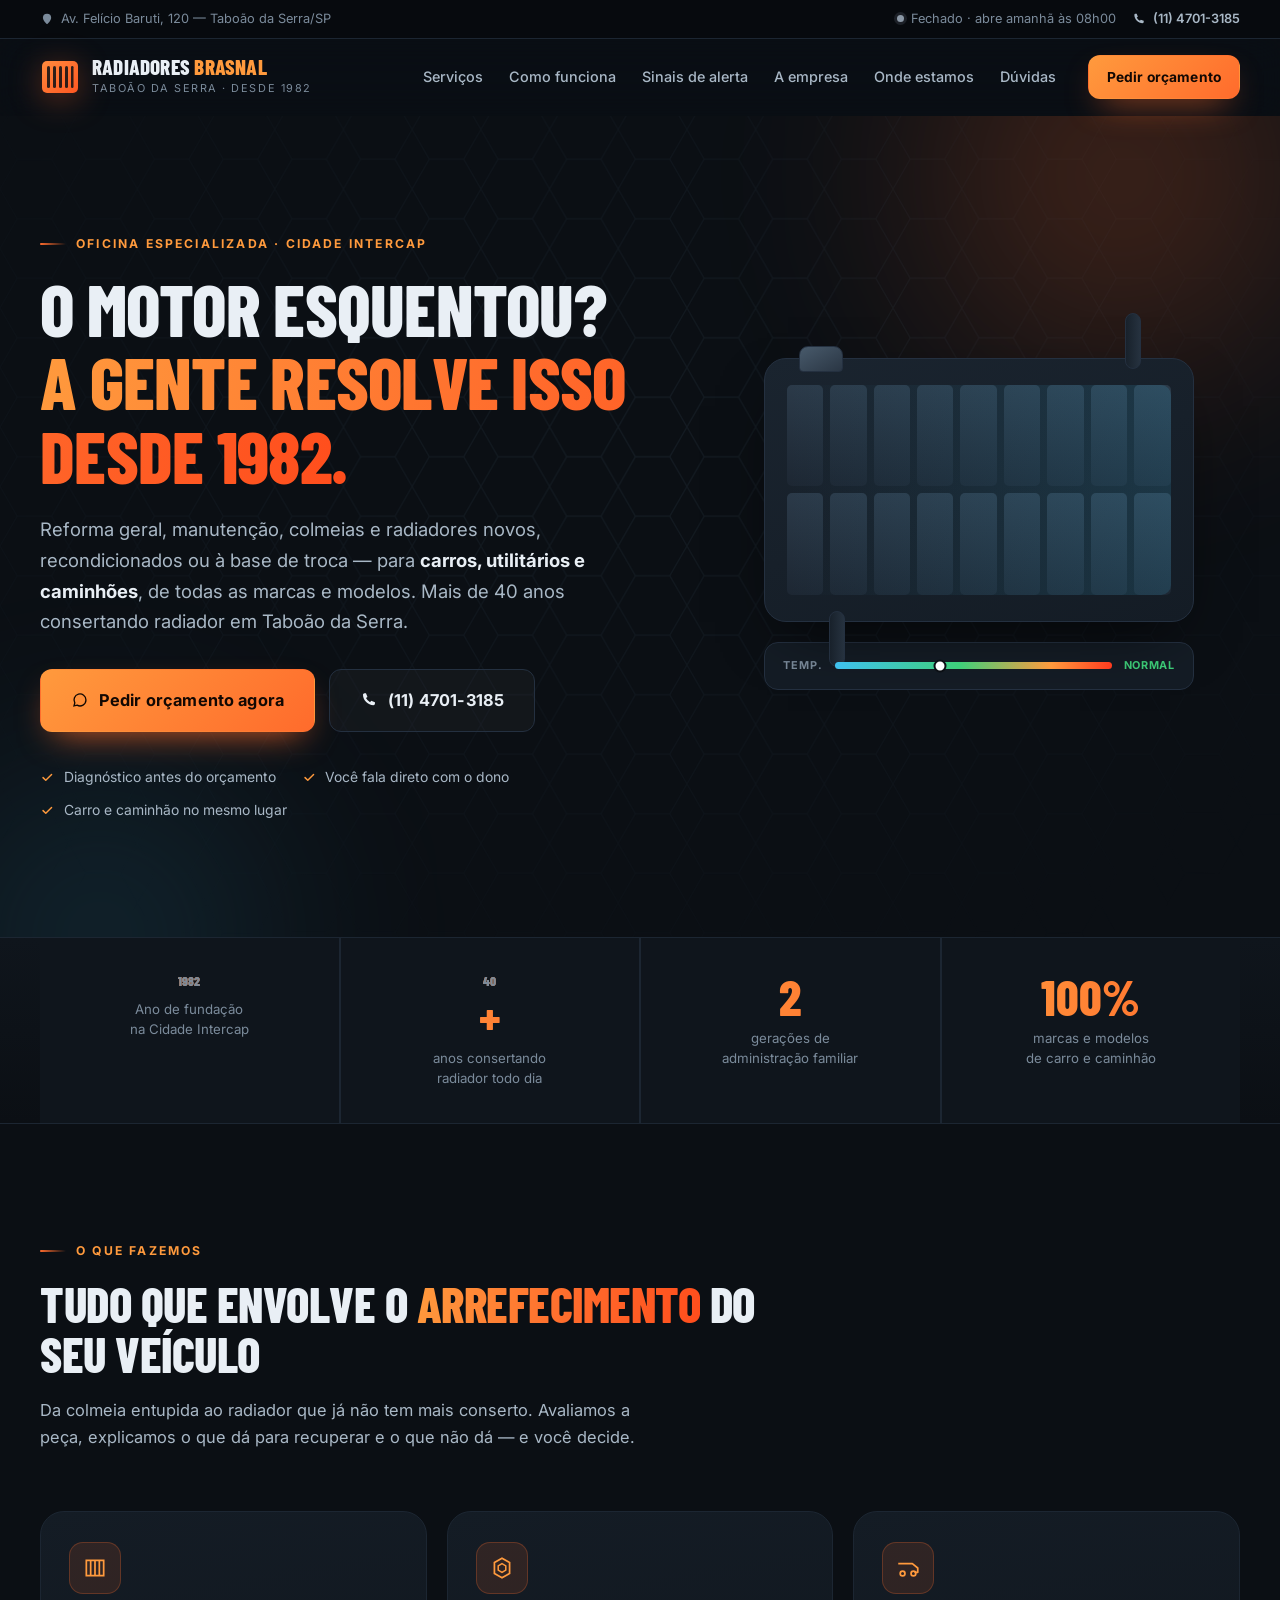
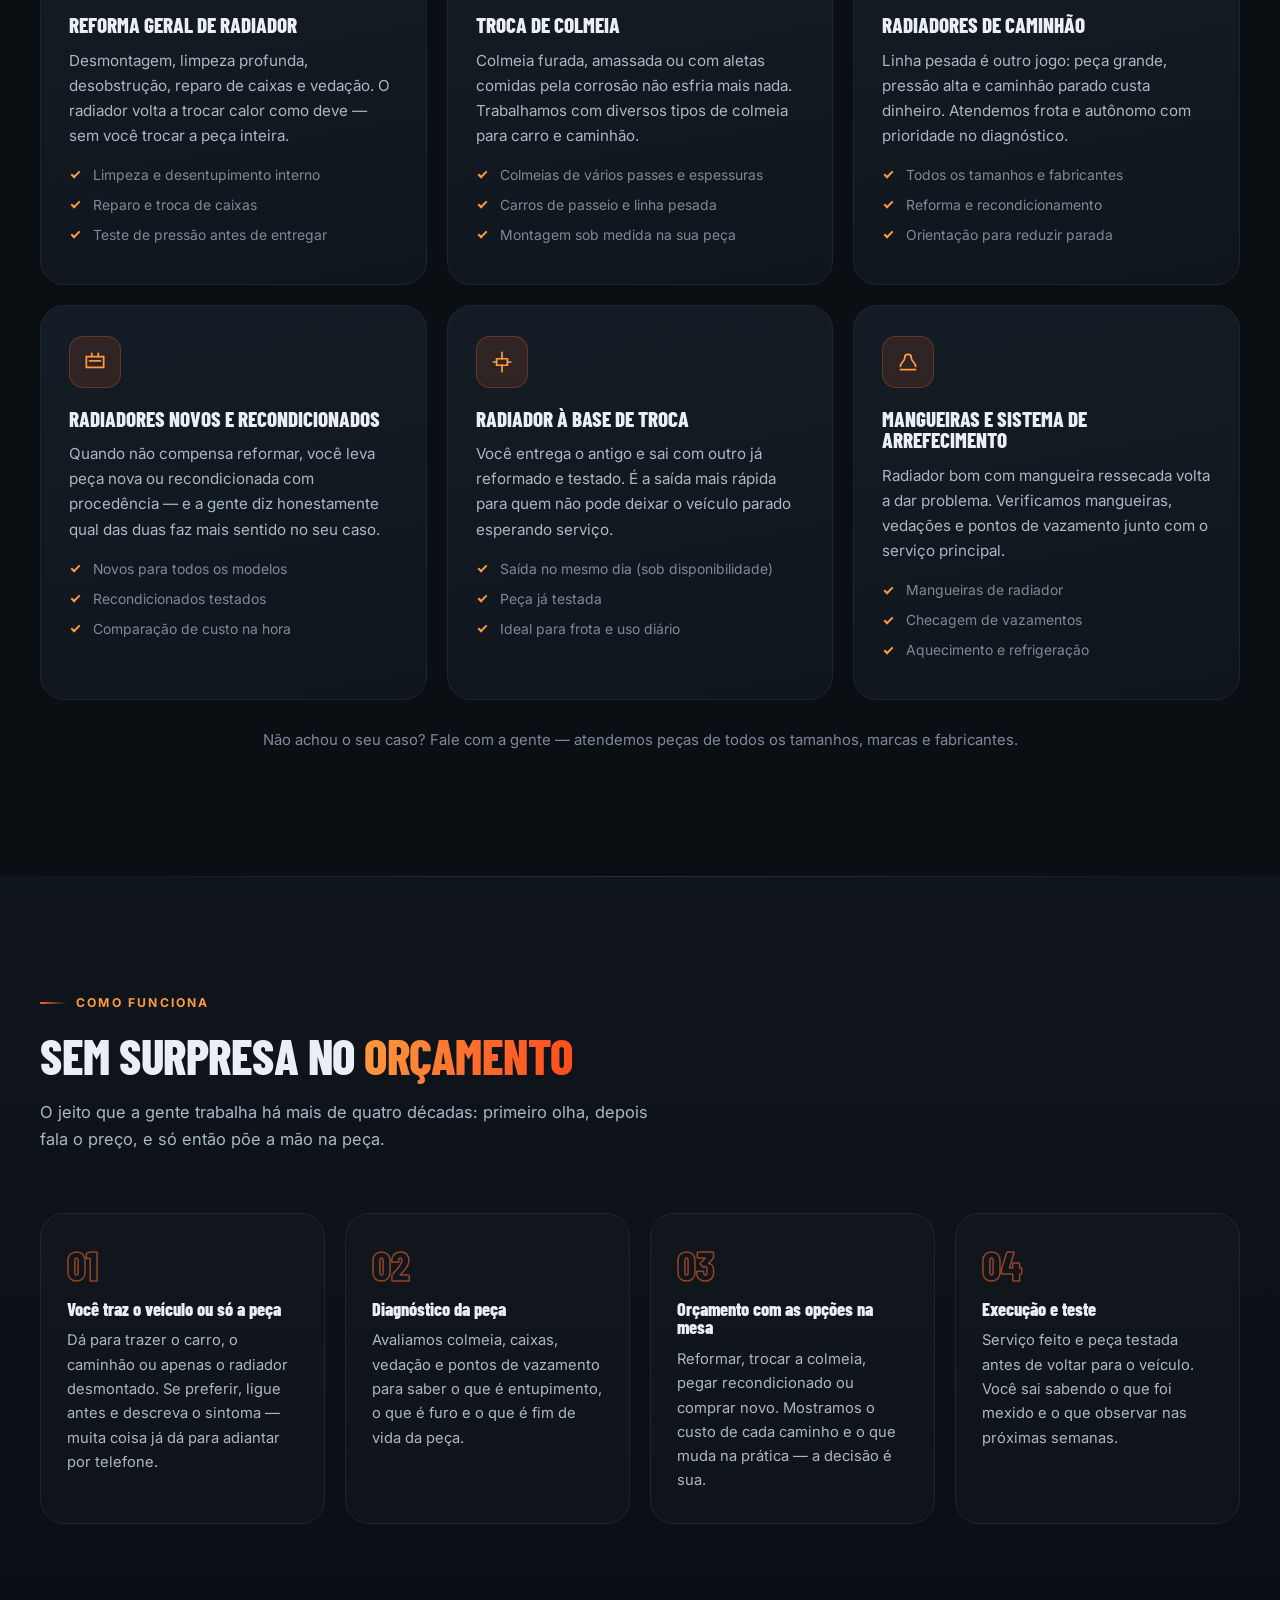
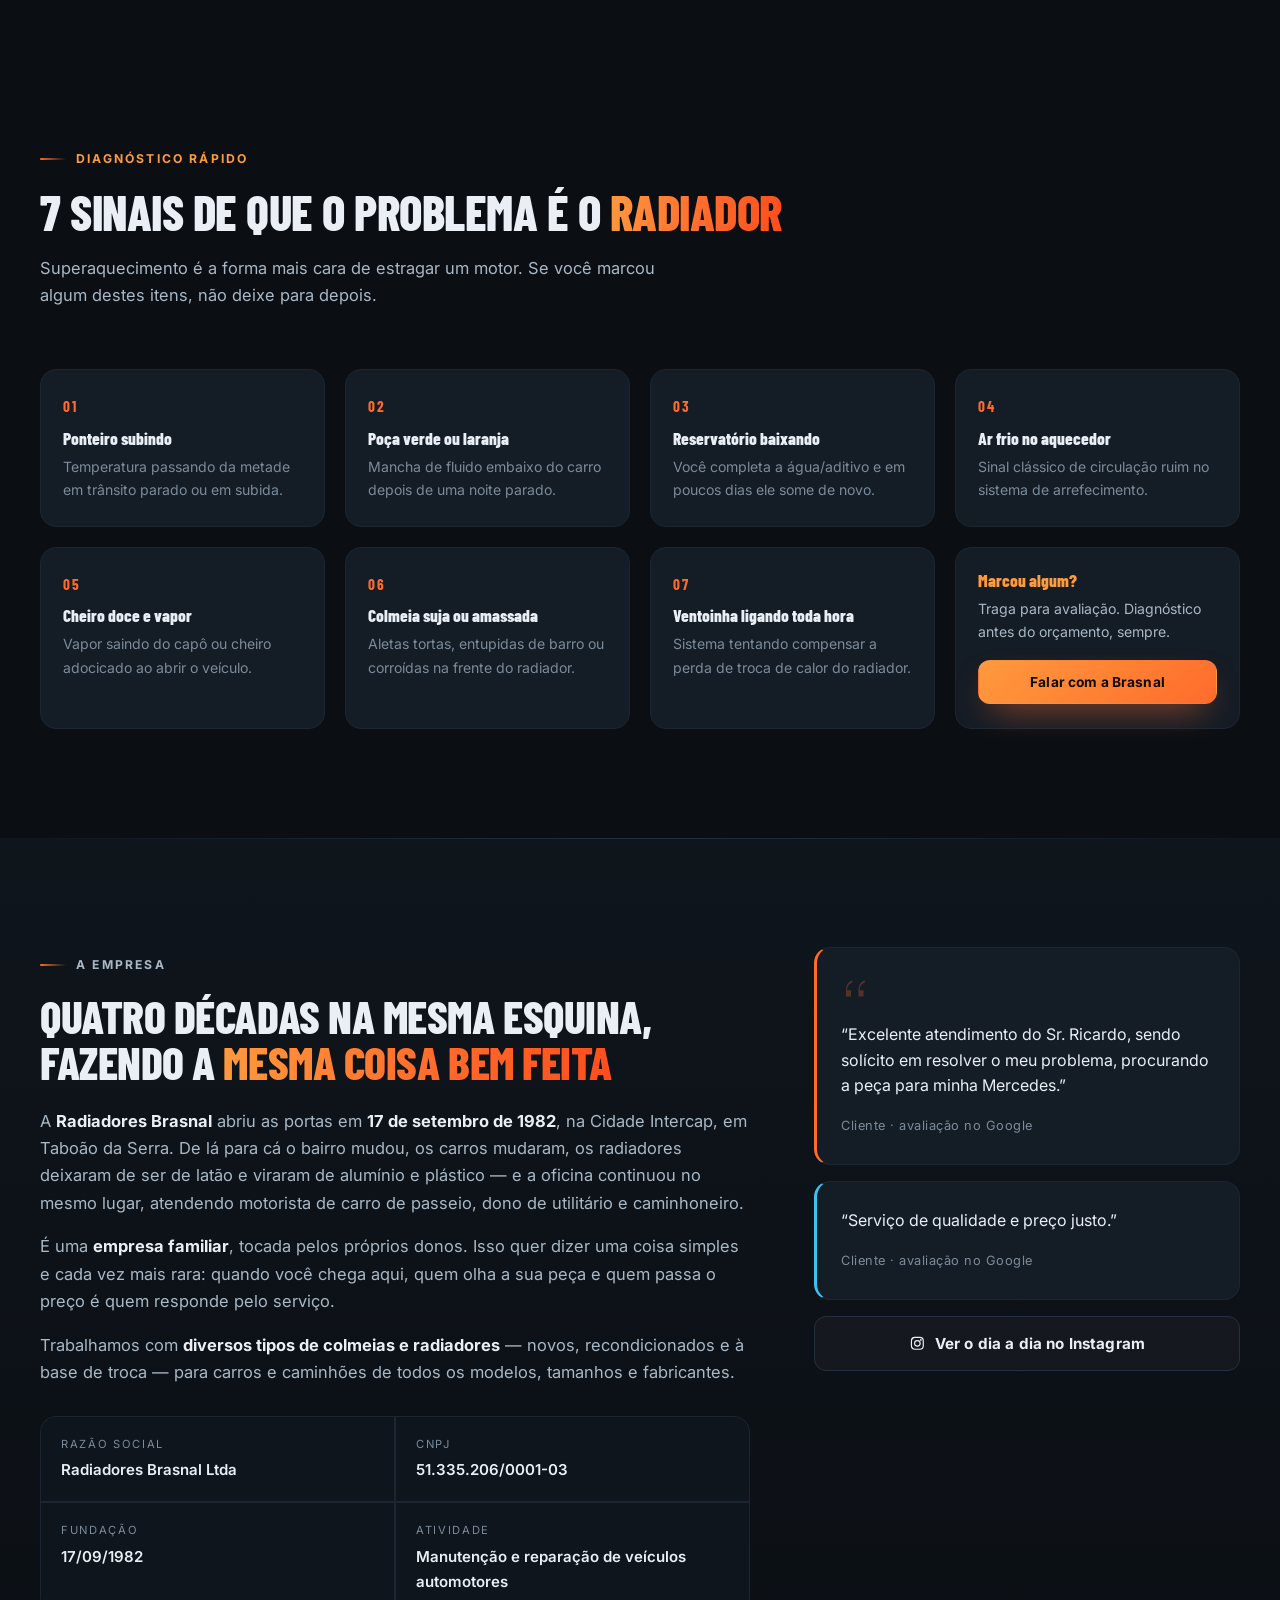
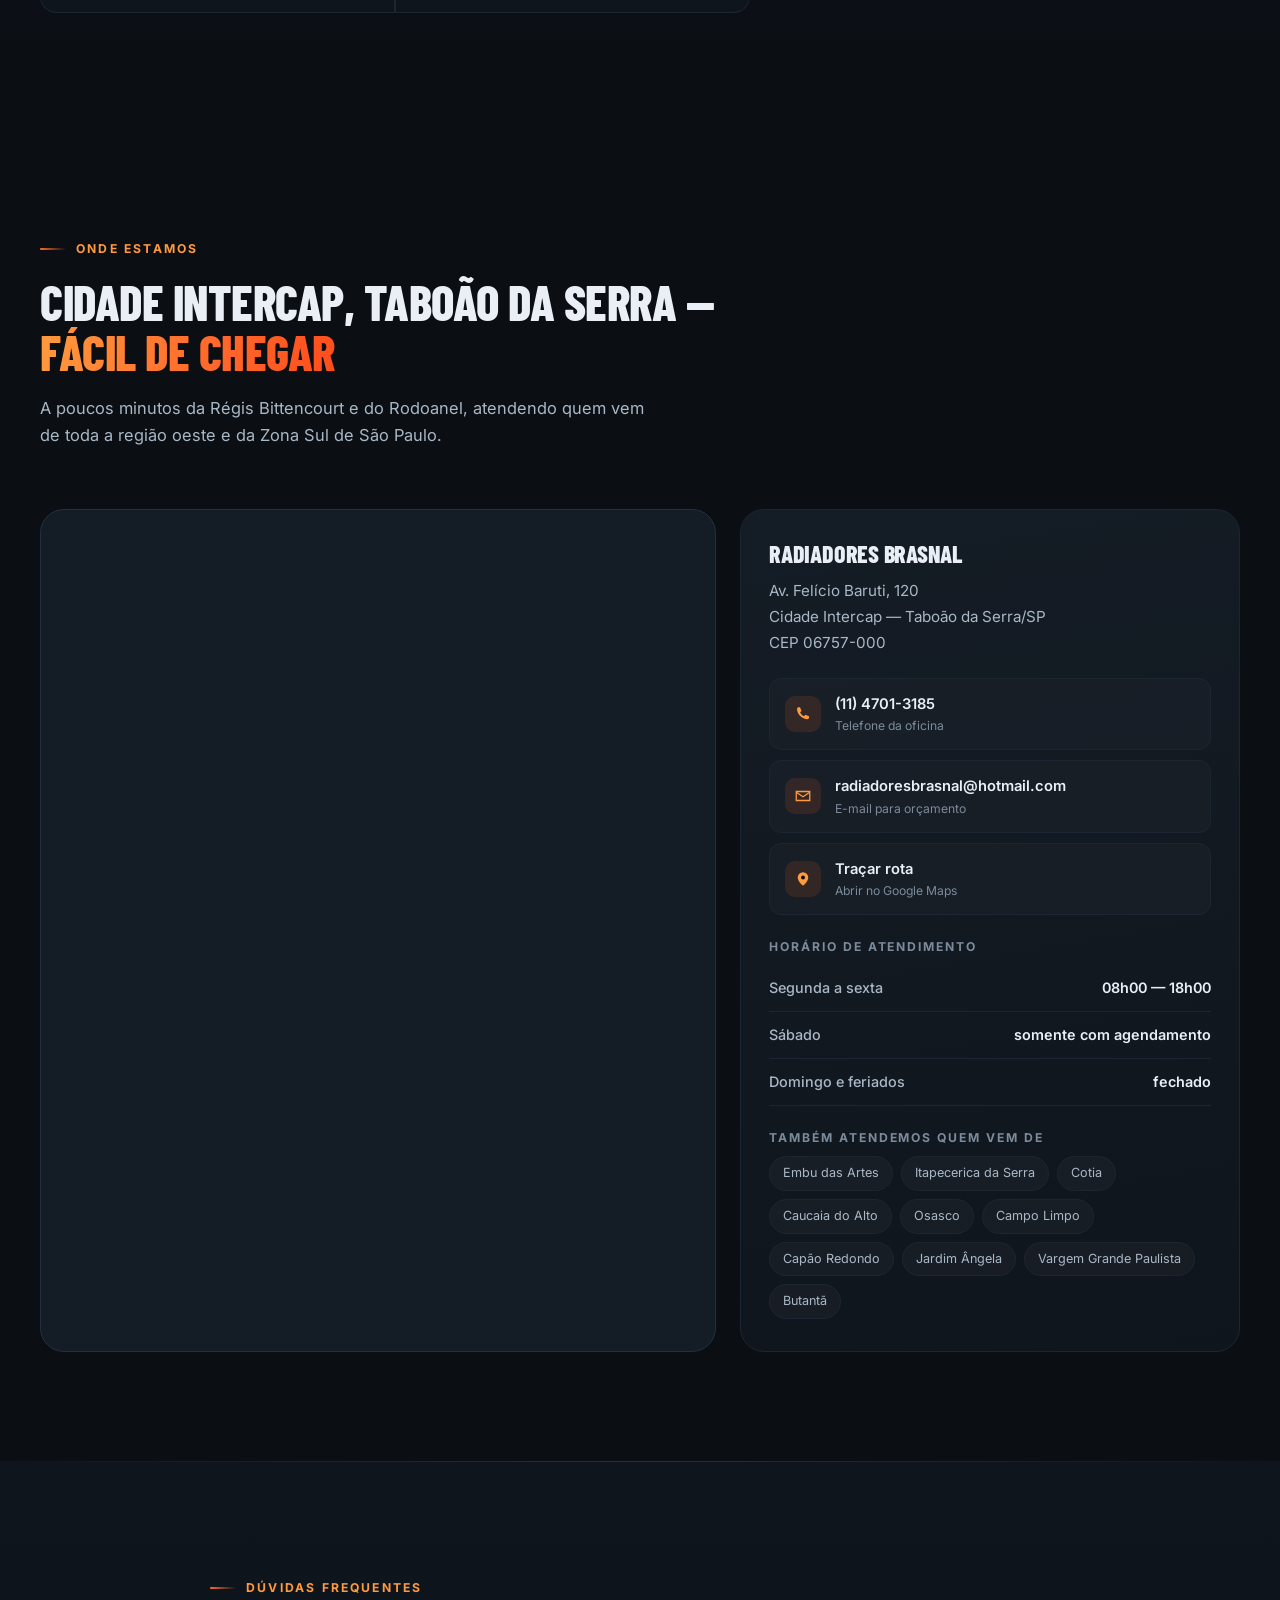
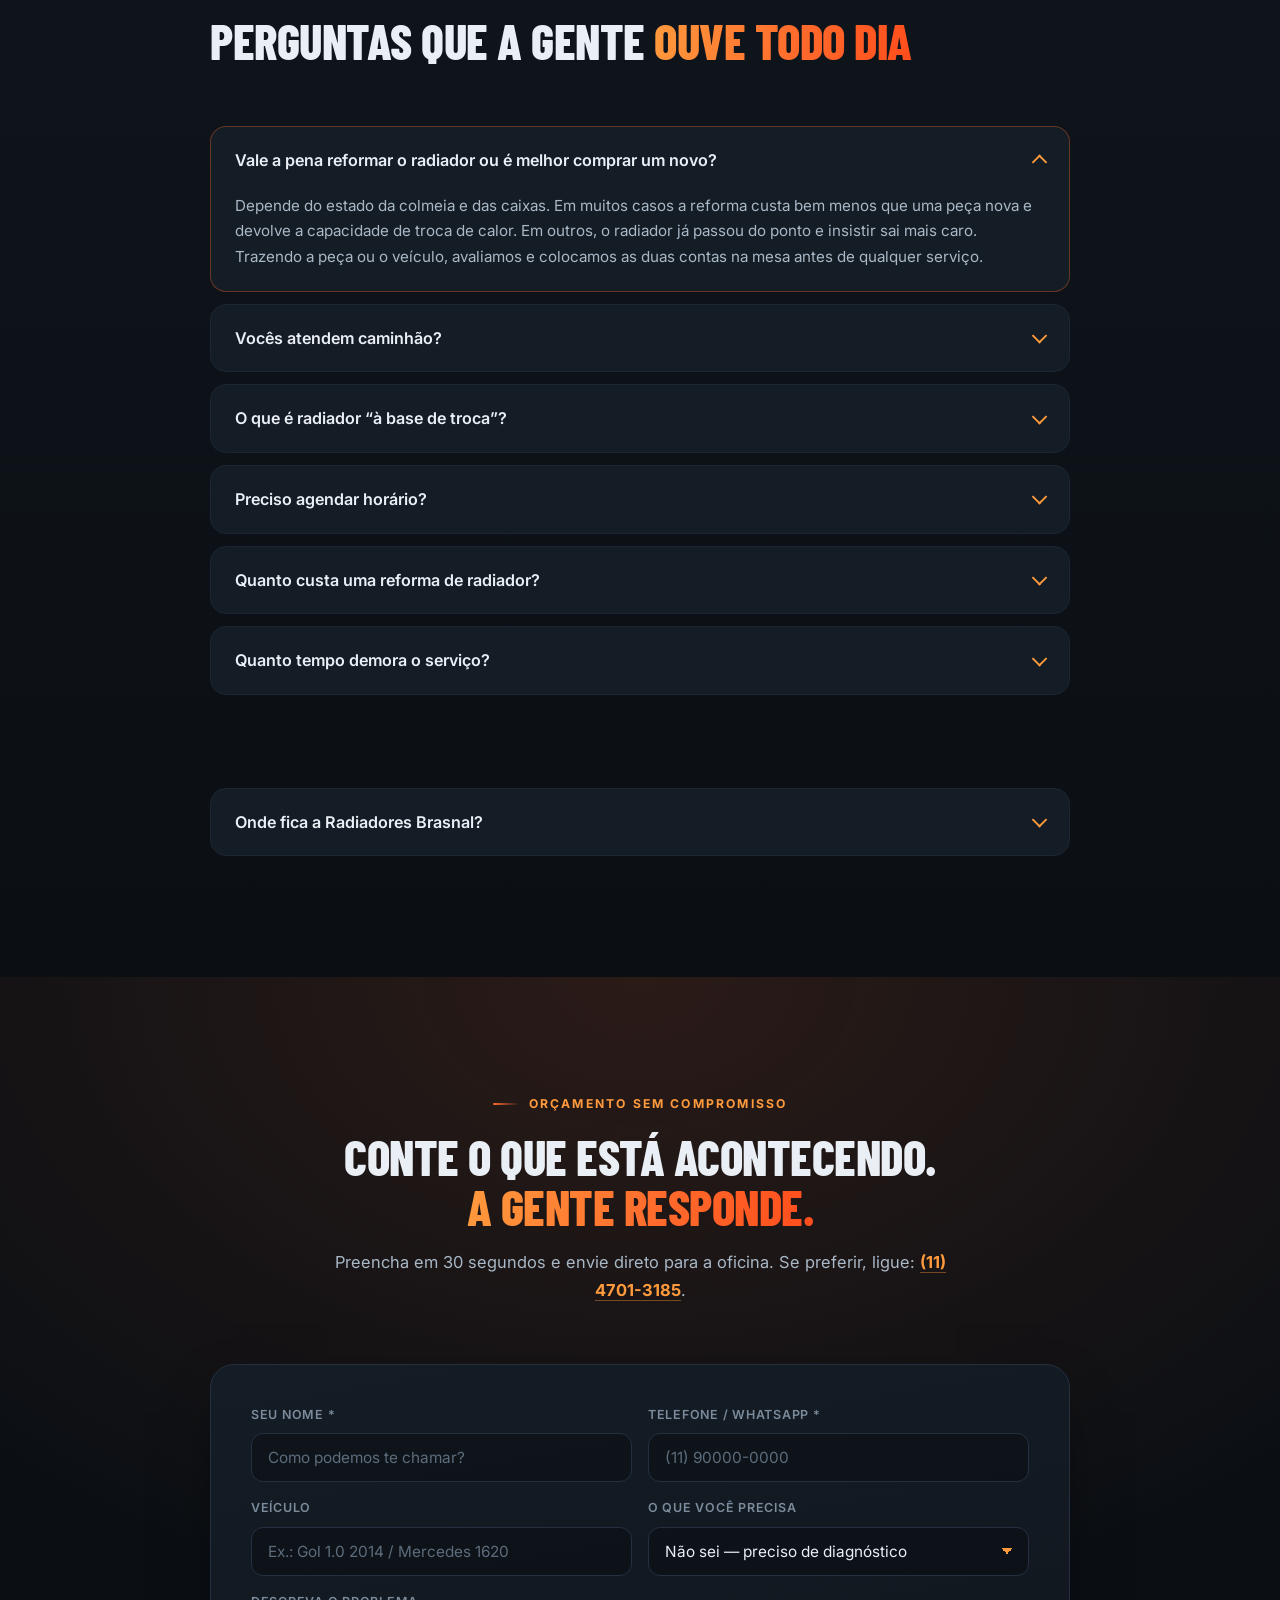
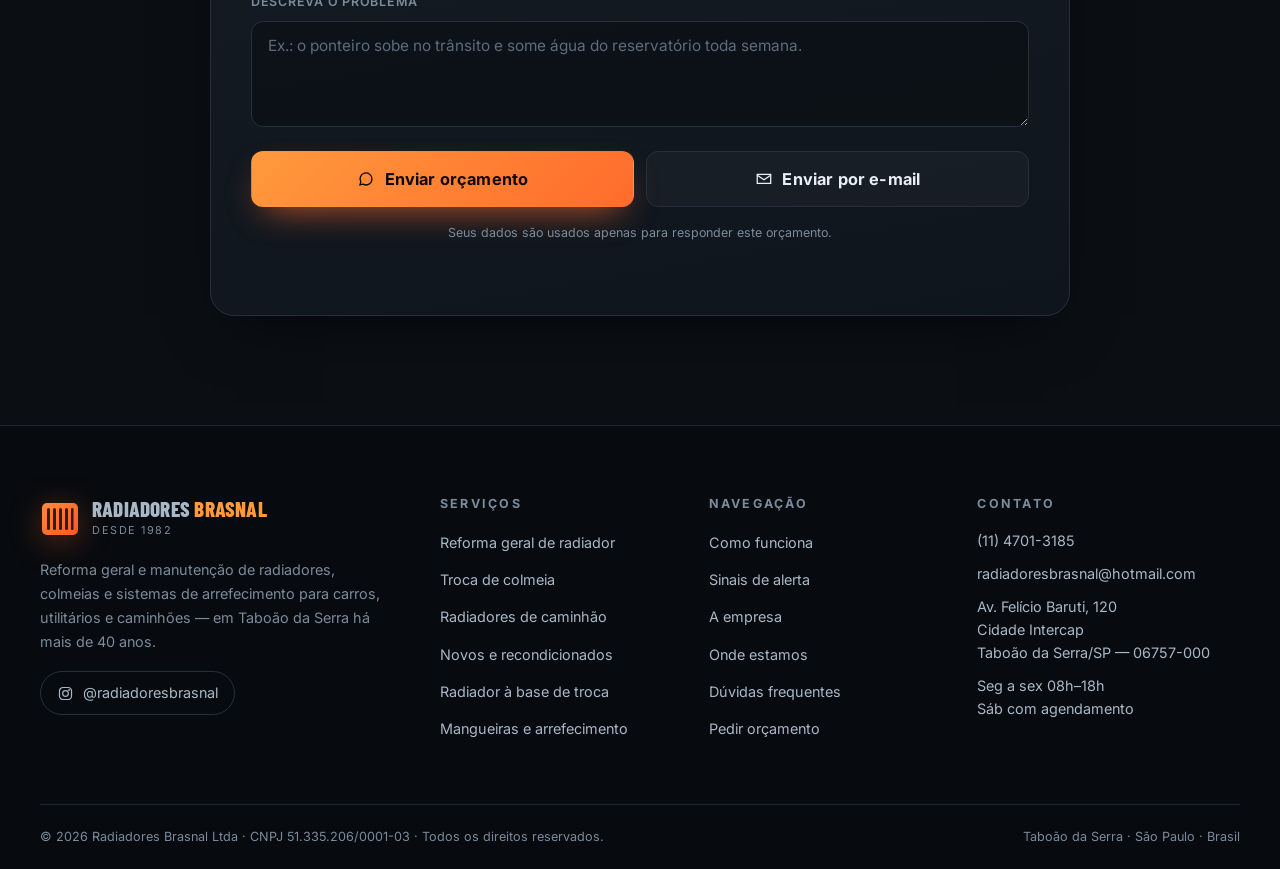
==== index.html @ bd07ae7c "Site institucional da Radiadores Brasnal Site estático de página única para a Radiadores Brasnal Ltd" ====
<!DOCTYPE html>
<html lang="pt-BR">
<head>
<meta charset="utf-8">
<meta name="viewport" content="width=device-width, initial-scale=1, viewport-fit=cover">
<meta name="theme-color" content="#0B0F14">

<title>Radiadores Brasnal | Reforma e Manutenção de Radiadores em Taboão da Serra desde 1982</title>
<meta name="description" content="Reforma geral e manutenção de radiadores em Taboão da Serra desde 1982. Colmeias, radiadores novos, recondicionados e à base de troca para carros, utilitários e caminhões — todas as marcas e modelos. Ligue (11) 4701-3185.">
<meta name="keywords" content="radiador Taboão da Serra, reforma de radiador, conserto de radiador, colmeia de radiador, radiador de caminhão, recondicionamento de radiador, oficina de radiadores, superaquecimento, sistema de arrefecimento">
<meta name="author" content="Radiadores Brasnal Ltda">
<meta name="robots" content="index, follow, max-image-preview:large">
<link rel="canonical" href="https://radiadoresbrasnal.com.br/">

<!-- Geo / local -->
<meta name="geo.region" content="BR-SP">
<meta name="geo.placename" content="Taboão da Serra">
<meta name="geo.position" content="-23.6167;-46.7833">
<meta name="ICBM" content="-23.6167, -46.7833">

<!-- Open Graph -->
<meta property="og:type" content="website">
<meta property="og:locale" content="pt_BR">
<meta property="og:site_name" content="Radiadores Brasnal">
<meta property="og:title" content="Radiadores Brasnal | Radiadores em Taboão da Serra desde 1982">
<meta property="og:description" content="Reforma geral, manutenção, colmeias e radiadores novos ou recondicionados para carros, utilitários e caminhões. Mais de 40 anos em Taboão da Serra.">
<meta property="og:url" content="https://radiadoresbrasnal.com.br/">
<meta property="og:image" content="https://radiadoresbrasnal.com.br/assets/img/og-brasnal.png">
<meta property="og:image:width" content="1200">
<meta property="og:image:height" content="630">
<meta name="twitter:card" content="summary_large_image">
<meta name="twitter:title" content="Radiadores Brasnal | Radiadores em Taboão da Serra desde 1982">
<meta name="twitter:description" content="Reforma geral e manutenção de radiadores. Carros, utilitários e caminhões. Todas as marcas.">
<meta name="twitter:image" content="https://radiadoresbrasnal.com.br/assets/img/og-brasnal.png">

<link rel="icon" href="assets/img/favicon.svg" type="image/svg+xml">
<link rel="apple-touch-icon" href="assets/img/favicon.svg">
<link rel="manifest" href="site.webmanifest">

<link rel="preconnect" href="https://fonts.googleapis.com">
<link rel="preconnect" href="https://fonts.gstatic.com" crossorigin>
<link rel="stylesheet" href="https://fonts.googleapis.com/css2?family=Barlow+Condensed:wght@600;700;800&family=Inter:wght@400;500;600;700&display=swap">
<link rel="stylesheet" href="assets/css/style.css">

<script type="application/ld+json">
{
  "@context": "https://schema.org",
  "@graph": [
    {
      "@type": ["AutoRepair", "LocalBusiness"],
      "@id": "https://radiadoresbrasnal.com.br/#business",
      "name": "Radiadores Brasnal",
      "legalName": "Radiadores Brasnal Ltda",
      "alternateName": "Brasnal Radiadores",
      "description": "Oficina especializada em reforma geral e manutenção de radiadores, colmeias e sistemas de arrefecimento para carros, utilitários e caminhões. Em Taboão da Serra desde 1982.",
      "url": "https://radiadoresbrasnal.com.br/",
      "telephone": "+551147013185",
      "email": "radiadoresbrasnal@hotmail.com",
      "foundingDate": "1982-09-17",
      "taxID": "51.335.206/0001-03",
      "priceRange": "$$",
      "currenciesAccepted": "BRL",
      "image": "https://radiadoresbrasnal.com.br/assets/img/og-brasnal.png",
      "logo": "https://radiadoresbrasnal.com.br/assets/img/favicon.svg",
      "address": {
        "@type": "PostalAddress",
        "streetAddress": "Av. Felício Baruti, 120",
        "addressLocality": "Taboão da Serra",
        "addressRegion": "SP",
        "postalCode": "06757-000",
        "addressCountry": "BR"
      },
      "geo": { "@type": "GeoCoordinates", "latitude": -23.6167, "longitude": -46.7833 },
      "sameAs": ["https://www.instagram.com/radiadoresbrasnal/"],
      "openingHoursSpecification": [
        { "@type": "OpeningHoursSpecification", "dayOfWeek": ["Monday","Tuesday","Wednesday","Thursday","Friday"], "opens": "08:00", "closes": "18:00" },
        { "@type": "OpeningHoursSpecification", "dayOfWeek": "Saturday", "opens": "08:00", "closes": "12:00", "description": "Somente com agendamento" }
      ],
      "areaServed": [
        { "@type": "City", "name": "Taboão da Serra" },
        { "@type": "City", "name": "Embu das Artes" },
        { "@type": "City", "name": "Itapecerica da Serra" },
        { "@type": "City", "name": "Cotia" },
        { "@type": "City", "name": "Osasco" },
        { "@type": "City", "name": "São Paulo" }
      ],
      "hasOfferCatalog": {
        "@type": "OfferCatalog",
        "name": "Serviços de radiador",
        "itemListElement": [
          { "@type": "Offer", "itemOffered": { "@type": "Service", "name": "Reforma geral de radiador" } },
          { "@type": "Offer", "itemOffered": { "@type": "Service", "name": "Troca de colmeia" } },
          { "@type": "Offer", "itemOffered": { "@type": "Service", "name": "Radiadores novos e recondicionados" } },
          { "@type": "Offer", "itemOffered": { "@type": "Service", "name": "Radiador à base de troca" } },
          { "@type": "Offer", "itemOffered": { "@type": "Service", "name": "Manutenção do sistema de arrefecimento" } },
          { "@type": "Offer", "itemOffered": { "@type": "Service", "name": "Radiadores para caminhões" } }
        ]
      }
    },
    {
      "@type": "WebSite",
      "@id": "https://radiadoresbrasnal.com.br/#website",
      "url": "https://radiadoresbrasnal.com.br/",
      "name": "Radiadores Brasnal",
      "inLanguage": "pt-BR",
      "publisher": { "@id": "https://radiadoresbrasnal.com.br/#business" }
    },
    {
      "@type": "FAQPage",
      "mainEntity": [
        { "@type": "Question", "name": "Vale a pena reformar o radiador ou é melhor comprar um novo?",
          "acceptedAnswer": { "@type": "Answer", "text": "Depende do estado da colmeia e das caixas. Em muitos casos a reforma custa bem menos que um radiador novo e devolve a capacidade de troca de calor. Trazendo a peça ou o veículo, avaliamos e mostramos as duas opções antes de qualquer serviço." } },
        { "@type": "Question", "name": "Vocês atendem caminhão?",
          "acceptedAnswer": { "@type": "Answer", "text": "Sim. Trabalhamos com radiadores de carros de passeio, utilitários, picapes e caminhões, de todos os tamanhos, marcas e fabricantes." } },
        { "@type": "Question", "name": "O que é radiador à base de troca?",
          "acceptedAnswer": { "@type": "Answer", "text": "Você entrega o radiador antigo e leva outro já reformado e testado no lugar. É a opção mais rápida quando o veículo não pode ficar parado." } },
        { "@type": "Question", "name": "Preciso agendar?",
          "acceptedAnswer": { "@type": "Answer", "text": "De segunda a sexta você pode chegar direto. Aos sábados o atendimento é feito somente com horário agendado — ligue antes no (11) 4701-3185." } },
        { "@type": "Question", "name": "Onde fica a Radiadores Brasnal?",
          "acceptedAnswer": { "@type": "Answer", "text": "Av. Felício Baruti, 120 — Cidade Intercap, Taboão da Serra/SP, CEP 06757-000. Fácil acesso para quem vem de Embu, Itapecerica, Cotia, Osasco e da Zona Sul de São Paulo." } }
      ]
    }
  ]
}
</script>
</head>
<body>

<a class="skip-link" href="#conteudo">Pular para o conteúdo</a>

<!-- ══════════ TOPBAR ══════════ -->
<div class="topbar">
  <div class="wrap topbar__in">
    <span class="topbar__item"><svg class="ic" viewBox="0 0 24 24" aria-hidden="true"><path d="M12 21s-7-5.5-7-11a7 7 0 1114 0c0 5.5-7 11-7 11z"/><circle cx="12" cy="10" r="2.6"/></svg> Av. Felício Baruti, 120 — Taboão da Serra/SP</span>
    <span class="topbar__sep" aria-hidden="true"></span>
    <span class="topbar__item" id="statusHorario"><span class="dot" aria-hidden="true"></span> <span data-status-text>Seg a Sex 08h–18h</span></span>
    <a class="topbar__item topbar__phone" data-cta="tel" href="tel:+551147013185"><svg class="ic" viewBox="0 0 24 24" aria-hidden="true"><path d="M4 5c0-1 1-2 2-2h2l2 5-2 1.5a12 12 0 005.5 5.5L15 13l5 2v2c0 1-1 2-2 2C10.8 19 4 12.2 4 5z"/></svg> (11) 4701-3185</a>
  </div>
</div>

<!-- ══════════ HEADER ══════════ -->
<header class="hd" id="hd">
  <div class="wrap hd__in">
    <a class="brand" href="#topo" aria-label="Radiadores Brasnal — início">
      <span class="brand__mark" aria-hidden="true">
        <svg viewBox="0 0 40 40"><defs><linearGradient id="bg1" x1="0" y1="0" x2="1" y2="1"><stop offset="0" stop-color="#FF8A3D"/><stop offset="1" stop-color="#FF5722"/></linearGradient></defs>
        <rect x="2" y="4" width="36" height="32" rx="5" fill="url(#bg1)"/>
        <g fill="#0B0F14" opacity=".85"><rect x="7" y="9" width="3" height="22" rx="1.5"/><rect x="13" y="9" width="3" height="22" rx="1.5"/><rect x="19" y="9" width="3" height="22" rx="1.5"/><rect x="25" y="9" width="3" height="22" rx="1.5"/><rect x="31" y="9" width="2.5" height="22" rx="1.2"/></g></svg>
      </span>
      <span class="brand__txt">
        <strong>Radiadores <em>Brasnal</em></strong>
        <small>Taboão da Serra · desde 1982</small>
      </span>
    </a>

    <nav class="nav" id="nav" aria-label="Navegação principal">
      <a href="#servicos">Serviços</a>
      <a href="#processo">Como funciona</a>
      <a href="#sinais">Sinais de alerta</a>
      <a href="#sobre">A empresa</a>
      <a href="#regiao">Onde estamos</a>
      <a href="#faq">Dúvidas</a>
      <a class="btn btn--sm btn--primary nav__cta" href="#orcamento">Pedir orçamento</a>
    </nav>

    <button class="burger" id="burger" aria-label="Abrir menu" aria-expanded="false" aria-controls="nav">
      <span></span><span></span><span></span>
    </button>
  </div>
</header>

<main id="conteudo">
<span id="topo"></span>

<!-- ══════════ HERO ══════════ -->
<section class="hero">
  <div class="hero__bg" aria-hidden="true">
    <svg class="hero__hex" viewBox="0 0 1200 800" preserveAspectRatio="xMidYMid slice">
      <defs>
        <pattern id="hex" width="56" height="48.5" patternUnits="userSpaceOnUse" patternTransform="scale(1.15)">
          <path d="M14 0 L42 0 L56 24.25 L42 48.5 L14 48.5 L0 24.25 Z" fill="none" stroke="currentColor" stroke-width="1.1"/>
        </pattern>
        <radialGradient id="fade" cx="50%" cy="40%" r="70%">
          <stop offset="0" stop-color="#fff" stop-opacity=".55"/>
          <stop offset="1" stop-color="#fff" stop-opacity="0"/>
        </radialGradient>
        <mask id="m"><rect width="1200" height="800" fill="url(#fade)"/></mask>
      </defs>
      <rect width="1200" height="800" fill="url(#hex)" mask="url(#m)"/>
    </svg>
    <span class="hero__glow hero__glow--a"></span>
    <span class="hero__glow hero__glow--b"></span>
  </div>

  <div class="wrap hero__in">
    <div class="hero__copy">
      <p class="eyebrow reveal"><span class="eyebrow__pin"></span> Oficina especializada · Cidade Intercap</p>

      <h1 class="reveal">O motor esquentou?<br><span class="grad">A gente resolve isso desde&nbsp;1982.</span></h1>

      <p class="lead reveal">Reforma geral, manutenção, colmeias e radiadores novos, recondicionados ou à base de troca —
        para <strong>carros, utilitários e caminhões</strong>, de todas as marcas e modelos.
        Mais de 40 anos consertando radiador em Taboão da Serra.</p>

      <div class="hero__cta reveal">
        <a class="btn btn--primary btn--lg" data-cta="whats" href="#orcamento">
          <svg class="ic" viewBox="0 0 24 24" aria-hidden="true"><path d="M20 12a8 8 0 01-11.8 7L4 20l1.1-4A8 8 0 1120 12z" fill="none" stroke="currentColor" stroke-width="1.8"/></svg>
          Pedir orçamento agora
        </a>
        <a class="btn btn--ghost btn--lg" data-cta="tel" href="tel:+551147013185">
          <svg class="ic" viewBox="0 0 24 24" aria-hidden="true"><path d="M4 5c0-1 1-2 2-2h2l2 5-2 1.5a12 12 0 005.5 5.5L15 13l5 2v2c0 1-1 2-2 2C10.8 19 4 12.2 4 5z"/></svg>
          (11) 4701-3185
        </a>
      </div>

      <ul class="hero__seals reveal">
        <li><svg class="ic" viewBox="0 0 24 24" aria-hidden="true"><path d="M5 12.5l4.5 4.5L19 7.5" fill="none" stroke="currentColor" stroke-width="2.4" stroke-linecap="round" stroke-linejoin="round"/></svg> Diagnóstico antes do orçamento</li>
        <li><svg class="ic" viewBox="0 0 24 24" aria-hidden="true"><path d="M5 12.5l4.5 4.5L19 7.5" fill="none" stroke="currentColor" stroke-width="2.4" stroke-linecap="round" stroke-linejoin="round"/></svg> Você fala direto com o dono</li>
        <li><svg class="ic" viewBox="0 0 24 24" aria-hidden="true"><path d="M5 12.5l4.5 4.5L19 7.5" fill="none" stroke="currentColor" stroke-width="2.4" stroke-linecap="round" stroke-linejoin="round"/></svg> Carro e caminhão no mesmo lugar</li>
      </ul>
    </div>

    <div class="hero__art reveal" aria-hidden="true">
      <div class="rad">
        <div class="rad__frame">
          <div class="rad__core"><span></span><span></span><span></span><span></span><span></span><span></span><span></span><span></span><span></span><span></span><span></span><span></span><span></span><span></span><span></span><span></span><span></span><span></span></div>
          <div class="rad__cap"></div>
          <div class="rad__hose rad__hose--top"></div>
          <div class="rad__hose rad__hose--bot"></div>
          <div class="rad__flow"></div>
        </div>
        <div class="rad__gauge">
          <span class="rad__gauge-label">Temp.</span>
          <div class="rad__gauge-bar"><i></i></div>
          <span class="rad__gauge-ok">normal</span>
        </div>
      </div>
    </div>
  </div>
</section>

<!-- ══════════ NÚMEROS ══════════ -->
<section class="stats">
  <div class="wrap stats__in">
    <div class="stat reveal"><b><span class="count" data-to="1982" data-plain>1982</span></b><span>Ano de fundação<br>na Cidade Intercap</span></div>
    <div class="stat reveal"><b><span class="count" data-to="40">0</span>+</b><span>anos consertando<br>radiador todo dia</span></div>
    <div class="stat reveal"><b>2</b><span>gerações de<br>administração familiar</span></div>
    <div class="stat reveal"><b>100%</b><span>marcas e modelos<br>de carro e caminhão</span></div>
  </div>
</section>

<!-- ══════════ SERVIÇOS ══════════ -->
<section class="sec" id="servicos">
  <div class="wrap">
    <header class="sechead reveal">
      <p class="eyebrow"><span class="eyebrow__pin"></span> O que fazemos</p>
      <h2>Tudo que envolve o <span class="grad">arrefecimento</span> do seu veículo</h2>
      <p class="sub">Da colmeia entupida ao radiador que já não tem mais conserto. Avaliamos a peça, explicamos o que dá para recuperar e o que não dá — e você decide.</p>
    </header>

    <div class="grid grid--3">
      <article class="card reveal">
        <span class="card__ic"><svg viewBox="0 0 24 24"><path d="M4 5h16v14H4z" fill="none" stroke="currentColor" stroke-width="1.6"/><path d="M8 5v14M12 5v14M16 5v14" stroke="currentColor" stroke-width="1.6"/></svg></span>
        <h3>Reforma geral de radiador</h3>
        <p>Desmontagem, limpeza profunda, desobstrução, reparo de caixas e vedação. O radiador volta a trocar calor como deve — sem você trocar a peça inteira.</p>
        <ul class="tick"><li>Limpeza e desentupimento interno</li><li>Reparo e troca de caixas</li><li>Teste de pressão antes de entregar</li></ul>
      </article>

      <article class="card reveal">
        <span class="card__ic"><svg viewBox="0 0 24 24"><path d="M12 3l7 4v10l-7 4-7-4V7z" fill="none" stroke="currentColor" stroke-width="1.6"/><path d="M12 8l3.5 2v4L12 16l-3.5-2v-4z" fill="none" stroke="currentColor" stroke-width="1.4"/></svg></span>
        <h3>Troca de colmeia</h3>
        <p>Colmeia furada, amassada ou com aletas comidas pela corrosão não esfria mais nada. Trabalhamos com diversos tipos de colmeia para carro e caminhão.</p>
        <ul class="tick"><li>Colmeias de vários passes e espessuras</li><li>Carros de passeio e linha pesada</li><li>Montagem sob medida na sua peça</li></ul>
      </article>

      <article class="card reveal">
        <span class="card__ic"><svg viewBox="0 0 24 24"><path d="M3 8h13l5 4v4h-3" fill="none" stroke="currentColor" stroke-width="1.6" stroke-linejoin="round"/><circle cx="7" cy="17" r="2.2" fill="none" stroke="currentColor" stroke-width="1.6"/><circle cx="17" cy="17" r="2.2" fill="none" stroke="currentColor" stroke-width="1.6"/></svg></span>
        <h3>Radiadores de caminhão</h3>
        <p>Linha pesada é outro jogo: peça grande, pressão alta e caminhão parado custa dinheiro. Atendemos frota e autônomo com prioridade no diagnóstico.</p>
        <ul class="tick"><li>Todos os tamanhos e fabricantes</li><li>Reforma e recondicionamento</li><li>Orientação para reduzir parada</li></ul>
      </article>

      <article class="card reveal">
        <span class="card__ic"><svg viewBox="0 0 24 24"><path d="M4 7h16v10H4z" fill="none" stroke="currentColor" stroke-width="1.6"/><path d="M9 4v3M15 4v3" stroke="currentColor" stroke-width="1.6" stroke-linecap="round"/><path d="M7 11h10" stroke="currentColor" stroke-width="1.6" stroke-linecap="round"/></svg></span>
        <h3>Radiadores novos e recondicionados</h3>
        <p>Quando não compensa reformar, você leva peça nova ou recondicionada com procedência — e a gente diz honestamente qual das duas faz mais sentido no seu caso.</p>
        <ul class="tick"><li>Novos para todos os modelos</li><li>Recondicionados testados</li><li>Comparação de custo na hora</li></ul>
      </article>

      <article class="card reveal">
        <span class="card__ic"><svg viewBox="0 0 24 24"><path d="M12 3v6M12 15v6" stroke="currentColor" stroke-width="1.6" stroke-linecap="round"/><path d="M7 9h10v6H7z" fill="none" stroke="currentColor" stroke-width="1.6"/><path d="M4 12h3M17 12h3" stroke="currentColor" stroke-width="1.6" stroke-linecap="round"/></svg></span>
        <h3>Radiador à base de troca</h3>
        <p>Você entrega o antigo e sai com outro já reformado e testado. É a saída mais rápida para quem não pode deixar o veículo parado esperando serviço.</p>
        <ul class="tick"><li>Saída no mesmo dia (sob disponibilidade)</li><li>Peça já testada</li><li>Ideal para frota e uso diário</li></ul>
      </article>

      <article class="card reveal">
        <span class="card__ic"><svg viewBox="0 0 24 24"><path d="M5 16c0-4 4-4 4-8a3 3 0 116 0c0 4 4 4 4 8" fill="none" stroke="currentColor" stroke-width="1.6" stroke-linecap="round"/><path d="M5 19h14" stroke="currentColor" stroke-width="1.6" stroke-linecap="round"/></svg></span>
        <h3>Mangueiras e sistema de arrefecimento</h3>
        <p>Radiador bom com mangueira ressecada volta a dar problema. Verificamos mangueiras, vedações e pontos de vazamento junto com o serviço principal.</p>
        <ul class="tick"><li>Mangueiras de radiador</li><li>Checagem de vazamentos</li><li>Aquecimento e refrigeração</li></ul>
      </article>
    </div>

    <p class="note reveal">Não achou o seu caso? Fale com a gente — atendemos peças de todos os tamanhos, marcas e fabricantes.</p>
  </div>
</section>

<!-- ══════════ PROCESSO ══════════ -->
<section class="sec sec--alt" id="processo">
  <div class="wrap">
    <header class="sechead reveal">
      <p class="eyebrow"><span class="eyebrow__pin"></span> Como funciona</p>
      <h2>Sem surpresa no <span class="grad">orçamento</span></h2>
      <p class="sub">O jeito que a gente trabalha há mais de quatro décadas: primeiro olha, depois fala o preço, e só então põe a mão na peça.</p>
    </header>

    <ol class="steps">
      <li class="step reveal"><span class="step__n">01</span>
        <h3>Você traz o veículo ou só a peça</h3>
        <p>Dá para trazer o carro, o caminhão ou apenas o radiador desmontado. Se preferir, ligue antes e descreva o sintoma — muita coisa já dá para adiantar por telefone.</p></li>
      <li class="step reveal"><span class="step__n">02</span>
        <h3>Diagnóstico da peça</h3>
        <p>Avaliamos colmeia, caixas, vedação e pontos de vazamento para saber o que é entupimento, o que é furo e o que é fim de vida da peça.</p></li>
      <li class="step reveal"><span class="step__n">03</span>
        <h3>Orçamento com as opções na mesa</h3>
        <p>Reformar, trocar a colmeia, pegar recondicionado ou comprar novo. Mostramos o custo de cada caminho e o que muda na prática — a decisão é sua.</p></li>
      <li class="step reveal"><span class="step__n">04</span>
        <h3>Execução e teste</h3>
        <p>Serviço feito e peça testada antes de voltar para o veículo. Você sai sabendo o que foi mexido e o que observar nas próximas semanas.</p></li>
    </ol>
  </div>
</section>

<!-- ══════════ SINAIS ══════════ -->
<section class="sec" id="sinais">
  <div class="wrap">
    <header class="sechead reveal">
      <p class="eyebrow"><span class="eyebrow__pin"></span> Diagnóstico rápido</p>
      <h2>7 sinais de que o problema é o <span class="grad">radiador</span></h2>
      <p class="sub">Superaquecimento é a forma mais cara de estragar um motor. Se você marcou algum destes itens, não deixe para depois.</p>
    </header>

    <div class="grid grid--4 signs">
      <div class="sign reveal"><b>01</b><h3>Ponteiro subindo</h3><p>Temperatura passando da metade em trânsito parado ou em subida.</p></div>
      <div class="sign reveal"><b>02</b><h3>Poça verde ou laranja</h3><p>Mancha de fluido embaixo do carro depois de uma noite parado.</p></div>
      <div class="sign reveal"><b>03</b><h3>Reservatório baixando</h3><p>Você completa a água/aditivo e em poucos dias ele some de novo.</p></div>
      <div class="sign reveal"><b>04</b><h3>Ar frio no aquecedor</h3><p>Sinal clássico de circulação ruim no sistema de arrefecimento.</p></div>
      <div class="sign reveal"><b>05</b><h3>Cheiro doce e vapor</h3><p>Vapor saindo do capô ou cheiro adocicado ao abrir o veículo.</p></div>
      <div class="sign reveal"><b>06</b><h3>Colmeia suja ou amassada</h3><p>Aletas tortas, entupidas de barro ou corroídas na frente do radiador.</p></div>
      <div class="sign reveal"><b>07</b><h3>Ventoinha ligando toda hora</h3><p>Sistema tentando compensar a perda de troca de calor do radiador.</p></div>
      <div class="sign sign--cta reveal">
        <h3>Marcou algum?</h3>
        <p>Traga para avaliação. Diagnóstico antes do orçamento, sempre.</p>
        <a class="btn btn--primary btn--sm" data-cta="whats" href="#orcamento">Falar com a Brasnal</a>
      </div>
    </div>
  </div>
</section>

<!-- ══════════ SOBRE ══════════ -->
<section class="sec sec--alt" id="sobre">
  <div class="wrap about">
    <div class="about__copy reveal">
      <p class="eyebrow"><span class="eyebrow__pin"></span> A empresa</p>
      <h2>Quatro décadas na mesma esquina, fazendo a <span class="grad">mesma coisa bem feita</span></h2>
      <p>A <strong>Radiadores Brasnal</strong> abriu as portas em <strong>17 de setembro de 1982</strong>, na Cidade Intercap, em Taboão da Serra. De lá para cá o bairro mudou, os carros mudaram, os radiadores deixaram de ser de latão e viraram de alumínio e plástico — e a oficina continuou no mesmo lugar, atendendo motorista de carro de passeio, dono de utilitário e caminhoneiro.</p>
      <p>É uma <strong>empresa familiar</strong>, tocada pelos próprios donos. Isso quer dizer uma coisa simples e cada vez mais rara: quando você chega aqui, quem olha a sua peça e quem passa o preço é quem responde pelo serviço.</p>
      <p>Trabalhamos com <strong>diversos tipos de colmeias e radiadores</strong> — novos, recondicionados e à base de troca — para carros e caminhões de todos os modelos, tamanhos e fabricantes.</p>

      <dl class="facts">
        <div><dt>Razão social</dt><dd>Radiadores Brasnal Ltda</dd></div>
        <div><dt>CNPJ</dt><dd>51.335.206/0001-03</dd></div>
        <div><dt>Fundação</dt><dd>17/09/1982</dd></div>
        <div><dt>Atividade</dt><dd>Manutenção e reparação de veículos automotores</dd></div>
      </dl>
    </div>

    <aside class="about__side reveal">
      <div class="quote">
        <svg class="quote__mark" viewBox="0 0 24 24" aria-hidden="true"><path d="M9 7c-3 1-4 3-4 6h3v5H4v-5c0-4 1.7-6.7 5-8zm10 0c-3 1-4 3-4 6h3v5h-4v-5c0-4 1.7-6.7 5-8z"/></svg>
        <p>“Excelente atendimento do Sr. Ricardo, sendo solícito em resolver o meu problema, procurando a peça para minha Mercedes.”</p>
        <cite>Cliente · avaliação no Google</cite>
      </div>
      <div class="quote quote--soft">
        <p>“Serviço de qualidade e preço justo.”</p>
        <cite>Cliente · avaliação no Google</cite>
      </div>
      <a class="btn btn--ghost btn--block" href="https://www.instagram.com/radiadoresbrasnal/" target="_blank" rel="noopener">
        <svg class="ic" viewBox="0 0 24 24" aria-hidden="true"><rect x="3.5" y="3.5" width="17" height="17" rx="5" fill="none" stroke="currentColor" stroke-width="1.7"/><circle cx="12" cy="12" r="4" fill="none" stroke="currentColor" stroke-width="1.7"/><circle cx="17" cy="7" r="1.3"/></svg>
        Ver o dia a dia no Instagram
      </a>
    </aside>
  </div>
</section>

<!-- ══════════ REGIÃO ══════════ -->
<section class="sec" id="regiao">
  <div class="wrap">
    <header class="sechead reveal">
      <p class="eyebrow"><span class="eyebrow__pin"></span> Onde estamos</p>
      <h2>Cidade Intercap, Taboão da Serra — <span class="grad">fácil de chegar</span></h2>
      <p class="sub">A poucos minutos da Régis Bittencourt e do Rodoanel, atendendo quem vem de toda a região oeste e da Zona Sul de São Paulo.</p>
    </header>

    <div class="region">
      <div class="region__map reveal">
        <iframe title="Mapa: Radiadores Brasnal — Av. Felício Baruti, 120, Taboão da Serra/SP" loading="lazy" referrerpolicy="no-referrer-when-downgrade"
          src="https://www.google.com/maps?q=Radiadores+Brasnal,+Avenida+Fel%C3%ADcio+Baruti,+120,+Cidade+Intercap,+Tabo%C3%A3o+da+Serra+-+SP,+06757-000&output=embed"></iframe>
      </div>

      <div class="region__info reveal">
        <h3>Radiadores Brasnal</h3>
        <address>
          Av. Felício Baruti, 120<br>
          Cidade Intercap — Taboão da Serra/SP<br>
          CEP 06757-000
        </address>

        <div class="region__rows">
          <a class="row" data-cta="tel" href="tel:+551147013185"><span class="row__ic"><svg viewBox="0 0 24 24"><path d="M4 5c0-1 1-2 2-2h2l2 5-2 1.5a12 12 0 005.5 5.5L15 13l5 2v2c0 1-1 2-2 2C10.8 19 4 12.2 4 5z"/></svg></span><span><b>(11) 4701-3185</b><small>Telefone da oficina</small></span></a>
          <a class="row" href="mailto:radiadoresbrasnal@hotmail.com"><span class="row__ic"><svg viewBox="0 0 24 24"><path d="M3 6h18v12H3z" fill="none" stroke="currentColor" stroke-width="1.7"/><path d="M3 7l9 6 9-6" fill="none" stroke="currentColor" stroke-width="1.7"/></svg></span><span><b>radiadoresbrasnal@hotmail.com</b><small>E-mail para orçamento</small></span></a>
          <a class="row" href="https://www.google.com/maps/dir/?api=1&destination=Radiadores+Brasnal+Avenida+Fel%C3%ADcio+Baruti+120+Tabo%C3%A3o+da+Serra+SP" target="_blank" rel="noopener"><span class="row__ic"><svg viewBox="0 0 24 24"><path d="M12 21s-7-5.5-7-11a7 7 0 1114 0c0 5.5-7 11-7 11z"/><circle cx="12" cy="10" r="2.6" fill="#0B0F14"/></svg></span><span><b>Traçar rota</b><small>Abrir no Google Maps</small></span></a>
        </div>

        <h4>Horário de atendimento</h4>
        <table class="hours">
          <tr><th scope="row">Segunda a sexta</th><td>08h00 — 18h00</td></tr>
          <tr><th scope="row">Sábado</th><td>somente com agendamento</td></tr>
          <tr><th scope="row">Domingo e feriados</th><td>fechado</td></tr>
        </table>

        <h4>Também atendemos quem vem de</h4>
        <ul class="chips">
          <li>Embu das Artes</li><li>Itapecerica da Serra</li><li>Cotia</li><li>Caucaia do Alto</li>
          <li>Osasco</li><li>Campo Limpo</li><li>Capão Redondo</li><li>Jardim Ângela</li><li>Vargem Grande Paulista</li><li>Butantã</li>
        </ul>
      </div>
    </div>
  </div>
</section>

<!-- ══════════ FAQ ══════════ -->
<section class="sec sec--alt" id="faq">
  <div class="wrap wrap--narrow">
    <header class="sechead reveal">
      <p class="eyebrow"><span class="eyebrow__pin"></span> Dúvidas frequentes</p>
      <h2>Perguntas que a gente <span class="grad">ouve todo dia</span></h2>
    </header>

    <div class="faq">
      <details class="reveal" open><summary>Vale a pena reformar o radiador ou é melhor comprar um novo?</summary>
        <p>Depende do estado da colmeia e das caixas. Em muitos casos a reforma custa bem menos que uma peça nova e devolve a capacidade de troca de calor. Em outros, o radiador já passou do ponto e insistir sai mais caro. Trazendo a peça ou o veículo, avaliamos e colocamos as duas contas na mesa antes de qualquer serviço.</p></details>

      <details class="reveal"><summary>Vocês atendem caminhão?</summary>
        <p>Sim. Trabalhamos com radiadores de carros de passeio, utilitários, picapes e caminhões, em todos os tamanhos, marcas e fabricantes. Linha pesada é parte do dia a dia da oficina desde a fundação.</p></details>

      <details class="reveal"><summary>O que é radiador “à base de troca”?</summary>
        <p>Você entrega o radiador antigo e leva outro já reformado e testado no lugar. É a opção mais rápida quando o veículo não pode ficar parado esperando o serviço ser feito na sua peça.</p></details>

      <details class="reveal"><summary>Preciso agendar horário?</summary>
        <p>De segunda a sexta você pode chegar direto na oficina. Aos sábados o atendimento é feito <strong>somente com horário agendado</strong> — ligue antes no (11) 4701-3185 para combinar.</p></details>

      <details class="reveal"><summary>Quanto custa uma reforma de radiador?</summary>
        <p>Não existe preço único: muda conforme o tipo de veículo, o tamanho da colmeia e o que está danificado. Por isso o orçamento vem sempre depois do diagnóstico da peça — e sem compromisso.</p></details>

      <details class="reveal"><summary>Quanto tempo demora o serviço?</summary>
        <p>Varia com o tipo de reparo e com a disponibilidade da colmeia certa para o seu veículo. Assim que a peça é avaliada, informamos o prazo real antes de você aprovar. Se o prazo for crítico, avise — em alguns casos a saída é o radiador à base de troca.</p></details>

      <details class="reveal"><summary>Posso levar só o radiador, sem o carro?</summary>
        <p>Pode. Muita gente traz a peça já desmontada, inclusive mecânicos e oficinas parceiras da região. O serviço é feito na peça e você leva de volta pronta.</p></details>

      <details class="reveal"><summary>Onde fica a Radiadores Brasnal?</summary>
        <p>Av. Felício Baruti, 120 — Cidade Intercap, Taboão da Serra/SP, CEP 06757-000. É perto da Régis Bittencourt, com acesso fácil para quem vem de Embu, Itapecerica, Cotia, Osasco e da Zona Sul de São Paulo.</p></details>
    </div>
  </div>
</section>

<!-- ══════════ ORÇAMENTO ══════════ -->
<section class="sec cta" id="orcamento">
  <div class="wrap wrap--narrow">
    <header class="sechead reveal">
      <p class="eyebrow"><span class="eyebrow__pin"></span> Orçamento sem compromisso</p>
      <h2>Conte o que está acontecendo.<br><span class="grad">A gente responde.</span></h2>
      <p class="sub">Preencha em 30 segundos e envie direto para a oficina. Se preferir, ligue: <a data-cta="tel" href="tel:+551147013185"><strong>(11) 4701-3185</strong></a>.</p>
    </header>

    <form class="form reveal" id="formOrcamento" novalidate>
      <div class="form__row">
        <label class="field"><span>Seu nome *</span><input type="text" name="nome" required autocomplete="name" placeholder="Como podemos te chamar?"></label>
        <label class="field"><span>Telefone / WhatsApp *</span><input type="tel" name="telefone" required autocomplete="tel" inputmode="tel" placeholder="(11) 90000-0000"></label>
      </div>
      <div class="form__row">
        <label class="field"><span>Veículo</span><input type="text" name="veiculo" placeholder="Ex.: Gol 1.0 2014 / Mercedes 1620"></label>
        <label class="field"><span>O que você precisa</span>
          <select name="servico">
            <option>Não sei — preciso de diagnóstico</option>
            <option>Reforma geral de radiador</option>
            <option>Troca de colmeia</option>
            <option>Radiador novo</option>
            <option>Radiador recondicionado</option>
            <option>Radiador à base de troca</option>
            <option>Radiador de caminhão</option>
            <option>Mangueiras / sistema de arrefecimento</option>
          </select></label>
      </div>
      <label class="field"><span>Descreva o problema</span><textarea name="mensagem" rows="4" placeholder="Ex.: o ponteiro sobe no trânsito e some água do reservatório toda semana."></textarea></label>

      <div class="form__actions">
        <button class="btn btn--primary btn--lg" type="submit" data-send="whats">
          <svg class="ic" viewBox="0 0 24 24" aria-hidden="true"><path d="M20 12a8 8 0 01-11.8 7L4 20l1.1-4A8 8 0 1120 12z" fill="none" stroke="currentColor" stroke-width="1.8"/></svg>
          <span data-send-label>Enviar pelo WhatsApp</span>
        </button>
        <button class="btn btn--ghost btn--lg" type="button" id="enviarEmail">
          <svg class="ic" viewBox="0 0 24 24" aria-hidden="true"><path d="M3 6h18v12H3z" fill="none" stroke="currentColor" stroke-width="1.7"/><path d="M3 7l9 6 9-6" fill="none" stroke="currentColor" stroke-width="1.7"/></svg>
          Enviar por e-mail
        </button>
      </div>
      <p class="form__hint">Seus dados são usados apenas para responder este orçamento.</p>
      <p class="form__msg" id="formMsg" role="status" aria-live="polite"></p>
    </form>
  </div>
</section>
</main>

<!-- ══════════ FOOTER ══════════ -->
<footer class="ft">
  <div class="wrap ft__in">
    <div class="ft__col ft__col--brand">
      <a class="brand brand--ft" href="#topo">
        <span class="brand__mark" aria-hidden="true">
          <svg viewBox="0 0 40 40"><defs><linearGradient id="bg2" x1="0" y1="0" x2="1" y2="1"><stop offset="0" stop-color="#FF8A3D"/><stop offset="1" stop-color="#FF5722"/></linearGradient></defs>
          <rect x="2" y="4" width="36" height="32" rx="5" fill="url(#bg2)"/>
          <g fill="#0B0F14" opacity=".85"><rect x="7" y="9" width="3" height="22" rx="1.5"/><rect x="13" y="9" width="3" height="22" rx="1.5"/><rect x="19" y="9" width="3" height="22" rx="1.5"/><rect x="25" y="9" width="3" height="22" rx="1.5"/><rect x="31" y="9" width="2.5" height="22" rx="1.2"/></g></svg>
        </span>
        <span class="brand__txt"><strong>Radiadores <em>Brasnal</em></strong><small>Desde 1982</small></span>
      </a>
      <p>Reforma geral e manutenção de radiadores, colmeias e sistemas de arrefecimento para carros, utilitários e caminhões — em Taboão da Serra há mais de 40 anos.</p>
      <a class="ft__ig" href="https://www.instagram.com/radiadoresbrasnal/" target="_blank" rel="noopener">
        <svg viewBox="0 0 24 24" aria-hidden="true"><rect x="3.5" y="3.5" width="17" height="17" rx="5" fill="none" stroke="currentColor" stroke-width="1.7"/><circle cx="12" cy="12" r="4" fill="none" stroke="currentColor" stroke-width="1.7"/><circle cx="17" cy="7" r="1.3"/></svg>
        @radiadoresbrasnal
      </a>
    </div>

    <div class="ft__col">
      <h3>Serviços</h3>
      <ul><li><a href="#servicos">Reforma geral de radiador</a></li><li><a href="#servicos">Troca de colmeia</a></li><li><a href="#servicos">Radiadores de caminhão</a></li><li><a href="#servicos">Novos e recondicionados</a></li><li><a href="#servicos">Radiador à base de troca</a></li><li><a href="#servicos">Mangueiras e arrefecimento</a></li></ul>
    </div>

    <div class="ft__col">
      <h3>Navegação</h3>
      <ul><li><a href="#processo">Como funciona</a></li><li><a href="#sinais">Sinais de alerta</a></li><li><a href="#sobre">A empresa</a></li><li><a href="#regiao">Onde estamos</a></li><li><a href="#faq">Dúvidas frequentes</a></li><li><a href="#orcamento">Pedir orçamento</a></li></ul>
    </div>

    <div class="ft__col">
      <h3>Contato</h3>
      <ul class="ft__contact">
        <li><a data-cta="tel" href="tel:+551147013185">(11) 4701-3185</a></li>
        <li><a href="mailto:radiadoresbrasnal@hotmail.com">radiadoresbrasnal@hotmail.com</a></li>
        <li>Av. Felício Baruti, 120<br>Cidade Intercap<br>Taboão da Serra/SP — 06757-000</li>
        <li>Seg a sex 08h–18h<br>Sáb com agendamento</li>
      </ul>
    </div>
  </div>

  <div class="wrap ft__bar">
    <p>© <span id="ano">2026</span> Radiadores Brasnal Ltda · CNPJ 51.335.206/0001-03 · Todos os direitos reservados.</p>
    <p class="ft__bar-r">Taboão da Serra · São Paulo · Brasil</p>
  </div>
</footer>

<!-- Botão flutuante -->
<a class="float" id="floatCta" data-cta="whats" href="#orcamento" aria-label="Falar com a Radiadores Brasnal">
  <svg viewBox="0 0 24 24" aria-hidden="true"><path d="M20 12a8 8 0 01-11.8 7L4 20l1.1-4A8 8 0 1120 12z" fill="none" stroke="currentColor" stroke-width="1.9"/></svg>
  <span>Fale conosco</span>
</a>

<script src="assets/js/config.js"></script>
<script src="assets/js/main.js"></script>
</body>
</html>
---- assets/css/style.css ----
/* ═══════════════════════════════════════════════════════════
   RADIADORES BRASNAL — folha de estilo principal
   Paleta: grafite profundo + cobre/laranja (calor) + gelo (arrefecimento)
   ═══════════════════════════════════════════════════════════ */

:root{
  --bg:#0B0F14;
  --bg-2:#0F151C;
  --surface:#141C25;
  --surface-2:#1A242F;
  --line:#243040;
  --line-soft:#1C2632;

  --txt:#E9EFF5;
  --txt-2:#A9B8C6;
  --txt-3:#7B8B9B;

  --hot:#FF6B2C;
  --hot-2:#FF9A3D;
  --hot-soft:rgba(255,107,44,.12);
  --ice:#3FC1F0;
  --ice-soft:rgba(63,193,240,.12);

  --radius:16px;
  --radius-lg:24px;
  --wrap:1200px;
  --shadow:0 24px 60px -24px rgba(0,0,0,.75);
  --ease:cubic-bezier(.2,.7,.2,1);

  --f-display:"Barlow Condensed",Impact,"Haettenschweiler","Arial Narrow Bold",system-ui,sans-serif;
  --f-text:"Inter",system-ui,-apple-system,"Segoe UI",Roboto,Helvetica,Arial,sans-serif;
}

*,*::before,*::after{box-sizing:border-box}
html{scroll-behavior:smooth;scroll-padding-top:96px;-webkit-text-size-adjust:100%}
body{
  margin:0;background:var(--bg);color:var(--txt);
  font-family:var(--f-text);font-size:16.5px;line-height:1.65;
  -webkit-font-smoothing:antialiased;overflow-x:hidden;
}
img,svg,iframe{max-width:100%}
a{color:inherit;text-decoration:none}
h1,h2,h3,h4{font-family:var(--f-display);font-weight:800;line-height:1.02;letter-spacing:-.01em;margin:0;text-transform:uppercase}
p{margin:0 0 1em}
ul,ol{margin:0;padding:0;list-style:none}

.wrap{width:min(100% - 40px,var(--wrap));margin-inline:auto}
.wrap--narrow{width:min(100% - 40px,860px)}
.grad{background:linear-gradient(100deg,var(--hot-2),var(--hot) 55%,#FF4D1C);-webkit-background-clip:text;background-clip:text;color:transparent}
.ic{width:1.1em;height:1.1em;flex:none;fill:currentColor;vertical-align:-.15em}

.skip-link{position:absolute;left:-9999px;top:0;z-index:999;background:var(--hot);color:#0B0F14;padding:12px 20px;border-radius:0 0 10px 0;font-weight:700}
.skip-link:focus{left:0}
:focus-visible{outline:2px solid var(--hot-2);outline-offset:3px;border-radius:6px}

/* ── Reveal ─────────────────────────────────────────────── */
.reveal{opacity:0;transform:translateY(22px);transition:opacity .7s var(--ease),transform .7s var(--ease)}
.reveal.is-in{opacity:1;transform:none}
@media (prefers-reduced-motion:reduce){
  .reveal{opacity:1;transform:none;transition:none}
  html{scroll-behavior:auto}
  *{animation-duration:.001ms !important;animation-iteration-count:1 !important}
}

/* ── Botões ─────────────────────────────────────────────── */
.btn{
  display:inline-flex;align-items:center;justify-content:center;gap:.6em;
  font-family:var(--f-text);font-weight:700;font-size:.95rem;letter-spacing:.01em;
  padding:14px 24px;border-radius:12px;border:1px solid transparent;cursor:pointer;
  transition:transform .25s var(--ease),box-shadow .25s var(--ease),background .25s,border-color .25s,color .25s;
  white-space:nowrap;text-align:center;
}
.btn--lg{padding:17px 30px;font-size:1.02rem}
.btn--sm{padding:10px 18px;font-size:.86rem}
.btn--block{width:100%}
.btn--primary{background:linear-gradient(135deg,var(--hot-2),var(--hot));color:#120803;box-shadow:0 14px 34px -14px rgba(255,107,44,.85)}
.btn--primary:hover{transform:translateY(-2px);box-shadow:0 20px 44px -14px rgba(255,107,44,.95)}
.btn--ghost{background:rgba(255,255,255,.03);border-color:var(--line);color:var(--txt)}
.btn--ghost:hover{border-color:var(--hot);color:var(--hot-2);transform:translateY(-2px)}

/* ── Topbar ─────────────────────────────────────────────── */
.topbar{background:#070A0E;border-bottom:1px solid var(--line-soft);font-size:.8rem;color:var(--txt-3)}
.topbar__in{display:flex;align-items:center;gap:16px;height:38px;overflow:hidden}
.topbar__item{display:inline-flex;align-items:center;gap:7px;white-space:nowrap}
.topbar__sep{flex:1}
.topbar__phone{color:var(--txt-2);font-weight:600}
.topbar__phone:hover{color:var(--hot-2)}
.dot{width:7px;height:7px;border-radius:50%;background:#3ED07A;box-shadow:0 0 0 3px rgba(62,208,122,.18)}
.dot.is-closed{background:#8B98A6;box-shadow:0 0 0 3px rgba(139,152,166,.16)}
@media (max-width:820px){.topbar__item:first-child{display:none}}

/* ── Header ─────────────────────────────────────────────── */
.hd{position:sticky;top:0;z-index:100;background:rgba(11,15,20,.72);backdrop-filter:blur(18px) saturate(150%);-webkit-backdrop-filter:blur(18px) saturate(150%);border-bottom:1px solid transparent;transition:border-color .3s,background .3s}
.hd.is-stuck{border-bottom-color:var(--line-soft);background:rgba(11,15,20,.92)}
.hd__in{display:flex;align-items:center;gap:20px;height:76px}

.brand{display:flex;align-items:center;gap:12px;flex:none}
.brand__mark{width:40px;height:40px;flex:none;display:block;filter:drop-shadow(0 6px 16px rgba(255,107,44,.35))}
.brand__txt strong{display:block;font-family:var(--f-display);font-size:1.32rem;font-weight:800;letter-spacing:.01em;text-transform:uppercase;line-height:1}
.brand__txt strong em{font-style:normal;color:var(--hot-2)}
.brand__txt small{display:block;font-size:.68rem;color:var(--txt-3);letter-spacing:.14em;text-transform:uppercase;margin-top:3px}

.nav{margin-left:auto;display:flex;align-items:center;gap:26px}
.nav>a:not(.btn){font-size:.9rem;font-weight:500;color:var(--txt-2);position:relative;padding:6px 0}
.nav>a:not(.btn)::after{content:"";position:absolute;left:0;bottom:0;width:0;height:2px;background:linear-gradient(90deg,var(--hot-2),var(--hot));transition:width .3s var(--ease)}
.nav>a:not(.btn):hover{color:var(--txt)}
.nav>a:not(.btn):hover::after{width:100%}
.nav__cta{margin-left:6px}

.burger{display:none;margin-left:auto;width:44px;height:44px;background:none;border:1px solid var(--line);border-radius:11px;cursor:pointer;flex-direction:column;align-items:center;justify-content:center;gap:5px}
.burger span{display:block;width:19px;height:2px;background:var(--txt);border-radius:2px;transition:transform .3s var(--ease),opacity .2s}
.burger[aria-expanded="true"] span:nth-child(1){transform:translateY(7px) rotate(45deg)}
.burger[aria-expanded="true"] span:nth-child(2){opacity:0}
.burger[aria-expanded="true"] span:nth-child(3){transform:translateY(-7px) rotate(-45deg)}

@media (max-width:1040px){
  .burger{display:flex}
  .nav{position:fixed;top:var(--nav-top,114px);left:0;right:0;bottom:auto;margin:0;flex-direction:column;align-items:stretch;gap:0;
    background:var(--bg-2);border-top:1px solid var(--line-soft);border-bottom:1px solid var(--line-soft);
    padding:10px 20px 22px;transform:translateY(-14px);opacity:0;pointer-events:none;
    transition:transform .3s var(--ease),opacity .3s var(--ease);
    max-height:calc(100dvh - var(--nav-top,114px));overflow:auto;overscroll-behavior:contain}
  .nav.is-open{transform:none;opacity:1;pointer-events:auto}
  .nav>a:not(.btn){padding:15px 2px;border-bottom:1px solid var(--line-soft);font-size:1rem}
  .nav>a:not(.btn)::after{display:none}
  .nav__cta{margin:18px 0 0}
}

/* ── Hero ───────────────────────────────────────────────── */
.hero{position:relative;overflow:hidden;padding:clamp(60px,9vw,110px) 0 clamp(70px,9vw,120px);isolation:isolate}
.hero__bg{position:absolute;inset:0;z-index:-1}
.hero__hex{position:absolute;inset:0;width:100%;height:100%;color:rgba(120,160,200,.16)}
.hero__glow{position:absolute;border-radius:50%;filter:blur(90px);opacity:.5}
.hero__glow--a{width:640px;height:640px;top:-260px;right:-160px;background:radial-gradient(circle,rgba(255,107,44,.55),transparent 65%)}
.hero__glow--b{width:560px;height:560px;bottom:-280px;left:-180px;background:radial-gradient(circle,rgba(63,193,240,.32),transparent 65%)}

.hero__in{display:grid;grid-template-columns:1.08fr .92fr;gap:clamp(30px,5vw,70px);align-items:center}
.eyebrow{display:inline-flex;align-items:center;gap:10px;font-size:.76rem;font-weight:700;letter-spacing:.18em;text-transform:uppercase;color:var(--hot-2);margin:0 0 18px}
.eyebrow__pin{width:26px;height:2px;background:linear-gradient(90deg,var(--hot),transparent);border-radius:2px}

.hero h1{font-size:clamp(2.5rem,6.1vw,4.5rem);margin-bottom:22px}
.lead{font-size:clamp(1.02rem,1.5vw,1.16rem);color:var(--txt-2);max-width:56ch;margin-bottom:32px}
.lead strong{color:var(--txt)}
.hero__cta{display:flex;flex-wrap:wrap;gap:14px;margin-bottom:34px}
.hero__seals{display:flex;flex-wrap:wrap;gap:10px 26px;font-size:.87rem;color:var(--txt-2)}
.hero__seals li{display:flex;align-items:center;gap:9px}
.hero__seals .ic{color:var(--hot-2);width:1.05em;height:1.05em}

/* Radiador ilustrado */
.hero__art{display:flex;justify-content:center}
.rad{width:min(100%,430px)}
.rad__frame{position:relative;background:linear-gradient(160deg,var(--surface-2),var(--surface));border:1px solid var(--line);border-radius:22px;padding:26px 22px;box-shadow:var(--shadow)}
.rad__core{display:grid;grid-template-columns:repeat(9,1fr);gap:7px;height:210px}
.rad__core span{background:linear-gradient(180deg,#2B3A49,#1D2733);border-radius:5px;position:relative;overflow:hidden}
.rad__core span::after{content:"";position:absolute;inset:0;background:linear-gradient(180deg,transparent,rgba(255,107,44,.55),transparent);transform:translateY(-100%);animation:heat 3.2s var(--ease) infinite}
.rad__core span:nth-child(2n)::after{animation-delay:.25s}
.rad__core span:nth-child(3n)::after{animation-delay:.5s}
.rad__core span:nth-child(5n)::after{animation-delay:.8s}
@keyframes heat{0%,55%{transform:translateY(-110%)}90%,100%{transform:translateY(110%)}}
.rad__cap{position:absolute;top:-13px;left:34px;width:44px;height:26px;background:linear-gradient(150deg,#485A6B,#2A3644);border:1px solid var(--line);border-radius:9px 9px 4px 4px}
.rad__hose{position:absolute;width:16px;height:56px;background:linear-gradient(90deg,#18212B,#26323F);border:1px solid var(--line);border-radius:8px}
.rad__hose--top{top:-46px;right:52px}
.rad__hose--bot{bottom:-46px;left:64px}
.rad__flow{position:absolute;inset:26px 22px;border-radius:10px;background:linear-gradient(90deg,transparent,rgba(63,193,240,.16),transparent);background-size:220% 100%;animation:flow 4.5s linear infinite;pointer-events:none}
@keyframes flow{to{background-position:-220% 0}}
.rad__gauge{display:flex;align-items:center;gap:12px;margin-top:20px;padding:14px 18px;background:var(--surface);border:1px solid var(--line);border-radius:14px;font-size:.8rem;color:var(--txt-3)}
.rad__gauge-label{font-weight:700;letter-spacing:.1em;text-transform:uppercase;font-size:.68rem}
.rad__gauge-bar{flex:1;height:7px;border-radius:99px;background:linear-gradient(90deg,var(--ice),#3ED07A 45%,var(--hot-2) 78%,#FF3B1F);position:relative}
.rad__gauge-bar i{position:absolute;top:50%;width:13px;height:13px;border-radius:50%;background:#fff;border:2px solid var(--bg);transform:translate(-50%,-50%);left:38%;animation:needle 5s var(--ease) infinite}
@keyframes needle{0%,100%{left:36%}50%{left:46%}}
.rad__gauge-ok{color:#3ED07A;font-weight:700;letter-spacing:.06em;text-transform:uppercase;font-size:.68rem}

@media (max-width:900px){
  .hero__in{grid-template-columns:1fr}
  .hero__art{order:-1;margin-bottom:12px}
  .rad{width:min(100%,340px)}
  .rad__core{height:150px}
}

/* ── Stats ──────────────────────────────────────────────── */
.stats{border-block:1px solid var(--line-soft);background:linear-gradient(180deg,var(--bg-2),var(--bg))}
.stats__in{display:grid;grid-template-columns:repeat(4,1fr);gap:2px;background:var(--line-soft)}
.stat{background:var(--bg-2);padding:34px 26px;text-align:center}
.stat b{display:block;font-family:var(--f-display);font-size:clamp(2.1rem,4.4vw,3.1rem);font-weight:800;line-height:1;
  background:linear-gradient(100deg,var(--hot-2),var(--hot));-webkit-background-clip:text;background-clip:text;color:transparent;margin-bottom:8px}
.stat span{font-size:.83rem;color:var(--txt-3);line-height:1.5;display:block}
@media (max-width:760px){.stats__in{grid-template-columns:repeat(2,1fr)}}

/* ── Seções ─────────────────────────────────────────────── */
.sec{padding:clamp(64px,8.5vw,120px) 0;position:relative}
.sec--alt{background:linear-gradient(180deg,var(--bg-2),var(--bg))}
.sec--alt::before{content:"";position:absolute;inset:0 0 auto;height:1px;background:linear-gradient(90deg,transparent,var(--line),transparent)}

.sechead{max-width:760px;margin:0 0 clamp(38px,5vw,60px)}
.sechead h2{font-size:clamp(1.95rem,4.3vw,3.05rem);margin-bottom:18px}
.sechead .sub{color:var(--txt-2);font-size:1.03rem;margin:0;max-width:62ch}

.grid{display:grid;gap:20px}
.grid>*,.steps>*,.about>*,.stats__in>*,.ft__in>*,.form__row>*{min-width:0}
.grid--3{grid-template-columns:repeat(3,1fr)}
.grid--4{grid-template-columns:repeat(4,1fr)}
@media (max-width:1000px){.grid--3{grid-template-columns:repeat(2,1fr)}.grid--4{grid-template-columns:repeat(2,1fr)}}
@media (max-width:620px){.grid--3,.grid--4{grid-template-columns:1fr}}

/* ── Cards de serviço ───────────────────────────────────── */
.card{background:linear-gradient(170deg,var(--surface),var(--bg-2));border:1px solid var(--line-soft);border-radius:var(--radius-lg);padding:30px 28px;position:relative;overflow:hidden;transition:transform .35s var(--ease),border-color .35s,box-shadow .35s}
.card::before{content:"";position:absolute;inset:0 0 auto;height:2px;background:linear-gradient(90deg,var(--hot),var(--hot-2),transparent);transform:scaleX(0);transform-origin:left;transition:transform .45s var(--ease)}
.card:hover{transform:translateY(-6px);border-color:var(--line);box-shadow:var(--shadow)}
.card:hover::before{transform:scaleX(1)}
.card__ic{display:grid;place-items:center;width:52px;height:52px;border-radius:14px;background:var(--hot-soft);border:1px solid rgba(255,107,44,.25);color:var(--hot-2);margin-bottom:20px}
.card__ic svg{width:26px;height:26px;fill:none;stroke:currentColor}
.card h3{font-size:1.32rem;margin-bottom:12px;letter-spacing:0}
.card p{color:var(--txt-2);font-size:.95rem;margin-bottom:16px}
.tick li{position:relative;padding-left:24px;font-size:.87rem;color:var(--txt-3);margin-bottom:7px}
.tick li::before{content:"";position:absolute;left:2px;top:.55em;width:9px;height:5px;border-left:2px solid var(--hot-2);border-bottom:2px solid var(--hot-2);transform:rotate(-45deg)}
.note{margin-top:28px;text-align:center;color:var(--txt-3);font-size:.93rem}

/* ── Steps ──────────────────────────────────────────────── */
.steps{display:grid;grid-template-columns:repeat(4,1fr);gap:20px;counter-reset:s}
.step{position:relative;padding:30px 26px;background:rgba(255,255,255,.015);border:1px solid var(--line-soft);border-radius:var(--radius-lg)}
.step__n{display:block;font-family:var(--f-display);font-size:2.6rem;font-weight:800;line-height:1;color:transparent;-webkit-text-stroke:1.5px rgba(255,107,44,.55);margin-bottom:14px}
.step h3{font-size:1.14rem;letter-spacing:0;margin-bottom:10px;text-transform:none}
.step p{color:var(--txt-2);font-size:.92rem;margin:0}
@media (max-width:1000px){.steps{grid-template-columns:repeat(2,1fr)}}
@media (max-width:620px){.steps{grid-template-columns:1fr}}

/* ── Sinais ─────────────────────────────────────────────── */
.signs .sign{background:var(--surface);border:1px solid var(--line-soft);border-radius:var(--radius);padding:24px 22px;transition:border-color .3s,transform .3s var(--ease)}
.signs .sign:hover{border-color:rgba(255,107,44,.4);transform:translateY(-4px)}
.sign b{display:block;font-family:var(--f-display);font-size:.95rem;color:var(--hot);letter-spacing:.12em;margin-bottom:10px}
.sign h3{font-size:1.08rem;letter-spacing:0;text-transform:none;margin-bottom:8px}
.sign p{font-size:.88rem;color:var(--txt-3);margin:0}
.sign--cta{background:linear-gradient(150deg,rgba(255,107,44,.16),rgba(255,107,44,.04));border-color:rgba(255,107,44,.32);display:flex;flex-direction:column;justify-content:center}
.sign--cta h3{color:var(--hot-2)}
.sign--cta p{color:var(--txt-2);margin-bottom:16px}

/* ── Sobre ──────────────────────────────────────────────── */
.about{display:grid;grid-template-columns:1.25fr .75fr;gap:clamp(30px,5vw,64px);align-items:start}
.about h2{font-size:clamp(1.9rem,4vw,2.85rem);margin-bottom:22px}
.about p{color:var(--txt-2)}
.about strong{color:var(--txt)}
.facts{display:grid;grid-template-columns:repeat(2,1fr);gap:2px;background:var(--line-soft);border:1px solid var(--line-soft);border-radius:var(--radius);overflow:hidden;margin:30px 0 0}
.facts>div{background:var(--bg-2);padding:18px 20px}
.facts dt{font-size:.7rem;letter-spacing:.15em;text-transform:uppercase;color:var(--txt-3);margin-bottom:5px}
.facts dd{margin:0;font-size:.94rem;font-weight:600;color:var(--txt)}
@media (max-width:900px){.about{grid-template-columns:1fr}.facts{grid-template-columns:1fr}}

.quote{background:var(--surface);border:1px solid var(--line-soft);border-left:3px solid var(--hot);border-radius:var(--radius);padding:26px 24px;margin-bottom:16px;position:relative}
.quote__mark{width:30px;height:30px;fill:rgba(255,107,44,.28);margin-bottom:10px}
.quote p{font-size:1rem;color:var(--txt);margin-bottom:12px;line-height:1.6}
.quote cite{font-style:normal;font-size:.8rem;color:var(--txt-3);letter-spacing:.04em}
.quote--soft{border-left-color:var(--ice)}

/* ── Região ─────────────────────────────────────────────── */
.region{display:grid;grid-template-columns:1.15fr .85fr;gap:24px;align-items:stretch}
.region>*{min-width:0}
.region__map{border:1px solid var(--line);border-radius:var(--radius-lg);overflow:hidden;min-height:440px;background:var(--surface)}
.region__map iframe{width:100%;height:100%;min-height:440px;border:0;display:block;filter:grayscale(.35) contrast(1.05) brightness(.92)}
.region__info{background:linear-gradient(170deg,var(--surface),var(--bg-2));border:1px solid var(--line-soft);border-radius:var(--radius-lg);padding:32px 28px}
.region__info h3{font-size:1.5rem;margin-bottom:12px}
.region__info address{font-style:normal;color:var(--txt-2);font-size:.95rem;line-height:1.7;margin-bottom:22px}
.region__info h4{font-size:.76rem;letter-spacing:.16em;color:var(--txt-3);margin:26px 0 12px;font-family:var(--f-text);font-weight:700}
.region__rows{display:grid;gap:10px}
.row{display:flex;align-items:center;gap:14px;padding:13px 15px;background:rgba(255,255,255,.02);border:1px solid var(--line-soft);border-radius:12px;transition:border-color .3s,transform .3s var(--ease)}
.row:hover{border-color:var(--hot);transform:translateX(3px)}
.row__ic{display:grid;place-items:center;width:36px;height:36px;flex:none;border-radius:10px;background:var(--hot-soft);color:var(--hot-2)}
.row__ic svg{width:18px;height:18px;fill:currentColor}
.row b{display:block;font-size:.92rem;font-weight:600}
.row small{display:block;font-size:.76rem;color:var(--txt-3)}

.hours{width:100%;border-collapse:collapse;font-size:.9rem}
.hours th,.hours td{padding:11px 0;border-bottom:1px solid var(--line-soft);text-align:left;font-weight:500}
.hours th{color:var(--txt-2);font-weight:500}
.hours td{color:var(--txt);text-align:right;font-weight:600}
.chips{display:flex;flex-wrap:wrap;gap:8px}
.chips li{font-size:.79rem;padding:6px 13px;border-radius:99px;background:rgba(255,255,255,.03);border:1px solid var(--line-soft);color:var(--txt-2)}
@media (max-width:900px){.region{grid-template-columns:1fr}.region__map,.region__map iframe{min-height:320px}}

/* ── FAQ ────────────────────────────────────────────────── */
.faq details{background:var(--surface);border:1px solid var(--line-soft);border-radius:var(--radius);margin-bottom:12px;overflow:hidden;transition:border-color .3s}
.faq details[open]{border-color:rgba(255,107,44,.35)}
.faq summary{cursor:pointer;list-style:none;padding:20px 56px 20px 24px;font-weight:600;font-size:1.01rem;position:relative;transition:color .25s}
.faq summary::-webkit-details-marker{display:none}
.faq summary:hover{color:var(--hot-2)}
.faq summary::after{content:"";position:absolute;right:24px;top:50%;width:11px;height:11px;border-right:2px solid var(--hot-2);border-bottom:2px solid var(--hot-2);transform:translateY(-70%) rotate(45deg);transition:transform .3s var(--ease)}
.faq details[open] summary::after{transform:translateY(-30%) rotate(-135deg)}
.faq details p{padding:0 24px 22px;margin:0;color:var(--txt-2);font-size:.95rem}
.faq details strong{color:var(--txt)}

/* ── CTA / Formulário ───────────────────────────────────── */
.cta{background:radial-gradient(120% 100% at 50% 0%,rgba(255,107,44,.13),transparent 62%),var(--bg)}
.cta .sechead{max-width:none;text-align:center;margin-inline:auto}
.cta .sechead .eyebrow{justify-content:center}
.cta .sechead .sub{margin-inline:auto}
.cta .sechead a{color:var(--hot-2);border-bottom:1px solid rgba(255,154,61,.4)}

.form{background:linear-gradient(170deg,var(--surface),var(--bg-2));border:1px solid var(--line);border-radius:var(--radius-lg);padding:clamp(24px,4vw,40px);box-shadow:var(--shadow)}
.form__row{display:grid;grid-template-columns:1fr 1fr;gap:16px}
@media (max-width:640px){.form__row{grid-template-columns:1fr}}
.field{display:block;margin-bottom:16px}
.field>span{display:block;font-size:.78rem;font-weight:600;letter-spacing:.06em;text-transform:uppercase;color:var(--txt-3);margin-bottom:8px}
.field input,.field select,.field textarea{
  width:100%;padding:14px 16px;background:rgba(0,0,0,.28);border:1px solid var(--line);border-radius:12px;
  color:var(--txt);font-family:inherit;font-size:.96rem;transition:border-color .25s,background .25s;resize:vertical;
}
.field input::placeholder,.field textarea::placeholder{color:#5C6C7C}
.field input:focus,.field select:focus,.field textarea:focus{outline:none;border-color:var(--hot);background:rgba(0,0,0,.4)}
.field input.is-err,.field textarea.is-err{border-color:#FF4D4D}
.field select{appearance:none;background-image:linear-gradient(45deg,transparent 50%,var(--hot-2) 50%),linear-gradient(135deg,var(--hot-2) 50%,transparent 50%);background-position:calc(100% - 21px) 50%,calc(100% - 15px) 50%;background-size:6px 6px;background-repeat:no-repeat}
.field select option{background:var(--surface);color:var(--txt)}
.form__actions{display:flex;flex-wrap:wrap;gap:12px;margin-top:8px}
.form__actions .btn{flex:1;min-width:220px}
.form__hint{font-size:.78rem;color:var(--txt-3);margin:16px 0 0;text-align:center}
.form__msg{margin:12px 0 0;font-size:.9rem;text-align:center;min-height:1.4em;color:var(--hot-2)}
.form__msg.is-err{color:#FF6B6B}

/* ── Footer ─────────────────────────────────────────────── */
.ft{background:#070A0E;border-top:1px solid var(--line-soft);padding:clamp(46px,6vw,72px) 0 0}
.ft__in{display:grid;grid-template-columns:1.6fr 1fr 1fr 1.2fr;gap:clamp(24px,4vw,50px)}
@media (max-width:1000px){.ft__in{grid-template-columns:1fr 1fr}}
@media (max-width:600px){.ft__in{grid-template-columns:1fr}}
.ft__col h3{font-size:.78rem;letter-spacing:.18em;color:var(--txt-3);margin-bottom:18px;font-family:var(--f-text);font-weight:700}
.ft__col li{margin-bottom:10px}
.ft__col a{font-size:.9rem;color:var(--txt-2);transition:color .25s}
.ft__col a:hover{color:var(--hot-2)}
.ft__col--brand p{font-size:.9rem;color:var(--txt-3);max-width:42ch;margin:18px 0 18px}
.brand--ft{margin-bottom:0}
.ft__contact li{font-size:.9rem;color:var(--txt-2);line-height:1.6}
.ft__ig{display:inline-flex;align-items:center;gap:9px;font-size:.88rem;color:var(--txt-2);padding:9px 16px;border:1px solid var(--line);border-radius:99px;transition:border-color .25s,color .25s}
.ft__ig svg{width:17px;height:17px;fill:currentColor}
.ft__ig:hover{border-color:var(--hot);color:var(--hot-2)}
.ft__bar{display:flex;flex-wrap:wrap;justify-content:space-between;gap:10px;margin-top:clamp(34px,4vw,52px);padding:22px 0;border-top:1px solid var(--line-soft);font-size:.79rem;color:var(--txt-3)}
.ft__bar p{margin:0}

/* ── Botão flutuante ────────────────────────────────────── */
.float{
  position:fixed;right:20px;bottom:20px;z-index:90;
  display:inline-flex;align-items:center;gap:10px;
  padding:15px 22px;border-radius:99px;font-weight:700;font-size:.93rem;
  background:linear-gradient(135deg,var(--hot-2),var(--hot));color:#120803;
  box-shadow:0 16px 40px -12px rgba(255,107,44,.9);
  transform:translateY(120px);opacity:0;transition:transform .45s var(--ease),opacity .35s,box-shadow .3s;
}
.float.is-vis{transform:none;opacity:1}
.float:hover{box-shadow:0 22px 50px -12px rgba(255,107,44,1)}
.float svg{width:21px;height:21px;fill:none;stroke:currentColor}
@media (max-width:520px){.float{right:14px;bottom:14px;padding:14px 18px;font-size:.88rem}}
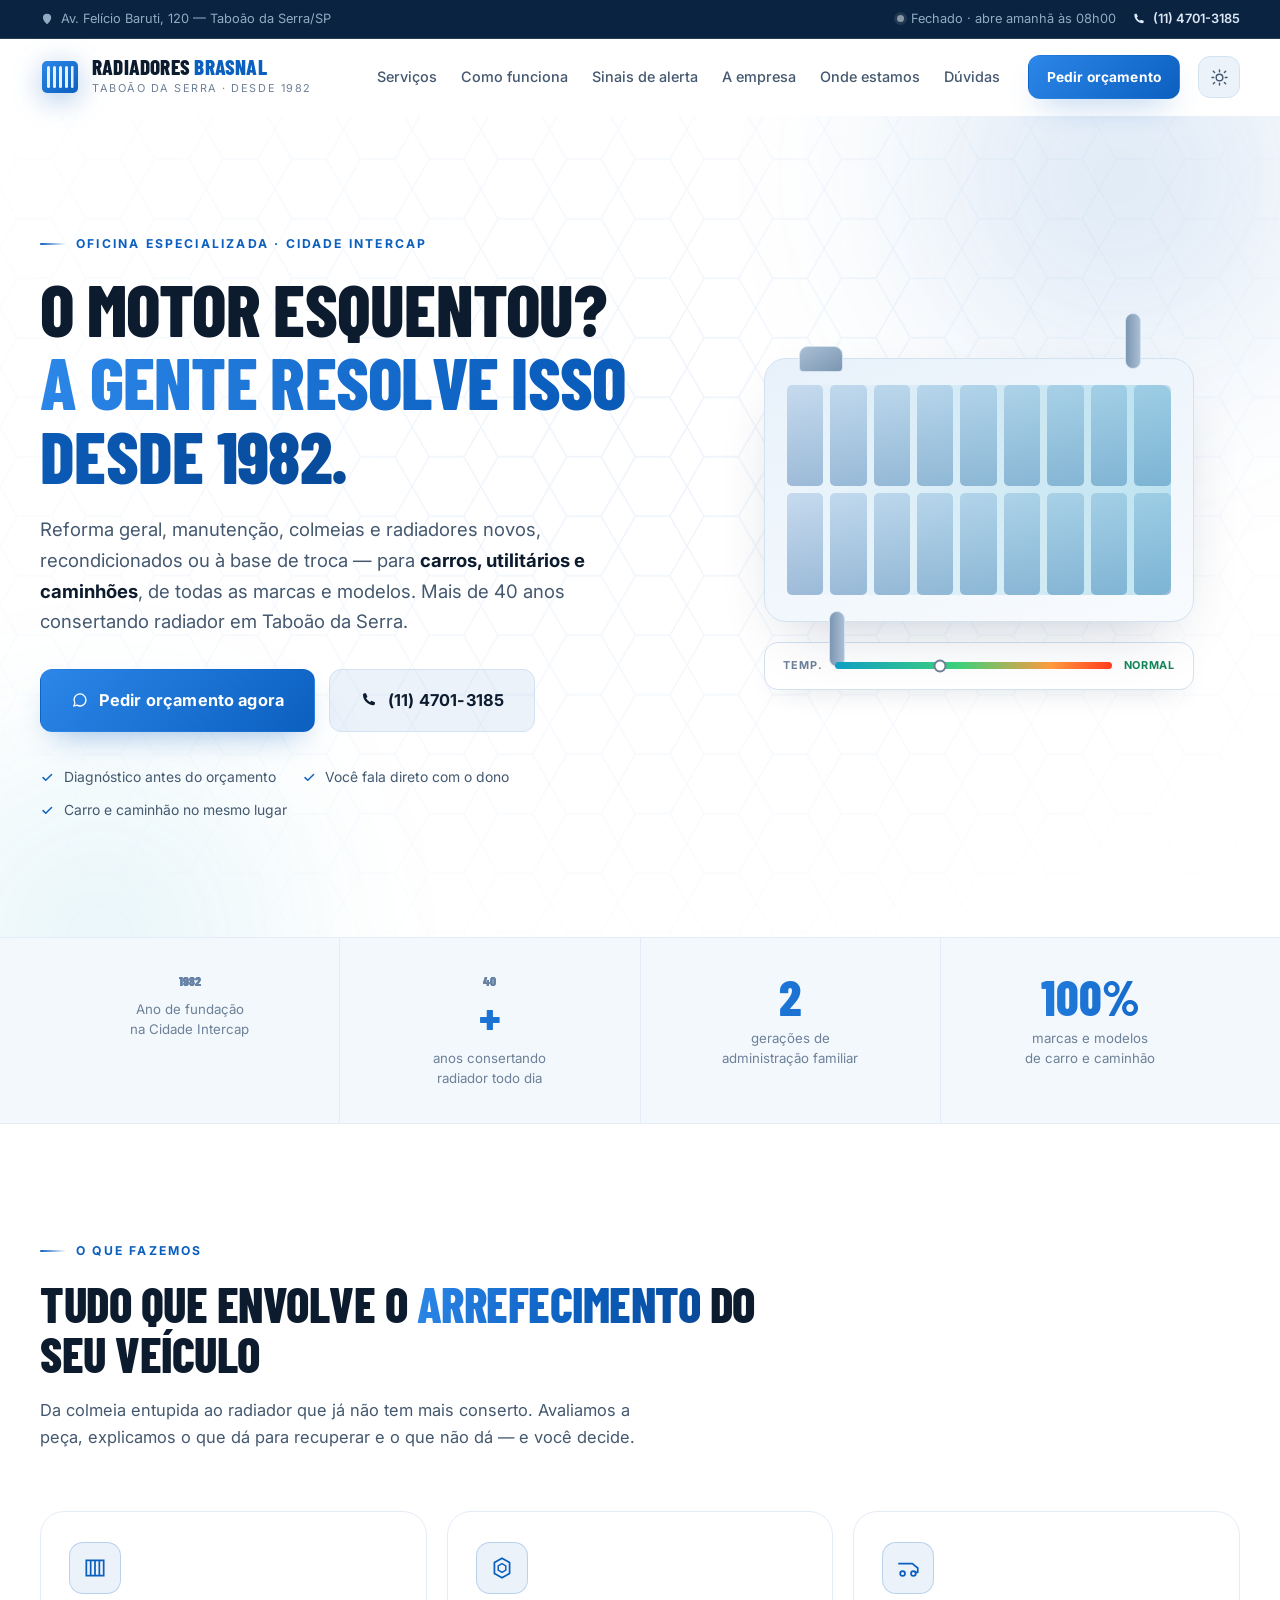
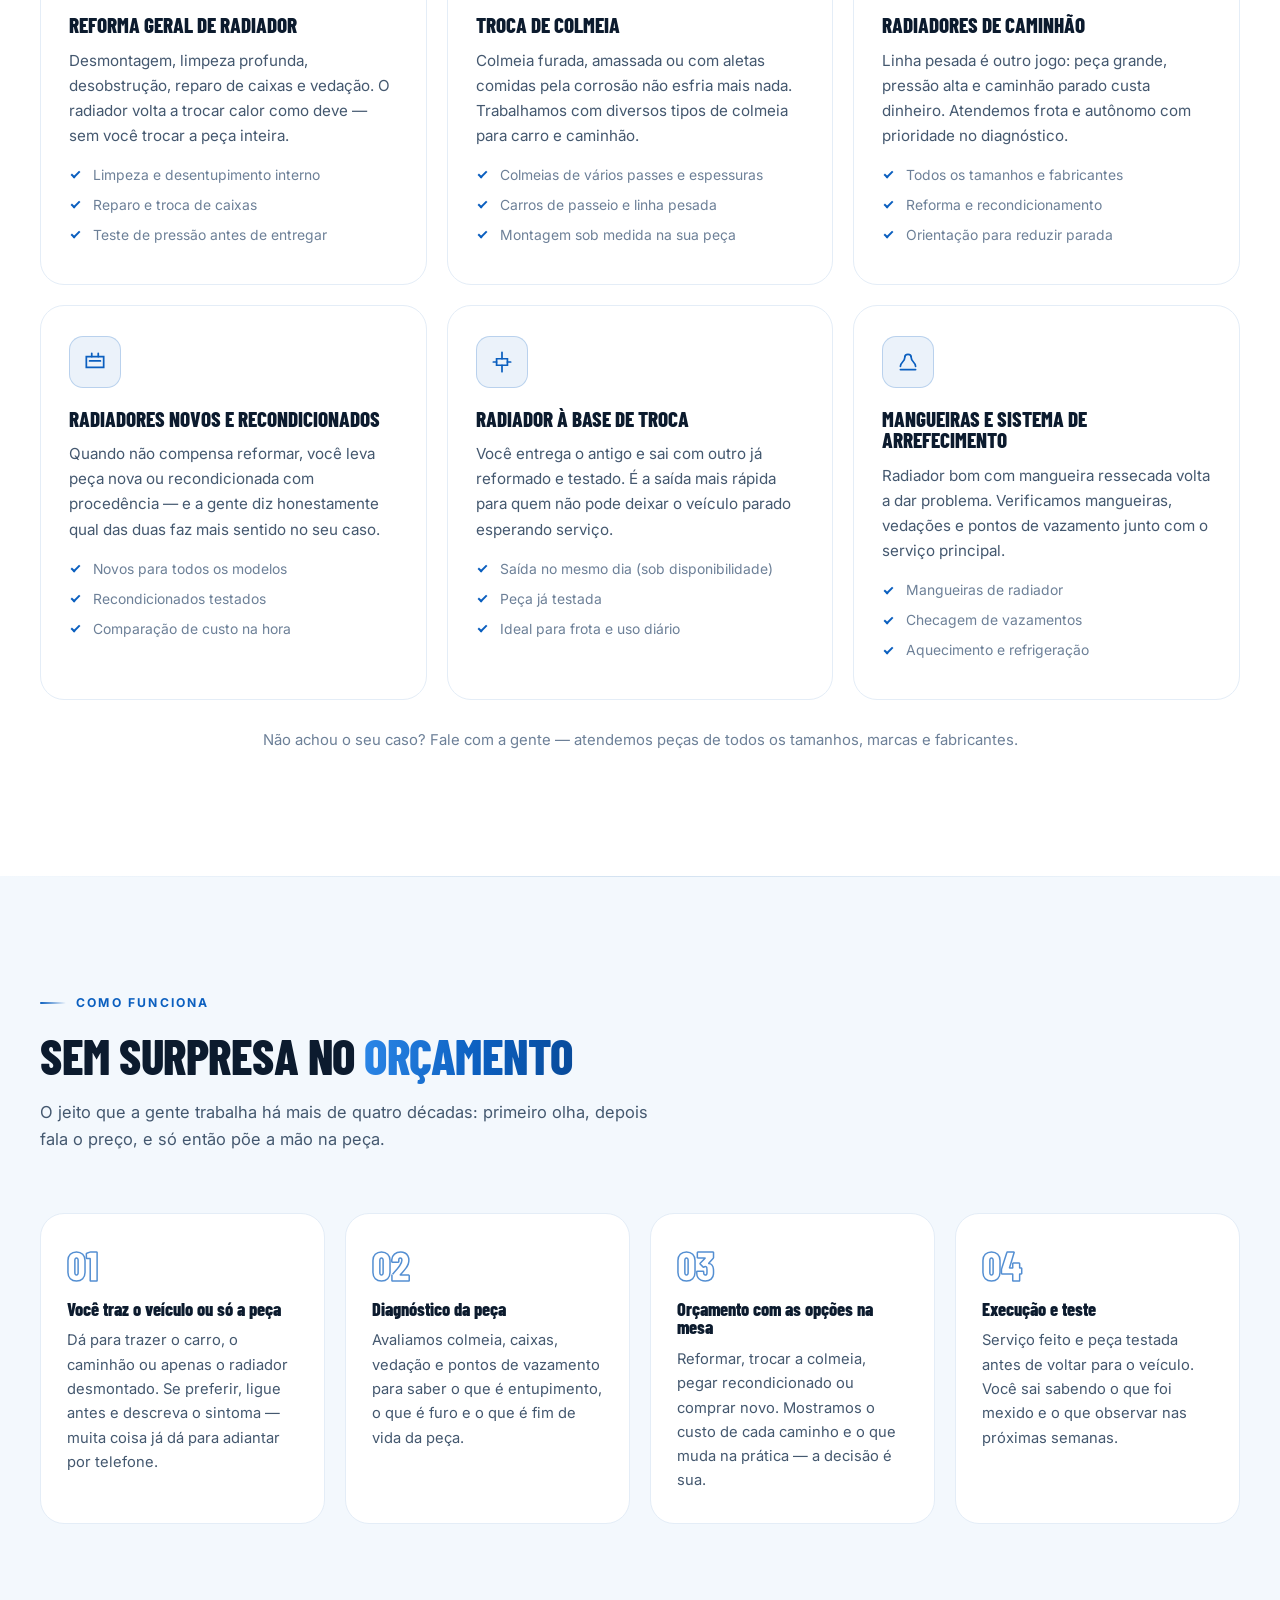
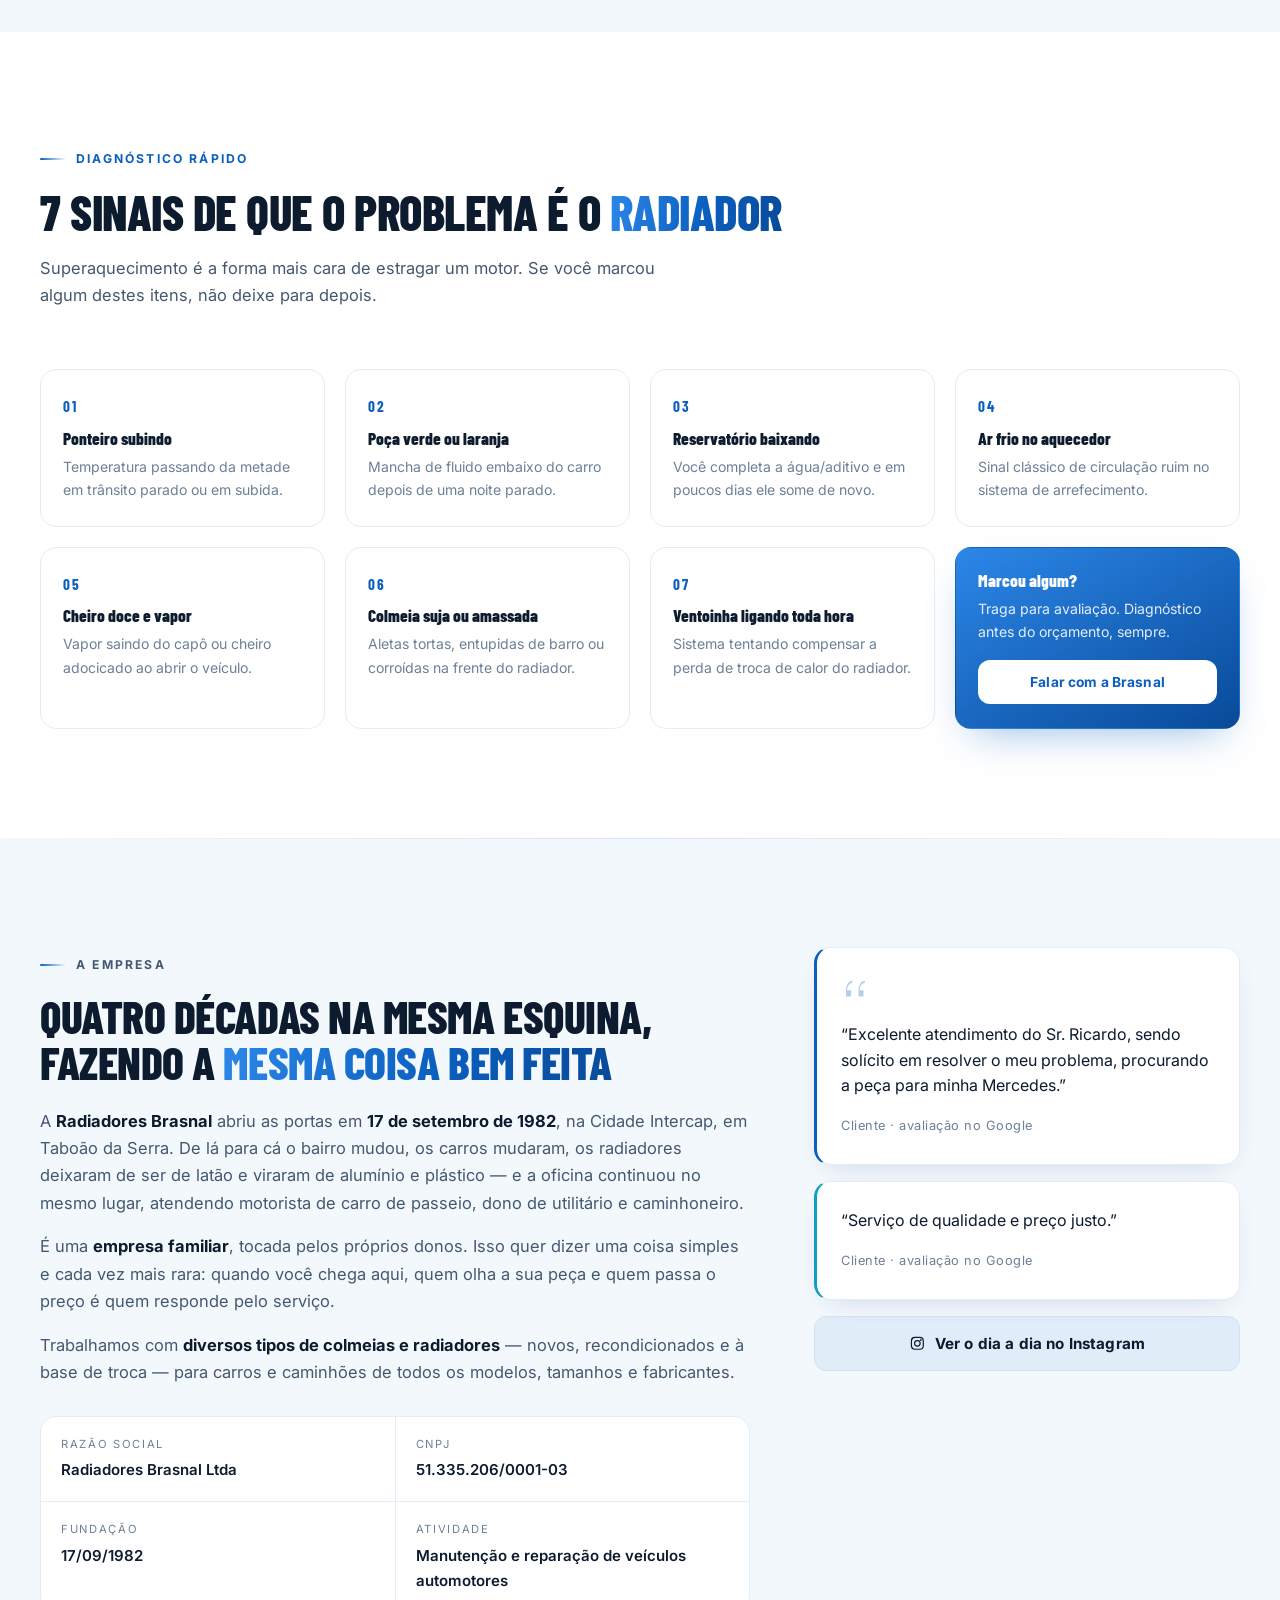
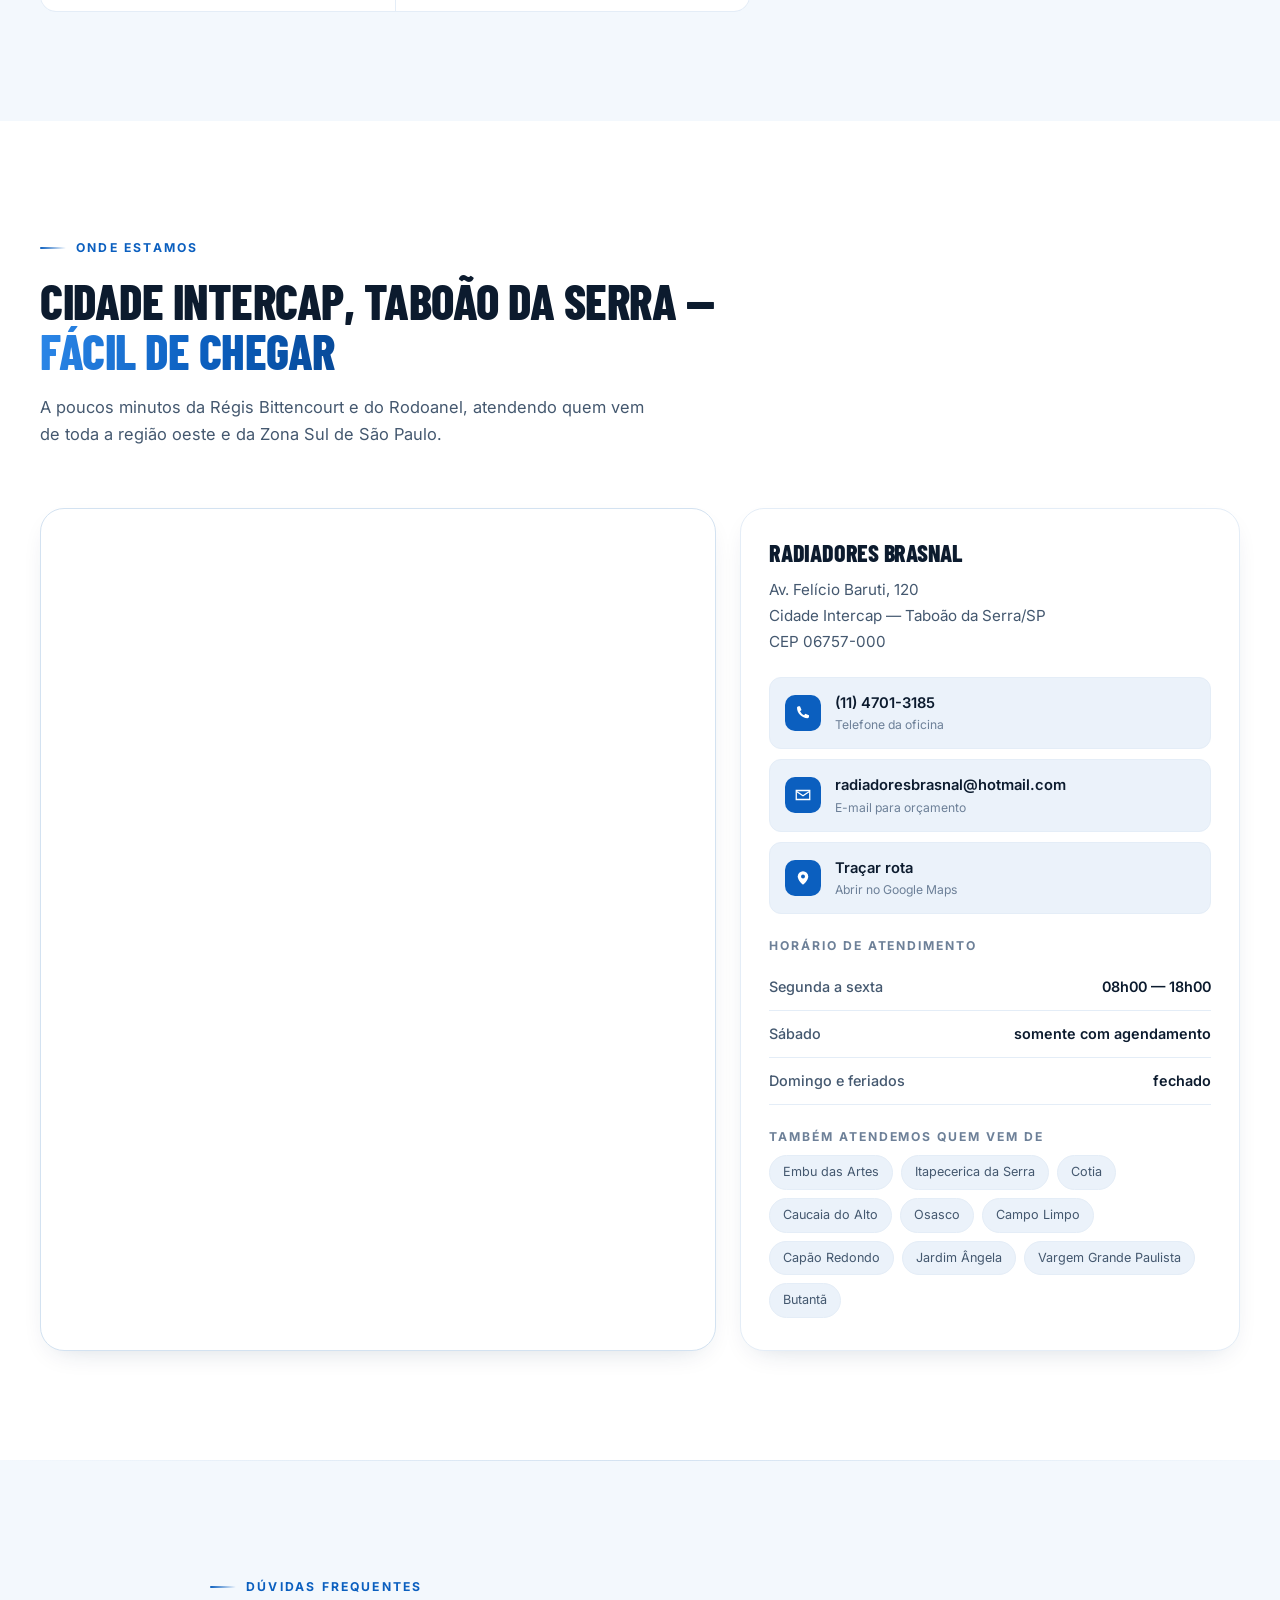
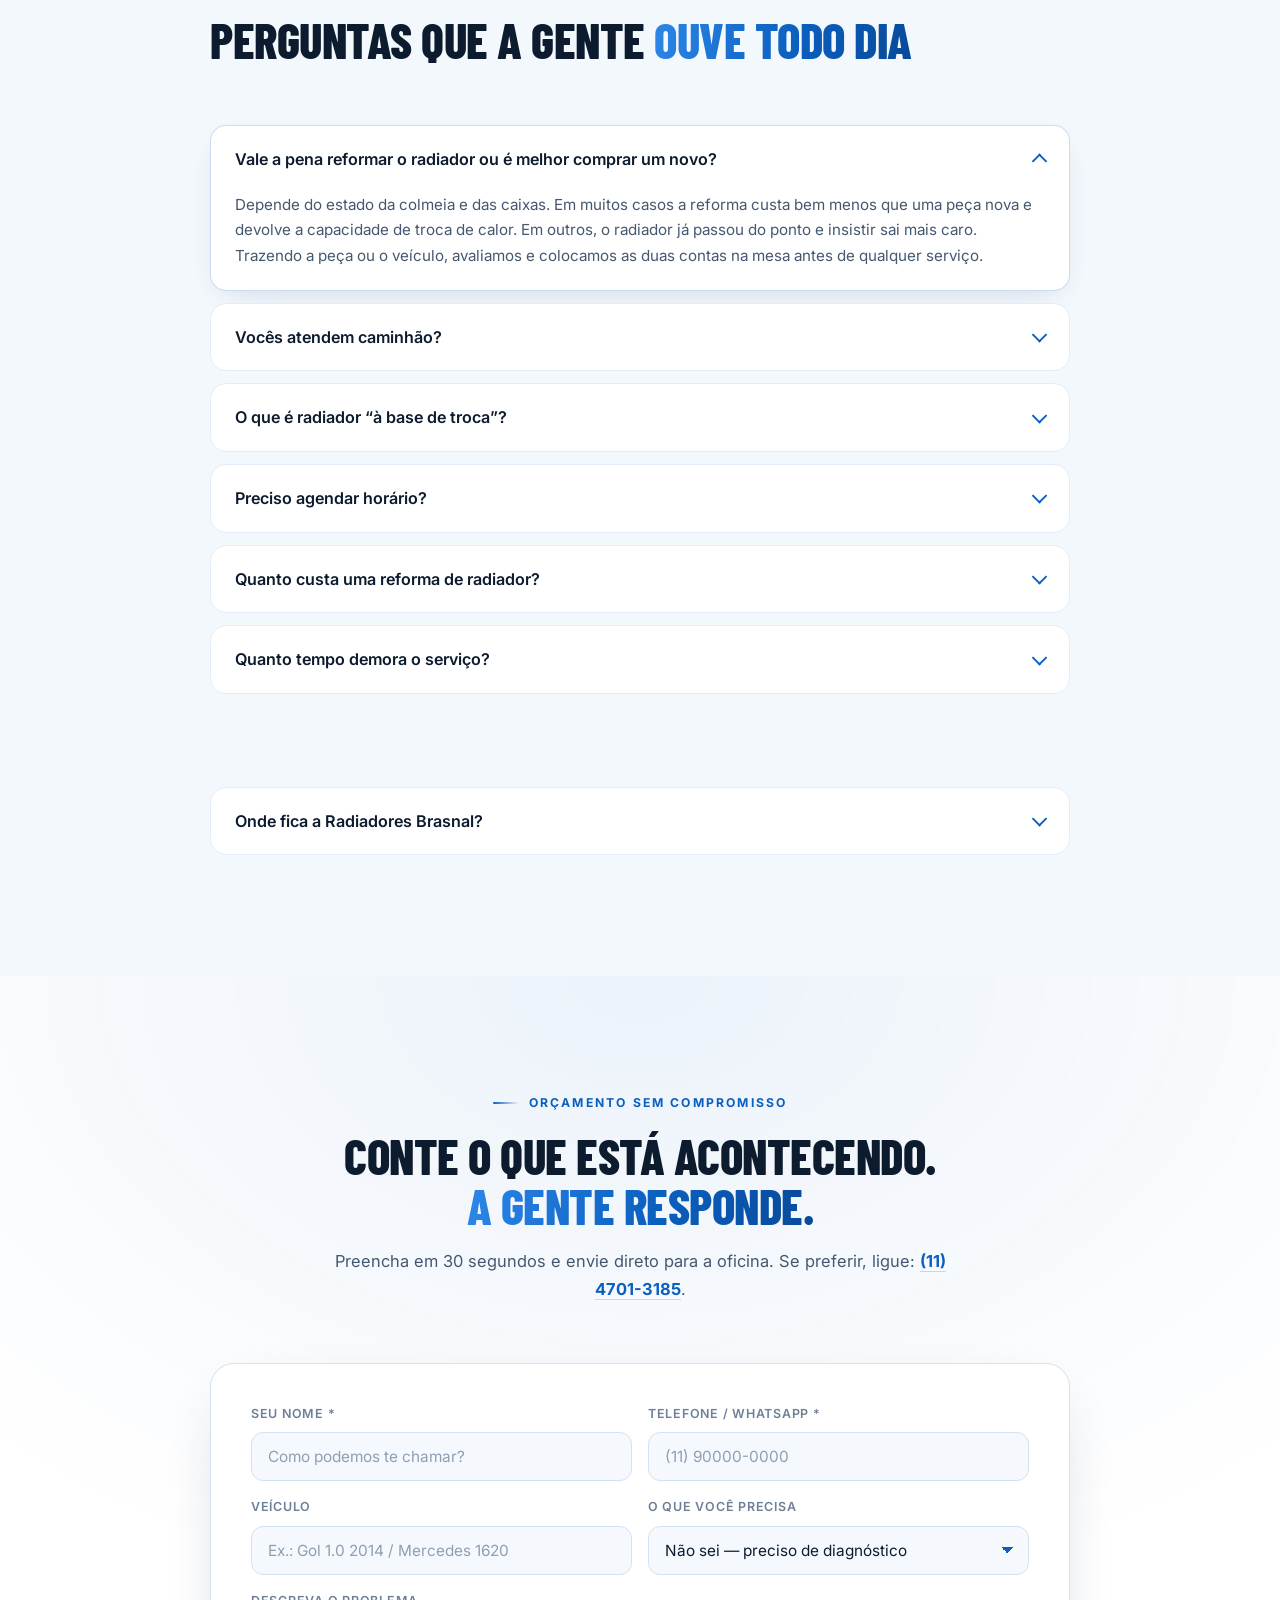
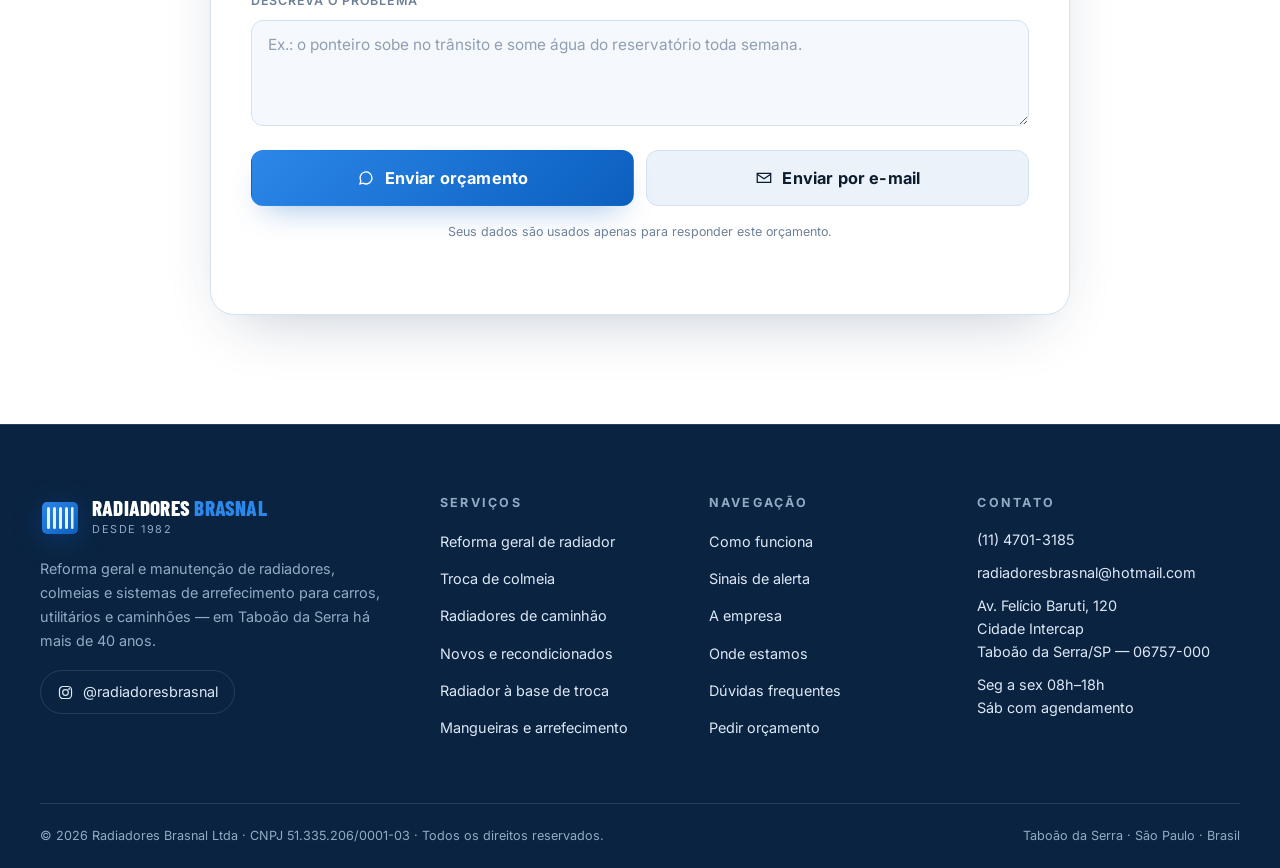
==== commit fb3c589f: "Adota azul e branco como identidade, com modo escuro opcional As cores da Brasnal são azul e branco," ====
--- a/index.html
+++ b/index.html
@@ -3,14 +3,14 @@
 <head>
 <meta charset="utf-8">
 <meta name="viewport" content="width=device-width, initial-scale=1, viewport-fit=cover">
-<meta name="theme-color" content="#0B0F14">
+<meta name="theme-color" content="#0A2340">
 
 <title>Radiadores Brasnal | Reforma e Manutenção de Radiadores em Taboão da Serra desde 1982</title>
 <meta name="description" content="Reforma geral e manutenção de radiadores em Taboão da Serra desde 1982. Colmeias, radiadores novos, recondicionados e à base de troca para carros, utilitários e caminhões — todas as marcas e modelos. Ligue (11) 4701-3185.">
 <meta name="keywords" content="radiador Taboão da Serra, reforma de radiador, conserto de radiador, colmeia de radiador, radiador de caminhão, recondicionamento de radiador, oficina de radiadores, superaquecimento, sistema de arrefecimento">
 <meta name="author" content="Radiadores Brasnal Ltda">
 <meta name="robots" content="index, follow, max-image-preview:large">
-<link rel="canonical" href="https://radiadoresbrasnal.com.br/">
+<link rel="canonical" href="https://sussamgtads.github.io/radiadores-brasnal/">
 
 <!-- Geo / local -->
 <meta name="geo.region" content="BR-SP">
@@ -24,14 +24,14 @@
 <meta property="og:site_name" content="Radiadores Brasnal">
 <meta property="og:title" content="Radiadores Brasnal | Radiadores em Taboão da Serra desde 1982">
 <meta property="og:description" content="Reforma geral, manutenção, colmeias e radiadores novos ou recondicionados para carros, utilitários e caminhões. Mais de 40 anos em Taboão da Serra.">
-<meta property="og:url" content="https://radiadoresbrasnal.com.br/">
-<meta property="og:image" content="https://radiadoresbrasnal.com.br/assets/img/og-brasnal.png">
+<meta property="og:url" content="https://sussamgtads.github.io/radiadores-brasnal/">
+<meta property="og:image" content="https://sussamgtads.github.io/radiadores-brasnal/assets/img/og-brasnal.png">
 <meta property="og:image:width" content="1200">
 <meta property="og:image:height" content="630">
 <meta name="twitter:card" content="summary_large_image">
 <meta name="twitter:title" content="Radiadores Brasnal | Radiadores em Taboão da Serra desde 1982">
 <meta name="twitter:description" content="Reforma geral e manutenção de radiadores. Carros, utilitários e caminhões. Todas as marcas.">
-<meta name="twitter:image" content="https://radiadoresbrasnal.com.br/assets/img/og-brasnal.png">
+<meta name="twitter:image" content="https://sussamgtads.github.io/radiadores-brasnal/assets/img/og-brasnal.png">
 
 <link rel="icon" href="assets/img/favicon.svg" type="image/svg+xml">
 <link rel="apple-touch-icon" href="assets/img/favicon.svg">
@@ -41,6 +41,17 @@
 <link rel="preconnect" href="https://fonts.gstatic.com" crossorigin>
 <link rel="stylesheet" href="https://fonts.googleapis.com/css2?family=Barlow+Condensed:wght@600;700;800&family=Inter:wght@400;500;600;700&display=swap">
 <link rel="stylesheet" href="assets/css/style.css">
+<script>
+/* Roda antes do primeiro paint: marca que há JS (as animações de entrada
+   dependem disso) e restaura o tema escolhido pelo visitante, evitando o
+   piscar de tela clara antes do tema escuro ser aplicado.
+   O padrão é sempre o tema claro — azul e branco, as cores da marca. */
+(function(){
+  var d=document.documentElement;
+  d.classList.add('js');
+  try{ if(localStorage.getItem('brasnal-tema')==='dark') d.setAttribute('data-theme','dark'); }catch(e){}
+})();
+</script>
 
 <script type="application/ld+json">
 {
@@ -48,20 +59,20 @@
   "@graph": [
     {
       "@type": ["AutoRepair", "LocalBusiness"],
-      "@id": "https://radiadoresbrasnal.com.br/#business",
+      "@id": "https://sussamgtads.github.io/radiadores-brasnal/#business",
       "name": "Radiadores Brasnal",
       "legalName": "Radiadores Brasnal Ltda",
       "alternateName": "Brasnal Radiadores",
       "description": "Oficina especializada em reforma geral e manutenção de radiadores, colmeias e sistemas de arrefecimento para carros, utilitários e caminhões. Em Taboão da Serra desde 1982.",
-      "url": "https://radiadoresbrasnal.com.br/",
+      "url": "https://sussamgtads.github.io/radiadores-brasnal/",
       "telephone": "+551147013185",
       "email": "radiadoresbrasnal@hotmail.com",
       "foundingDate": "1982-09-17",
       "taxID": "51.335.206/0001-03",
       "priceRange": "$$",
       "currenciesAccepted": "BRL",
-      "image": "https://radiadoresbrasnal.com.br/assets/img/og-brasnal.png",
-      "logo": "https://radiadoresbrasnal.com.br/assets/img/favicon.svg",
+      "image": "https://sussamgtads.github.io/radiadores-brasnal/assets/img/og-brasnal.png",
+      "logo": "https://sussamgtads.github.io/radiadores-brasnal/assets/img/favicon.svg",
       "address": {
         "@type": "PostalAddress",
         "streetAddress": "Av. Felício Baruti, 120",
@@ -99,11 +110,11 @@
     },
     {
       "@type": "WebSite",
-      "@id": "https://radiadoresbrasnal.com.br/#website",
-      "url": "https://radiadoresbrasnal.com.br/",
+      "@id": "https://sussamgtads.github.io/radiadores-brasnal/#website",
+      "url": "https://sussamgtads.github.io/radiadores-brasnal/",
       "name": "Radiadores Brasnal",
       "inLanguage": "pt-BR",
-      "publisher": { "@id": "https://radiadoresbrasnal.com.br/#business" }
+      "publisher": { "@id": "https://sussamgtads.github.io/radiadores-brasnal/#business" }
     },
     {
       "@type": "FAQPage",
@@ -143,9 +154,9 @@
   <div class="wrap hd__in">
     <a class="brand" href="#topo" aria-label="Radiadores Brasnal — início">
       <span class="brand__mark" aria-hidden="true">
-        <svg viewBox="0 0 40 40"><defs><linearGradient id="bg1" x1="0" y1="0" x2="1" y2="1"><stop offset="0" stop-color="#FF8A3D"/><stop offset="1" stop-color="#FF5722"/></linearGradient></defs>
+        <svg viewBox="0 0 40 40"><defs><linearGradient id="bg1" x1="0" y1="0" x2="1" y2="1"><stop class="s1" offset="0"/><stop class="s2" offset="1"/></linearGradient></defs>
         <rect x="2" y="4" width="36" height="32" rx="5" fill="url(#bg1)"/>
-        <g fill="#0B0F14" opacity=".85"><rect x="7" y="9" width="3" height="22" rx="1.5"/><rect x="13" y="9" width="3" height="22" rx="1.5"/><rect x="19" y="9" width="3" height="22" rx="1.5"/><rect x="25" y="9" width="3" height="22" rx="1.5"/><rect x="31" y="9" width="2.5" height="22" rx="1.2"/></g></svg>
+        <g class="fins"><rect x="7" y="9" width="3" height="22" rx="1.5"/><rect x="13" y="9" width="3" height="22" rx="1.5"/><rect x="19" y="9" width="3" height="22" rx="1.5"/><rect x="25" y="9" width="3" height="22" rx="1.5"/><rect x="31" y="9" width="2.5" height="22" rx="1.2"/></g></svg>
       </span>
       <span class="brand__txt">
         <strong>Radiadores <em>Brasnal</em></strong>
@@ -162,6 +173,11 @@
       <a href="#faq">Dúvidas</a>
       <a class="btn btn--sm btn--primary nav__cta" href="#orcamento">Pedir orçamento</a>
     </nav>
+
+    <button class="theme" id="btnTema" type="button" aria-label="Ativar modo escuro" aria-pressed="false" title="Alternar entre modo claro e escuro">
+      <svg class="i-sun" viewBox="0 0 24 24" aria-hidden="true"><circle cx="12" cy="12" r="4.2"/><path d="M12 2.5v2.2M12 19.3v2.2M4.2 4.2l1.6 1.6M18.2 18.2l1.6 1.6M2.5 12h2.2M19.3 12h2.2M4.2 19.8l1.6-1.6M18.2 5.8l1.6-1.6"/></svg>
+      <svg class="i-moon" viewBox="0 0 24 24" aria-hidden="true"><path d="M20 14.2A8.2 8.2 0 019.8 4a8.4 8.4 0 102 10.2 8.2 8.2 0 008.2 0z"/></svg>
+    </button>
 
     <button class="burger" id="burger" aria-label="Abrir menu" aria-expanded="false" aria-controls="nav">
       <span></span><span></span><span></span>
@@ -420,7 +436,7 @@
         <div class="region__rows">
           <a class="row" data-cta="tel" href="tel:+551147013185"><span class="row__ic"><svg viewBox="0 0 24 24"><path d="M4 5c0-1 1-2 2-2h2l2 5-2 1.5a12 12 0 005.5 5.5L15 13l5 2v2c0 1-1 2-2 2C10.8 19 4 12.2 4 5z"/></svg></span><span><b>(11) 4701-3185</b><small>Telefone da oficina</small></span></a>
           <a class="row" href="mailto:radiadoresbrasnal@hotmail.com"><span class="row__ic"><svg viewBox="0 0 24 24"><path d="M3 6h18v12H3z" fill="none" stroke="currentColor" stroke-width="1.7"/><path d="M3 7l9 6 9-6" fill="none" stroke="currentColor" stroke-width="1.7"/></svg></span><span><b>radiadoresbrasnal@hotmail.com</b><small>E-mail para orçamento</small></span></a>
-          <a class="row" href="https://www.google.com/maps/dir/?api=1&destination=Radiadores+Brasnal+Avenida+Fel%C3%ADcio+Baruti+120+Tabo%C3%A3o+da+Serra+SP" target="_blank" rel="noopener"><span class="row__ic"><svg viewBox="0 0 24 24"><path d="M12 21s-7-5.5-7-11a7 7 0 1114 0c0 5.5-7 11-7 11z"/><circle cx="12" cy="10" r="2.6" fill="#0B0F14"/></svg></span><span><b>Traçar rota</b><small>Abrir no Google Maps</small></span></a>
+          <a class="row" href="https://www.google.com/maps/dir/?api=1&destination=Radiadores+Brasnal+Avenida+Fel%C3%ADcio+Baruti+120+Tabo%C3%A3o+da+Serra+SP" target="_blank" rel="noopener"><span class="row__ic"><svg viewBox="0 0 24 24"><path d="M12 21s-7-5.5-7-11a7 7 0 1114 0c0 5.5-7 11-7 11z"/><circle class="knock" cx="12" cy="10" r="2.6"/></svg></span><span><b>Traçar rota</b><small>Abrir no Google Maps</small></span></a>
         </div>
 
         <h4>Horário de atendimento</h4>
@@ -529,9 +545,9 @@
     <div class="ft__col ft__col--brand">
       <a class="brand brand--ft" href="#topo">
         <span class="brand__mark" aria-hidden="true">
-          <svg viewBox="0 0 40 40"><defs><linearGradient id="bg2" x1="0" y1="0" x2="1" y2="1"><stop offset="0" stop-color="#FF8A3D"/><stop offset="1" stop-color="#FF5722"/></linearGradient></defs>
+          <svg viewBox="0 0 40 40"><defs><linearGradient id="bg2" x1="0" y1="0" x2="1" y2="1"><stop class="s1" offset="0"/><stop class="s2" offset="1"/></linearGradient></defs>
           <rect x="2" y="4" width="36" height="32" rx="5" fill="url(#bg2)"/>
-          <g fill="#0B0F14" opacity=".85"><rect x="7" y="9" width="3" height="22" rx="1.5"/><rect x="13" y="9" width="3" height="22" rx="1.5"/><rect x="19" y="9" width="3" height="22" rx="1.5"/><rect x="25" y="9" width="3" height="22" rx="1.5"/><rect x="31" y="9" width="2.5" height="22" rx="1.2"/></g></svg>
+          <g class="fins"><rect x="7" y="9" width="3" height="22" rx="1.5"/><rect x="13" y="9" width="3" height="22" rx="1.5"/><rect x="19" y="9" width="3" height="22" rx="1.5"/><rect x="25" y="9" width="3" height="22" rx="1.5"/><rect x="31" y="9" width="2.5" height="22" rx="1.2"/></g></svg>
         </span>
         <span class="brand__txt"><strong>Radiadores <em>Brasnal</em></strong><small>Desde 1982</small></span>
       </a>
--- a/assets/css/style.css
+++ b/assets/css/style.css
@@ -1,9 +1,68 @@
 /* ═══════════════════════════════════════════════════════════
    RADIADORES BRASNAL — folha de estilo principal
-   Paleta: grafite profundo + cobre/laranja (calor) + gelo (arrefecimento)
+
+   DOIS TEMAS, UM SÓ CONJUNTO DE VARIÁVEIS:
+   · Claro (padrão) — azul e branco, as cores da marca
+   · Escuro (opcional) — grafite e laranja, ativado pelo botão no topo
+
+   Todo o resto do arquivo usa só as variáveis abaixo. Para mudar a
+   identidade visual inteira do site, mexa apenas neste bloco.
    ═══════════════════════════════════════════════════════════ */
 
 :root{
+  color-scheme:light;
+
+  /* superfícies */
+  --bg:#FFFFFF;
+  --bg-2:#F3F8FD;
+  --surface:#FFFFFF;
+  --surface-2:#EDF4FB;
+  --line:#D3E2F1;
+  --line-soft:#E4EDF7;
+
+  /* texto */
+  --txt:#0C1B2E;
+  --txt-2:#44586F;
+  --txt-3:#6D8098;
+
+  /* marca */
+  --brand:#0B5FBF;
+  --brand-2:#2C87E8;
+  --brand-3:#084A99;
+  --brand-ink:#FFFFFF;               /* texto sobre a cor da marca */
+  --brand-soft:rgba(11,95,191,.08);
+  --brand-line:rgba(11,95,191,.22);
+  --brand-glow:rgba(11,95,191,.34);
+  --brand-shadow:rgba(11,95,191,.45);
+  --accent2:#0E9FC4;                 /* acento secundário */
+  --accent2-glow:rgba(14,159,196,.26);
+
+  /* faixas escuras (topo e rodapé) — moldura da página clara */
+  --band-bg:#0A2340;
+  --band-txt:#DCE8F5;
+  --band-txt-2:#93AAC4;
+  --band-line:rgba(255,255,255,.12);
+
+  /* detalhes */
+  --hex:rgba(11,95,191,.16);
+  --hd-bg:rgba(255,255,255,.78);
+  --hd-bg-stuck:rgba(255,255,255,.94);
+  --field-bg:rgba(11,95,191,.04);
+  --field-bg-focus:rgba(11,95,191,.07);
+  --rad-fin-a:#C6DAEE;
+  --rad-fin-b:#9EBBD8;
+  --rad-body-a:#E8F1FA;
+  --rad-body-b:#F8FBFE;
+  --rad-metal-a:#A9BFD4;
+  --rad-metal-b:#7C96B2;
+  --ok:#12875A;
+  --shadow:0 24px 60px -28px rgba(12,40,80,.30);
+  --shadow-soft:0 10px 30px -16px rgba(12,40,80,.24);
+}
+
+:root[data-theme="dark"]{
+  color-scheme:dark;
+
   --bg:#0B0F14;
   --bg-2:#0F151C;
   --surface:#141C25;
@@ -15,18 +74,43 @@
   --txt-2:#A9B8C6;
   --txt-3:#7B8B9B;
 
-  --hot:#FF6B2C;
-  --hot-2:#FF9A3D;
-  --hot-soft:rgba(255,107,44,.12);
-  --ice:#3FC1F0;
-  --ice-soft:rgba(63,193,240,.12);
-
+  --brand:#FF6B2C;
+  --brand-2:#FF9A3D;
+  --brand-3:#FF4D1C;
+  --brand-ink:#120803;
+  --brand-soft:rgba(255,107,44,.12);
+  --brand-line:rgba(255,107,44,.28);
+  --brand-glow:rgba(255,107,44,.55);
+  --brand-shadow:rgba(255,107,44,.85);
+  --accent2:#3FC1F0;
+  --accent2-glow:rgba(63,193,240,.32);
+
+  --band-bg:#070A0E;
+  --band-txt:#A9B8C6;
+  --band-txt-2:#7B8B9B;
+  --band-line:#1C2632;
+
+  --hex:rgba(120,160,200,.16);
+  --hd-bg:rgba(11,15,20,.72);
+  --hd-bg-stuck:rgba(11,15,20,.92);
+  --field-bg:rgba(0,0,0,.28);
+  --field-bg-focus:rgba(0,0,0,.4);
+  --rad-fin-a:#2B3A49;
+  --rad-fin-b:#1D2733;
+  --rad-body-a:#1A242F;
+  --rad-body-b:#141C25;
+  --rad-metal-a:#485A6B;
+  --rad-metal-b:#2A3644;
+  --ok:#3ED07A;
+  --shadow:0 24px 60px -24px rgba(0,0,0,.75);
+  --shadow-soft:0 12px 30px -18px rgba(0,0,0,.7);
+}
+
+:root{
   --radius:16px;
   --radius-lg:24px;
   --wrap:1200px;
-  --shadow:0 24px 60px -24px rgba(0,0,0,.75);
   --ease:cubic-bezier(.2,.7,.2,1);
-
   --f-display:"Barlow Condensed",Impact,"Haettenschweiler","Arial Narrow Bold",system-ui,sans-serif;
   --f-text:"Inter",system-ui,-apple-system,"Segoe UI",Roboto,Helvetica,Arial,sans-serif;
 }
@@ -37,6 +121,7 @@
   margin:0;background:var(--bg);color:var(--txt);
   font-family:var(--f-text);font-size:16.5px;line-height:1.65;
   -webkit-font-smoothing:antialiased;overflow-x:hidden;
+  transition:background-color .3s var(--ease),color .3s var(--ease);
 }
 img,svg,iframe{max-width:100%}
 a{color:inherit;text-decoration:none}
@@ -46,18 +131,21 @@
 
 .wrap{width:min(100% - 40px,var(--wrap));margin-inline:auto}
 .wrap--narrow{width:min(100% - 40px,860px)}
-.grad{background:linear-gradient(100deg,var(--hot-2),var(--hot) 55%,#FF4D1C);-webkit-background-clip:text;background-clip:text;color:transparent}
+.grad{background:linear-gradient(100deg,var(--brand-2),var(--brand) 55%,var(--brand-3));-webkit-background-clip:text;background-clip:text;color:transparent}
 .ic{width:1.1em;height:1.1em;flex:none;fill:currentColor;vertical-align:-.15em}
 
-.skip-link{position:absolute;left:-9999px;top:0;z-index:999;background:var(--hot);color:#0B0F14;padding:12px 20px;border-radius:0 0 10px 0;font-weight:700}
+.skip-link{position:absolute;left:-9999px;top:0;z-index:999;background:var(--brand);color:var(--brand-ink);padding:12px 20px;border-radius:0 0 10px 0;font-weight:700}
 .skip-link:focus{left:0}
-:focus-visible{outline:2px solid var(--hot-2);outline-offset:3px;border-radius:6px}
-
-/* ── Reveal ─────────────────────────────────────────────── */
-.reveal{opacity:0;transform:translateY(22px);transition:opacity .7s var(--ease),transform .7s var(--ease)}
-.reveal.is-in{opacity:1;transform:none}
+:focus-visible{outline:2px solid var(--brand);outline-offset:3px;border-radius:6px}
+
+/* ── Reveal ─────────────────────────────────────────────────
+   Só esconde quando há JavaScript para revelar de volta: a classe
+   .js é adicionada por um script inline no <head>. Sem JS — ou se o
+   script falhar — o conteúdo nasce visível em vez de sumir.        */
+.js .reveal{opacity:0;transform:translateY(22px);transition:opacity .7s var(--ease),transform .7s var(--ease)}
+.js .reveal.is-in{opacity:1;transform:none}
 @media (prefers-reduced-motion:reduce){
-  .reveal{opacity:1;transform:none;transition:none}
+  .js .reveal{opacity:1;transform:none;transition:none}
   html{scroll-behavior:auto}
   *{animation-duration:.001ms !important;animation-iteration-count:1 !important}
 }
@@ -73,50 +161,67 @@
 .btn--lg{padding:17px 30px;font-size:1.02rem}
 .btn--sm{padding:10px 18px;font-size:.86rem}
 .btn--block{width:100%}
-.btn--primary{background:linear-gradient(135deg,var(--hot-2),var(--hot));color:#120803;box-shadow:0 14px 34px -14px rgba(255,107,44,.85)}
-.btn--primary:hover{transform:translateY(-2px);box-shadow:0 20px 44px -14px rgba(255,107,44,.95)}
-.btn--ghost{background:rgba(255,255,255,.03);border-color:var(--line);color:var(--txt)}
-.btn--ghost:hover{border-color:var(--hot);color:var(--hot-2);transform:translateY(-2px)}
+.btn--primary{background:linear-gradient(135deg,var(--brand-2),var(--brand));color:var(--brand-ink);box-shadow:0 14px 32px -14px var(--brand-shadow)}
+.btn--primary:hover{transform:translateY(-2px);box-shadow:0 20px 42px -14px var(--brand-shadow)}
+.btn--ghost{background:var(--brand-soft);border-color:var(--line);color:var(--txt)}
+.btn--ghost:hover{border-color:var(--brand);color:var(--brand);transform:translateY(-2px)}
 
 /* ── Topbar ─────────────────────────────────────────────── */
-.topbar{background:#070A0E;border-bottom:1px solid var(--line-soft);font-size:.8rem;color:var(--txt-3)}
+.topbar{background:var(--band-bg);border-bottom:1px solid var(--band-line);font-size:.8rem;color:var(--band-txt-2)}
 .topbar__in{display:flex;align-items:center;gap:16px;height:38px;overflow:hidden}
 .topbar__item{display:inline-flex;align-items:center;gap:7px;white-space:nowrap}
 .topbar__sep{flex:1}
-.topbar__phone{color:var(--txt-2);font-weight:600}
-.topbar__phone:hover{color:var(--hot-2)}
-.dot{width:7px;height:7px;border-radius:50%;background:#3ED07A;box-shadow:0 0 0 3px rgba(62,208,122,.18)}
-.dot.is-closed{background:#8B98A6;box-shadow:0 0 0 3px rgba(139,152,166,.16)}
-@media (max-width:820px){.topbar__item:first-child{display:none}}
+.topbar__phone{color:var(--band-txt);font-weight:600}
+.topbar__phone:hover{color:#fff}
+.dot{width:7px;height:7px;border-radius:50%;background:#3ED07A;box-shadow:0 0 0 3px rgba(62,208,122,.2)}
+.dot.is-closed{background:#8B98A6;box-shadow:0 0 0 3px rgba(139,152,166,.18)}
+@media (max-width:880px){.topbar__item:first-child{display:none}}
 
 /* ── Header ─────────────────────────────────────────────── */
-.hd{position:sticky;top:0;z-index:100;background:rgba(11,15,20,.72);backdrop-filter:blur(18px) saturate(150%);-webkit-backdrop-filter:blur(18px) saturate(150%);border-bottom:1px solid transparent;transition:border-color .3s,background .3s}
-.hd.is-stuck{border-bottom-color:var(--line-soft);background:rgba(11,15,20,.92)}
-.hd__in{display:flex;align-items:center;gap:20px;height:76px}
-
-.brand{display:flex;align-items:center;gap:12px;flex:none}
-.brand__mark{width:40px;height:40px;flex:none;display:block;filter:drop-shadow(0 6px 16px rgba(255,107,44,.35))}
+.hd{position:sticky;top:0;z-index:100;background:var(--hd-bg);backdrop-filter:blur(18px) saturate(150%);-webkit-backdrop-filter:blur(18px) saturate(150%);border-bottom:1px solid transparent;transition:border-color .3s,background .3s}
+.hd.is-stuck{border-bottom-color:var(--line-soft);background:var(--hd-bg-stuck);box-shadow:var(--shadow-soft)}
+.hd__in{display:flex;align-items:center;gap:18px;height:76px}
+
+.brand{display:flex;align-items:center;gap:12px;min-width:0}
+.brand__txt{min-width:0;overflow:hidden}
+.brand__mark{width:40px;height:40px;flex:none;display:block;filter:drop-shadow(0 6px 14px var(--brand-glow))}
+.brand__mark .s1{stop-color:var(--brand-2)}
+.brand__mark .s2{stop-color:var(--brand)}
+.brand__mark .fins{fill:var(--brand-ink);opacity:.9}
 .brand__txt strong{display:block;font-family:var(--f-display);font-size:1.32rem;font-weight:800;letter-spacing:.01em;text-transform:uppercase;line-height:1}
-.brand__txt strong em{font-style:normal;color:var(--hot-2)}
+.brand__txt strong em{font-style:normal;color:var(--brand)}
 .brand__txt small{display:block;font-size:.68rem;color:var(--txt-3);letter-spacing:.14em;text-transform:uppercase;margin-top:3px}
 
-.nav{margin-left:auto;display:flex;align-items:center;gap:26px}
+.nav{margin-left:auto;display:flex;align-items:center;gap:24px}
 .nav>a:not(.btn){font-size:.9rem;font-weight:500;color:var(--txt-2);position:relative;padding:6px 0}
-.nav>a:not(.btn)::after{content:"";position:absolute;left:0;bottom:0;width:0;height:2px;background:linear-gradient(90deg,var(--hot-2),var(--hot));transition:width .3s var(--ease)}
+.nav>a:not(.btn)::after{content:"";position:absolute;left:0;bottom:0;width:0;height:2px;background:linear-gradient(90deg,var(--brand-2),var(--brand));transition:width .3s var(--ease)}
 .nav>a:not(.btn):hover{color:var(--txt)}
 .nav>a:not(.btn):hover::after{width:100%}
-.nav__cta{margin-left:6px}
-
-.burger{display:none;margin-left:auto;width:44px;height:44px;background:none;border:1px solid var(--line);border-radius:11px;cursor:pointer;flex-direction:column;align-items:center;justify-content:center;gap:5px}
+.nav__cta{margin-left:4px}
+
+/* alternador de tema */
+.theme{display:grid;place-items:center;width:42px;height:42px;flex:none;margin-left:auto;
+  background:var(--brand-soft);border:1px solid var(--line);border-radius:12px;color:var(--txt-2);
+  cursor:pointer;transition:border-color .25s,color .25s,transform .25s var(--ease)}
+.theme:hover{border-color:var(--brand);color:var(--brand);transform:translateY(-1px)}
+.theme svg{width:19px;height:19px;fill:none;stroke:currentColor;stroke-width:1.8;stroke-linecap:round}
+.theme .i-moon{display:none}
+:root[data-theme="dark"] .theme .i-sun{display:none}
+:root[data-theme="dark"] .theme .i-moon{display:block}
+.nav+.theme{margin-left:0}
+
+.burger{display:none;width:44px;height:44px;background:var(--brand-soft);border:1px solid var(--line);border-radius:12px;cursor:pointer;flex-direction:column;align-items:center;justify-content:center;gap:5px}
 .burger span{display:block;width:19px;height:2px;background:var(--txt);border-radius:2px;transition:transform .3s var(--ease),opacity .2s}
 .burger[aria-expanded="true"] span:nth-child(1){transform:translateY(7px) rotate(45deg)}
 .burger[aria-expanded="true"] span:nth-child(2){opacity:0}
 .burger[aria-expanded="true"] span:nth-child(3){transform:translateY(-7px) rotate(-45deg)}
 
-@media (max-width:1040px){
+@media (max-width:1100px){
   .burger{display:flex}
+  .theme{margin-left:auto}
   .nav{position:fixed;top:var(--nav-top,114px);left:0;right:0;bottom:auto;margin:0;flex-direction:column;align-items:stretch;gap:0;
-    background:var(--bg-2);border-top:1px solid var(--line-soft);border-bottom:1px solid var(--line-soft);
+    background:var(--bg);border-top:1px solid var(--line-soft);border-bottom:1px solid var(--line);
+    box-shadow:var(--shadow-soft);
     padding:10px 20px 22px;transform:translateY(-14px);opacity:0;pointer-events:none;
     transition:transform .3s var(--ease),opacity .3s var(--ease);
     max-height:calc(100dvh - var(--nav-top,114px));overflow:auto;overscroll-behavior:contain}
@@ -126,17 +231,29 @@
   .nav__cta{margin:18px 0 0}
 }
 
+/* Em telas estreitas o cabeçalho carrega logo + tema + menu:
+   tudo encolhe um pouco para caber sem empurrar a página. */
+@media (max-width:520px){
+  .hd__in{gap:10px;height:68px}
+  .brand{gap:9px}
+  .brand__mark{width:34px;height:34px}
+  .brand__txt strong{font-size:1.08rem}
+  .brand__txt small{font-size:.58rem;letter-spacing:.1em;white-space:nowrap;text-overflow:ellipsis;overflow:hidden}
+  .theme,.burger{width:38px;height:38px}
+  .theme svg{width:17px;height:17px}
+}
+
 /* ── Hero ───────────────────────────────────────────────── */
 .hero{position:relative;overflow:hidden;padding:clamp(60px,9vw,110px) 0 clamp(70px,9vw,120px);isolation:isolate}
 .hero__bg{position:absolute;inset:0;z-index:-1}
-.hero__hex{position:absolute;inset:0;width:100%;height:100%;color:rgba(120,160,200,.16)}
-.hero__glow{position:absolute;border-radius:50%;filter:blur(90px);opacity:.5}
-.hero__glow--a{width:640px;height:640px;top:-260px;right:-160px;background:radial-gradient(circle,rgba(255,107,44,.55),transparent 65%)}
-.hero__glow--b{width:560px;height:560px;bottom:-280px;left:-180px;background:radial-gradient(circle,rgba(63,193,240,.32),transparent 65%)}
+.hero__hex{position:absolute;inset:0;width:100%;height:100%;color:var(--hex)}
+.hero__glow{position:absolute;border-radius:50%;filter:blur(90px);opacity:.55}
+.hero__glow--a{width:640px;height:640px;top:-260px;right:-160px;background:radial-gradient(circle,var(--brand-glow),transparent 65%)}
+.hero__glow--b{width:560px;height:560px;bottom:-280px;left:-180px;background:radial-gradient(circle,var(--accent2-glow),transparent 65%)}
 
 .hero__in{display:grid;grid-template-columns:1.08fr .92fr;gap:clamp(30px,5vw,70px);align-items:center}
-.eyebrow{display:inline-flex;align-items:center;gap:10px;font-size:.76rem;font-weight:700;letter-spacing:.18em;text-transform:uppercase;color:var(--hot-2);margin:0 0 18px}
-.eyebrow__pin{width:26px;height:2px;background:linear-gradient(90deg,var(--hot),transparent);border-radius:2px}
+.eyebrow{display:inline-flex;align-items:center;gap:10px;font-size:.76rem;font-weight:700;letter-spacing:.18em;text-transform:uppercase;color:var(--brand);margin:0 0 18px}
+.eyebrow__pin{width:26px;height:2px;background:linear-gradient(90deg,var(--brand),transparent);border-radius:2px}
 
 .hero h1{font-size:clamp(2.5rem,6.1vw,4.5rem);margin-bottom:22px}
 .lead{font-size:clamp(1.02rem,1.5vw,1.16rem);color:var(--txt-2);max-width:56ch;margin-bottom:32px}
@@ -144,31 +261,31 @@
 .hero__cta{display:flex;flex-wrap:wrap;gap:14px;margin-bottom:34px}
 .hero__seals{display:flex;flex-wrap:wrap;gap:10px 26px;font-size:.87rem;color:var(--txt-2)}
 .hero__seals li{display:flex;align-items:center;gap:9px}
-.hero__seals .ic{color:var(--hot-2);width:1.05em;height:1.05em}
+.hero__seals .ic{color:var(--brand);width:1.05em;height:1.05em}
 
 /* Radiador ilustrado */
 .hero__art{display:flex;justify-content:center}
 .rad{width:min(100%,430px)}
-.rad__frame{position:relative;background:linear-gradient(160deg,var(--surface-2),var(--surface));border:1px solid var(--line);border-radius:22px;padding:26px 22px;box-shadow:var(--shadow)}
+.rad__frame{position:relative;background:linear-gradient(160deg,var(--rad-body-a),var(--rad-body-b));border:1px solid var(--line);border-radius:22px;padding:26px 22px;box-shadow:var(--shadow)}
 .rad__core{display:grid;grid-template-columns:repeat(9,1fr);gap:7px;height:210px}
-.rad__core span{background:linear-gradient(180deg,#2B3A49,#1D2733);border-radius:5px;position:relative;overflow:hidden}
-.rad__core span::after{content:"";position:absolute;inset:0;background:linear-gradient(180deg,transparent,rgba(255,107,44,.55),transparent);transform:translateY(-100%);animation:heat 3.2s var(--ease) infinite}
+.rad__core span{background:linear-gradient(180deg,var(--rad-fin-a),var(--rad-fin-b));border-radius:5px;position:relative;overflow:hidden}
+.rad__core span::after{content:"";position:absolute;inset:0;background:linear-gradient(180deg,transparent,var(--brand-glow),transparent);transform:translateY(-100%);animation:heat 3.2s var(--ease) infinite}
 .rad__core span:nth-child(2n)::after{animation-delay:.25s}
 .rad__core span:nth-child(3n)::after{animation-delay:.5s}
 .rad__core span:nth-child(5n)::after{animation-delay:.8s}
 @keyframes heat{0%,55%{transform:translateY(-110%)}90%,100%{transform:translateY(110%)}}
-.rad__cap{position:absolute;top:-13px;left:34px;width:44px;height:26px;background:linear-gradient(150deg,#485A6B,#2A3644);border:1px solid var(--line);border-radius:9px 9px 4px 4px}
-.rad__hose{position:absolute;width:16px;height:56px;background:linear-gradient(90deg,#18212B,#26323F);border:1px solid var(--line);border-radius:8px}
+.rad__cap{position:absolute;top:-13px;left:34px;width:44px;height:26px;background:linear-gradient(150deg,var(--rad-metal-a),var(--rad-metal-b));border:1px solid var(--line);border-radius:9px 9px 4px 4px}
+.rad__hose{position:absolute;width:16px;height:56px;background:linear-gradient(90deg,var(--rad-metal-b),var(--rad-metal-a));border:1px solid var(--line);border-radius:8px}
 .rad__hose--top{top:-46px;right:52px}
 .rad__hose--bot{bottom:-46px;left:64px}
-.rad__flow{position:absolute;inset:26px 22px;border-radius:10px;background:linear-gradient(90deg,transparent,rgba(63,193,240,.16),transparent);background-size:220% 100%;animation:flow 4.5s linear infinite;pointer-events:none}
+.rad__flow{position:absolute;inset:26px 22px;border-radius:10px;background:linear-gradient(90deg,transparent,var(--accent2-glow),transparent);background-size:220% 100%;animation:flow 4.5s linear infinite;pointer-events:none}
 @keyframes flow{to{background-position:-220% 0}}
-.rad__gauge{display:flex;align-items:center;gap:12px;margin-top:20px;padding:14px 18px;background:var(--surface);border:1px solid var(--line);border-radius:14px;font-size:.8rem;color:var(--txt-3)}
+.rad__gauge{display:flex;align-items:center;gap:12px;margin-top:20px;padding:14px 18px;background:var(--surface);border:1px solid var(--line);border-radius:14px;font-size:.8rem;color:var(--txt-3);box-shadow:var(--shadow-soft)}
 .rad__gauge-label{font-weight:700;letter-spacing:.1em;text-transform:uppercase;font-size:.68rem}
-.rad__gauge-bar{flex:1;height:7px;border-radius:99px;background:linear-gradient(90deg,var(--ice),#3ED07A 45%,var(--hot-2) 78%,#FF3B1F);position:relative}
-.rad__gauge-bar i{position:absolute;top:50%;width:13px;height:13px;border-radius:50%;background:#fff;border:2px solid var(--bg);transform:translate(-50%,-50%);left:38%;animation:needle 5s var(--ease) infinite}
+.rad__gauge-bar{flex:1;height:7px;border-radius:99px;background:linear-gradient(90deg,var(--accent2),#3ED07A 45%,#FF9A3D 78%,#FF3B1F);position:relative}
+.rad__gauge-bar i{position:absolute;top:50%;width:13px;height:13px;border-radius:50%;background:var(--surface);border:2px solid var(--txt-3);transform:translate(-50%,-50%);left:38%;animation:needle 5s var(--ease) infinite}
 @keyframes needle{0%,100%{left:36%}50%{left:46%}}
-.rad__gauge-ok{color:#3ED07A;font-weight:700;letter-spacing:.06em;text-transform:uppercase;font-size:.68rem}
+.rad__gauge-ok{color:var(--ok);font-weight:700;letter-spacing:.06em;text-transform:uppercase;font-size:.68rem}
 
 @media (max-width:900px){
   .hero__in{grid-template-columns:1fr}
@@ -178,17 +295,18 @@
 }
 
 /* ── Stats ──────────────────────────────────────────────── */
-.stats{border-block:1px solid var(--line-soft);background:linear-gradient(180deg,var(--bg-2),var(--bg))}
-.stats__in{display:grid;grid-template-columns:repeat(4,1fr);gap:2px;background:var(--line-soft)}
+.stats{border-block:1px solid var(--line-soft);background:var(--bg-2)}
+.stats__in{display:grid;grid-template-columns:repeat(4,1fr);gap:1px;background:var(--line-soft)}
+.stats__in>*{min-width:0}
 .stat{background:var(--bg-2);padding:34px 26px;text-align:center}
 .stat b{display:block;font-family:var(--f-display);font-size:clamp(2.1rem,4.4vw,3.1rem);font-weight:800;line-height:1;
-  background:linear-gradient(100deg,var(--hot-2),var(--hot));-webkit-background-clip:text;background-clip:text;color:transparent;margin-bottom:8px}
+  background:linear-gradient(100deg,var(--brand-2),var(--brand));-webkit-background-clip:text;background-clip:text;color:transparent;margin-bottom:8px}
 .stat span{font-size:.83rem;color:var(--txt-3);line-height:1.5;display:block}
 @media (max-width:760px){.stats__in{grid-template-columns:repeat(2,1fr)}}
 
 /* ── Seções ─────────────────────────────────────────────── */
 .sec{padding:clamp(64px,8.5vw,120px) 0;position:relative}
-.sec--alt{background:linear-gradient(180deg,var(--bg-2),var(--bg))}
+.sec--alt{background:var(--bg-2)}
 .sec--alt::before{content:"";position:absolute;inset:0 0 auto;height:1px;background:linear-gradient(90deg,transparent,var(--line),transparent)}
 
 .sechead{max-width:760px;margin:0 0 clamp(38px,5vw,60px)}
@@ -196,75 +314,80 @@
 .sechead .sub{color:var(--txt-2);font-size:1.03rem;margin:0;max-width:62ch}
 
 .grid{display:grid;gap:20px}
-.grid>*,.steps>*,.about>*,.stats__in>*,.ft__in>*,.form__row>*{min-width:0}
+.grid>*,.steps>*,.about>*,.ft__in>*,.form__row>*{min-width:0}
 .grid--3{grid-template-columns:repeat(3,1fr)}
 .grid--4{grid-template-columns:repeat(4,1fr)}
 @media (max-width:1000px){.grid--3{grid-template-columns:repeat(2,1fr)}.grid--4{grid-template-columns:repeat(2,1fr)}}
 @media (max-width:620px){.grid--3,.grid--4{grid-template-columns:1fr}}
 
 /* ── Cards de serviço ───────────────────────────────────── */
-.card{background:linear-gradient(170deg,var(--surface),var(--bg-2));border:1px solid var(--line-soft);border-radius:var(--radius-lg);padding:30px 28px;position:relative;overflow:hidden;transition:transform .35s var(--ease),border-color .35s,box-shadow .35s}
-.card::before{content:"";position:absolute;inset:0 0 auto;height:2px;background:linear-gradient(90deg,var(--hot),var(--hot-2),transparent);transform:scaleX(0);transform-origin:left;transition:transform .45s var(--ease)}
+.card{background:var(--surface);border:1px solid var(--line-soft);border-radius:var(--radius-lg);padding:30px 28px;position:relative;overflow:hidden;transition:transform .35s var(--ease),border-color .35s,box-shadow .35s}
+.card::before{content:"";position:absolute;inset:0 0 auto;height:3px;background:linear-gradient(90deg,var(--brand),var(--brand-2),transparent);transform:scaleX(0);transform-origin:left;transition:transform .45s var(--ease)}
 .card:hover{transform:translateY(-6px);border-color:var(--line);box-shadow:var(--shadow)}
 .card:hover::before{transform:scaleX(1)}
-.card__ic{display:grid;place-items:center;width:52px;height:52px;border-radius:14px;background:var(--hot-soft);border:1px solid rgba(255,107,44,.25);color:var(--hot-2);margin-bottom:20px}
+.card__ic{display:grid;place-items:center;width:52px;height:52px;border-radius:14px;background:var(--brand-soft);border:1px solid var(--brand-line);color:var(--brand);margin-bottom:20px}
 .card__ic svg{width:26px;height:26px;fill:none;stroke:currentColor}
 .card h3{font-size:1.32rem;margin-bottom:12px;letter-spacing:0}
 .card p{color:var(--txt-2);font-size:.95rem;margin-bottom:16px}
 .tick li{position:relative;padding-left:24px;font-size:.87rem;color:var(--txt-3);margin-bottom:7px}
-.tick li::before{content:"";position:absolute;left:2px;top:.55em;width:9px;height:5px;border-left:2px solid var(--hot-2);border-bottom:2px solid var(--hot-2);transform:rotate(-45deg)}
+.tick li::before{content:"";position:absolute;left:2px;top:.55em;width:9px;height:5px;border-left:2px solid var(--brand);border-bottom:2px solid var(--brand);transform:rotate(-45deg)}
 .note{margin-top:28px;text-align:center;color:var(--txt-3);font-size:.93rem}
 
 /* ── Steps ──────────────────────────────────────────────── */
-.steps{display:grid;grid-template-columns:repeat(4,1fr);gap:20px;counter-reset:s}
-.step{position:relative;padding:30px 26px;background:rgba(255,255,255,.015);border:1px solid var(--line-soft);border-radius:var(--radius-lg)}
-.step__n{display:block;font-family:var(--f-display);font-size:2.6rem;font-weight:800;line-height:1;color:transparent;-webkit-text-stroke:1.5px rgba(255,107,44,.55);margin-bottom:14px}
+.steps{display:grid;grid-template-columns:repeat(4,1fr);gap:20px}
+.step{position:relative;padding:30px 26px;background:var(--surface);border:1px solid var(--line-soft);border-radius:var(--radius-lg)}
+.step__n{display:block;font-family:var(--f-display);font-size:2.6rem;font-weight:800;line-height:1;color:transparent;-webkit-text-stroke:1.5px var(--brand);opacity:.7;margin-bottom:14px}
 .step h3{font-size:1.14rem;letter-spacing:0;margin-bottom:10px;text-transform:none}
 .step p{color:var(--txt-2);font-size:.92rem;margin:0}
 @media (max-width:1000px){.steps{grid-template-columns:repeat(2,1fr)}}
 @media (max-width:620px){.steps{grid-template-columns:1fr}}
 
 /* ── Sinais ─────────────────────────────────────────────── */
-.signs .sign{background:var(--surface);border:1px solid var(--line-soft);border-radius:var(--radius);padding:24px 22px;transition:border-color .3s,transform .3s var(--ease)}
-.signs .sign:hover{border-color:rgba(255,107,44,.4);transform:translateY(-4px)}
-.sign b{display:block;font-family:var(--f-display);font-size:.95rem;color:var(--hot);letter-spacing:.12em;margin-bottom:10px}
+.signs .sign{background:var(--surface);border:1px solid var(--line-soft);border-radius:var(--radius);padding:24px 22px;transition:border-color .3s,transform .3s var(--ease),box-shadow .3s}
+.signs .sign:hover{border-color:var(--brand-line);transform:translateY(-4px);box-shadow:var(--shadow-soft)}
+.sign b{display:block;font-family:var(--f-display);font-size:.95rem;color:var(--brand);letter-spacing:.12em;margin-bottom:10px}
 .sign h3{font-size:1.08rem;letter-spacing:0;text-transform:none;margin-bottom:8px}
 .sign p{font-size:.88rem;color:var(--txt-3);margin:0}
-.sign--cta{background:linear-gradient(150deg,rgba(255,107,44,.16),rgba(255,107,44,.04));border-color:rgba(255,107,44,.32);display:flex;flex-direction:column;justify-content:center}
-.sign--cta h3{color:var(--hot-2)}
-.sign--cta p{color:var(--txt-2);margin-bottom:16px}
+.signs .sign--cta{background:linear-gradient(150deg,var(--brand-2),var(--brand-3));border-color:transparent;display:flex;flex-direction:column;justify-content:center;box-shadow:0 18px 40px -18px var(--brand-shadow)}
+.signs .sign--cta:hover{border-color:transparent;box-shadow:0 24px 48px -18px var(--brand-shadow)}
+.signs .sign--cta h3{color:#fff}
+.signs .sign--cta p{color:#fff;opacity:.88;margin-bottom:16px}
+.signs .sign--cta .btn--primary{background:#fff;color:var(--brand);box-shadow:none}
+.signs .sign--cta .btn--primary:hover{box-shadow:0 10px 22px -10px rgba(0,0,0,.35);transform:translateY(-2px)}
 
 /* ── Sobre ──────────────────────────────────────────────── */
 .about{display:grid;grid-template-columns:1.25fr .75fr;gap:clamp(30px,5vw,64px);align-items:start}
 .about h2{font-size:clamp(1.9rem,4vw,2.85rem);margin-bottom:22px}
 .about p{color:var(--txt-2)}
 .about strong{color:var(--txt)}
-.facts{display:grid;grid-template-columns:repeat(2,1fr);gap:2px;background:var(--line-soft);border:1px solid var(--line-soft);border-radius:var(--radius);overflow:hidden;margin:30px 0 0}
-.facts>div{background:var(--bg-2);padding:18px 20px}
+.facts{display:grid;grid-template-columns:repeat(2,1fr);gap:1px;background:var(--line-soft);border:1px solid var(--line-soft);border-radius:var(--radius);overflow:hidden;margin:30px 0 0}
+.facts>div{background:var(--surface);padding:18px 20px}
 .facts dt{font-size:.7rem;letter-spacing:.15em;text-transform:uppercase;color:var(--txt-3);margin-bottom:5px}
 .facts dd{margin:0;font-size:.94rem;font-weight:600;color:var(--txt)}
 @media (max-width:900px){.about{grid-template-columns:1fr}.facts{grid-template-columns:1fr}}
 
-.quote{background:var(--surface);border:1px solid var(--line-soft);border-left:3px solid var(--hot);border-radius:var(--radius);padding:26px 24px;margin-bottom:16px;position:relative}
-.quote__mark{width:30px;height:30px;fill:rgba(255,107,44,.28);margin-bottom:10px}
+.quote{background:var(--surface);border:1px solid var(--line-soft);border-left:3px solid var(--brand);border-radius:var(--radius);padding:26px 24px;margin-bottom:16px;position:relative;box-shadow:var(--shadow-soft)}
+.quote__mark{width:30px;height:30px;fill:var(--brand);opacity:.3;margin-bottom:10px}
 .quote p{font-size:1rem;color:var(--txt);margin-bottom:12px;line-height:1.6}
 .quote cite{font-style:normal;font-size:.8rem;color:var(--txt-3);letter-spacing:.04em}
-.quote--soft{border-left-color:var(--ice)}
+.quote--soft{border-left-color:var(--accent2)}
 
 /* ── Região ─────────────────────────────────────────────── */
 .region{display:grid;grid-template-columns:1.15fr .85fr;gap:24px;align-items:stretch}
 .region>*{min-width:0}
-.region__map{border:1px solid var(--line);border-radius:var(--radius-lg);overflow:hidden;min-height:440px;background:var(--surface)}
-.region__map iframe{width:100%;height:100%;min-height:440px;border:0;display:block;filter:grayscale(.35) contrast(1.05) brightness(.92)}
-.region__info{background:linear-gradient(170deg,var(--surface),var(--bg-2));border:1px solid var(--line-soft);border-radius:var(--radius-lg);padding:32px 28px}
+.region__map{border:1px solid var(--line);border-radius:var(--radius-lg);overflow:hidden;min-height:440px;background:var(--surface);box-shadow:var(--shadow-soft)}
+.region__map iframe{width:100%;height:100%;min-height:440px;border:0;display:block}
+:root[data-theme="dark"] .region__map iframe{filter:grayscale(.35) contrast(1.05) brightness(.92)}
+.region__info{background:var(--surface);border:1px solid var(--line-soft);border-radius:var(--radius-lg);padding:32px 28px;box-shadow:var(--shadow-soft)}
 .region__info h3{font-size:1.5rem;margin-bottom:12px}
 .region__info address{font-style:normal;color:var(--txt-2);font-size:.95rem;line-height:1.7;margin-bottom:22px}
 .region__info h4{font-size:.76rem;letter-spacing:.16em;color:var(--txt-3);margin:26px 0 12px;font-family:var(--f-text);font-weight:700}
 .region__rows{display:grid;gap:10px}
-.row{display:flex;align-items:center;gap:14px;padding:13px 15px;background:rgba(255,255,255,.02);border:1px solid var(--line-soft);border-radius:12px;transition:border-color .3s,transform .3s var(--ease)}
-.row:hover{border-color:var(--hot);transform:translateX(3px)}
-.row__ic{display:grid;place-items:center;width:36px;height:36px;flex:none;border-radius:10px;background:var(--hot-soft);color:var(--hot-2)}
+.row{display:flex;align-items:center;gap:14px;padding:13px 15px;background:var(--brand-soft);border:1px solid var(--line-soft);border-radius:12px;transition:border-color .3s,transform .3s var(--ease)}
+.row:hover{border-color:var(--brand);transform:translateX(3px)}
+.row__ic{display:grid;place-items:center;width:36px;height:36px;flex:none;border-radius:10px;background:var(--brand);color:var(--brand-ink)}
 .row__ic svg{width:18px;height:18px;fill:currentColor}
+.row__ic .knock{fill:var(--brand)}
 .row b{display:block;font-size:.92rem;font-weight:600}
 .row small{display:block;font-size:.76rem;color:var(--txt-3)}
 
@@ -273,63 +396,65 @@
 .hours th{color:var(--txt-2);font-weight:500}
 .hours td{color:var(--txt);text-align:right;font-weight:600}
 .chips{display:flex;flex-wrap:wrap;gap:8px}
-.chips li{font-size:.79rem;padding:6px 13px;border-radius:99px;background:rgba(255,255,255,.03);border:1px solid var(--line-soft);color:var(--txt-2)}
+.chips li{font-size:.79rem;padding:6px 13px;border-radius:99px;background:var(--brand-soft);border:1px solid var(--line-soft);color:var(--txt-2)}
 @media (max-width:900px){.region{grid-template-columns:1fr}.region__map,.region__map iframe{min-height:320px}}
 
 /* ── FAQ ────────────────────────────────────────────────── */
-.faq details{background:var(--surface);border:1px solid var(--line-soft);border-radius:var(--radius);margin-bottom:12px;overflow:hidden;transition:border-color .3s}
-.faq details[open]{border-color:rgba(255,107,44,.35)}
+.faq details{background:var(--surface);border:1px solid var(--line-soft);border-radius:var(--radius);margin-bottom:12px;overflow:hidden;transition:border-color .3s,box-shadow .3s}
+.faq details[open]{border-color:var(--brand-line);box-shadow:var(--shadow-soft)}
 .faq summary{cursor:pointer;list-style:none;padding:20px 56px 20px 24px;font-weight:600;font-size:1.01rem;position:relative;transition:color .25s}
 .faq summary::-webkit-details-marker{display:none}
-.faq summary:hover{color:var(--hot-2)}
-.faq summary::after{content:"";position:absolute;right:24px;top:50%;width:11px;height:11px;border-right:2px solid var(--hot-2);border-bottom:2px solid var(--hot-2);transform:translateY(-70%) rotate(45deg);transition:transform .3s var(--ease)}
+.faq summary:hover{color:var(--brand)}
+.faq summary::after{content:"";position:absolute;right:24px;top:50%;width:11px;height:11px;border-right:2px solid var(--brand);border-bottom:2px solid var(--brand);transform:translateY(-70%) rotate(45deg);transition:transform .3s var(--ease)}
 .faq details[open] summary::after{transform:translateY(-30%) rotate(-135deg)}
 .faq details p{padding:0 24px 22px;margin:0;color:var(--txt-2);font-size:.95rem}
 .faq details strong{color:var(--txt)}
 
 /* ── CTA / Formulário ───────────────────────────────────── */
-.cta{background:radial-gradient(120% 100% at 50% 0%,rgba(255,107,44,.13),transparent 62%),var(--bg)}
+.cta{background:radial-gradient(120% 100% at 50% 0%,var(--brand-soft),transparent 62%),var(--bg)}
 .cta .sechead{max-width:none;text-align:center;margin-inline:auto}
 .cta .sechead .eyebrow{justify-content:center}
 .cta .sechead .sub{margin-inline:auto}
-.cta .sechead a{color:var(--hot-2);border-bottom:1px solid rgba(255,154,61,.4)}
-
-.form{background:linear-gradient(170deg,var(--surface),var(--bg-2));border:1px solid var(--line);border-radius:var(--radius-lg);padding:clamp(24px,4vw,40px);box-shadow:var(--shadow)}
+.cta .sechead a{color:var(--brand);border-bottom:1px solid var(--brand-line)}
+
+.form{background:var(--surface);border:1px solid var(--line);border-radius:var(--radius-lg);padding:clamp(24px,4vw,40px);box-shadow:var(--shadow)}
 .form__row{display:grid;grid-template-columns:1fr 1fr;gap:16px}
 @media (max-width:640px){.form__row{grid-template-columns:1fr}}
 .field{display:block;margin-bottom:16px}
 .field>span{display:block;font-size:.78rem;font-weight:600;letter-spacing:.06em;text-transform:uppercase;color:var(--txt-3);margin-bottom:8px}
 .field input,.field select,.field textarea{
-  width:100%;padding:14px 16px;background:rgba(0,0,0,.28);border:1px solid var(--line);border-radius:12px;
+  width:100%;padding:14px 16px;background:var(--field-bg);border:1px solid var(--line);border-radius:12px;
   color:var(--txt);font-family:inherit;font-size:.96rem;transition:border-color .25s,background .25s;resize:vertical;
 }
-.field input::placeholder,.field textarea::placeholder{color:#5C6C7C}
-.field input:focus,.field select:focus,.field textarea:focus{outline:none;border-color:var(--hot);background:rgba(0,0,0,.4)}
-.field input.is-err,.field textarea.is-err{border-color:#FF4D4D}
-.field select{appearance:none;background-image:linear-gradient(45deg,transparent 50%,var(--hot-2) 50%),linear-gradient(135deg,var(--hot-2) 50%,transparent 50%);background-position:calc(100% - 21px) 50%,calc(100% - 15px) 50%;background-size:6px 6px;background-repeat:no-repeat}
+.field input::placeholder,.field textarea::placeholder{color:var(--txt-3);opacity:.75}
+.field input:focus,.field select:focus,.field textarea:focus{outline:none;border-color:var(--brand);background:var(--field-bg-focus)}
+.field input.is-err,.field textarea.is-err{border-color:#E23D3D}
+.field select{appearance:none;background-image:linear-gradient(45deg,transparent 50%,var(--brand) 50%),linear-gradient(135deg,var(--brand) 50%,transparent 50%);background-position:calc(100% - 21px) 50%,calc(100% - 15px) 50%;background-size:6px 6px;background-repeat:no-repeat}
 .field select option{background:var(--surface);color:var(--txt)}
 .form__actions{display:flex;flex-wrap:wrap;gap:12px;margin-top:8px}
 .form__actions .btn{flex:1;min-width:220px}
 .form__hint{font-size:.78rem;color:var(--txt-3);margin:16px 0 0;text-align:center}
-.form__msg{margin:12px 0 0;font-size:.9rem;text-align:center;min-height:1.4em;color:var(--hot-2)}
-.form__msg.is-err{color:#FF6B6B}
+.form__msg{margin:12px 0 0;font-size:.9rem;text-align:center;min-height:1.4em;color:var(--brand)}
+.form__msg.is-err{color:#E23D3D}
 
 /* ── Footer ─────────────────────────────────────────────── */
-.ft{background:#070A0E;border-top:1px solid var(--line-soft);padding:clamp(46px,6vw,72px) 0 0}
+.ft{background:var(--band-bg);color:var(--band-txt);border-top:1px solid var(--band-line);padding:clamp(46px,6vw,72px) 0 0}
 .ft__in{display:grid;grid-template-columns:1.6fr 1fr 1fr 1.2fr;gap:clamp(24px,4vw,50px)}
 @media (max-width:1000px){.ft__in{grid-template-columns:1fr 1fr}}
 @media (max-width:600px){.ft__in{grid-template-columns:1fr}}
-.ft__col h3{font-size:.78rem;letter-spacing:.18em;color:var(--txt-3);margin-bottom:18px;font-family:var(--f-text);font-weight:700}
+.ft .brand__txt strong{color:#fff}
+.ft .brand__txt strong em{color:var(--brand-2)}
+.ft .brand__txt small{color:var(--band-txt-2)}
+.ft__col h3{font-size:.78rem;letter-spacing:.18em;color:var(--band-txt-2);margin-bottom:18px;font-family:var(--f-text);font-weight:700}
 .ft__col li{margin-bottom:10px}
-.ft__col a{font-size:.9rem;color:var(--txt-2);transition:color .25s}
-.ft__col a:hover{color:var(--hot-2)}
-.ft__col--brand p{font-size:.9rem;color:var(--txt-3);max-width:42ch;margin:18px 0 18px}
-.brand--ft{margin-bottom:0}
-.ft__contact li{font-size:.9rem;color:var(--txt-2);line-height:1.6}
-.ft__ig{display:inline-flex;align-items:center;gap:9px;font-size:.88rem;color:var(--txt-2);padding:9px 16px;border:1px solid var(--line);border-radius:99px;transition:border-color .25s,color .25s}
+.ft__col a{font-size:.9rem;color:var(--band-txt);transition:color .25s}
+.ft__col a:hover{color:var(--brand-2)}
+.ft__col--brand p{font-size:.9rem;color:var(--band-txt-2);max-width:42ch;margin:18px 0 18px}
+.ft__contact li{font-size:.9rem;color:var(--band-txt);line-height:1.6}
+.ft__ig{display:inline-flex;align-items:center;gap:9px;font-size:.88rem;color:var(--band-txt);padding:9px 16px;border:1px solid var(--band-line);border-radius:99px;transition:border-color .25s,color .25s}
 .ft__ig svg{width:17px;height:17px;fill:currentColor}
-.ft__ig:hover{border-color:var(--hot);color:var(--hot-2)}
-.ft__bar{display:flex;flex-wrap:wrap;justify-content:space-between;gap:10px;margin-top:clamp(34px,4vw,52px);padding:22px 0;border-top:1px solid var(--line-soft);font-size:.79rem;color:var(--txt-3)}
+.ft__ig:hover{border-color:var(--brand-2);color:var(--brand-2)}
+.ft__bar{display:flex;flex-wrap:wrap;justify-content:space-between;gap:10px;margin-top:clamp(34px,4vw,52px);padding:22px 0;border-top:1px solid var(--band-line);font-size:.79rem;color:var(--band-txt-2)}
 .ft__bar p{margin:0}
 
 /* ── Botão flutuante ────────────────────────────────────── */
@@ -337,11 +462,11 @@
   position:fixed;right:20px;bottom:20px;z-index:90;
   display:inline-flex;align-items:center;gap:10px;
   padding:15px 22px;border-radius:99px;font-weight:700;font-size:.93rem;
-  background:linear-gradient(135deg,var(--hot-2),var(--hot));color:#120803;
-  box-shadow:0 16px 40px -12px rgba(255,107,44,.9);
+  background:linear-gradient(135deg,var(--brand-2),var(--brand));color:var(--brand-ink);
+  box-shadow:0 16px 38px -12px var(--brand-shadow);
   transform:translateY(120px);opacity:0;transition:transform .45s var(--ease),opacity .35s,box-shadow .3s;
 }
 .float.is-vis{transform:none;opacity:1}
-.float:hover{box-shadow:0 22px 50px -12px rgba(255,107,44,1)}
+.float:hover{box-shadow:0 22px 48px -12px var(--brand-shadow)}
 .float svg{width:21px;height:21px;fill:none;stroke:currentColor}
 @media (max-width:520px){.float{right:14px;bottom:14px;padding:14px 18px;font-size:.88rem}}
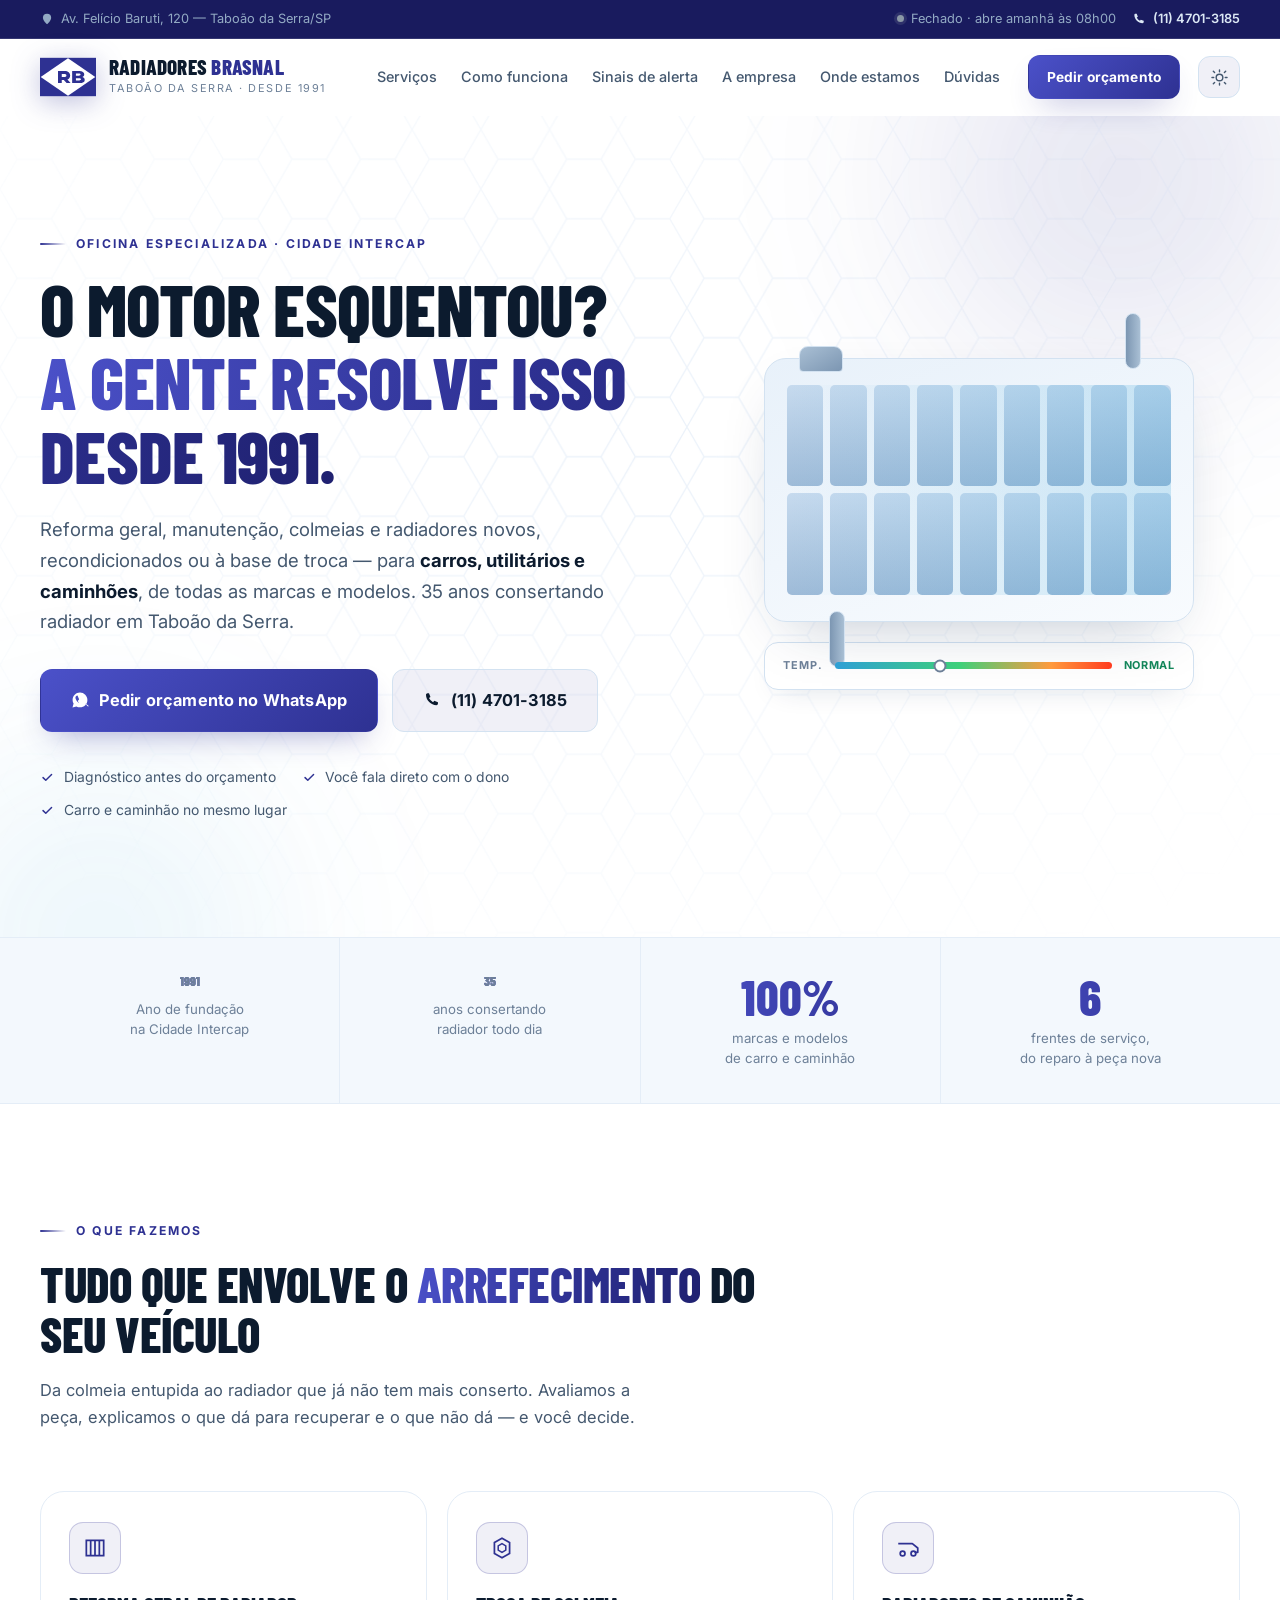
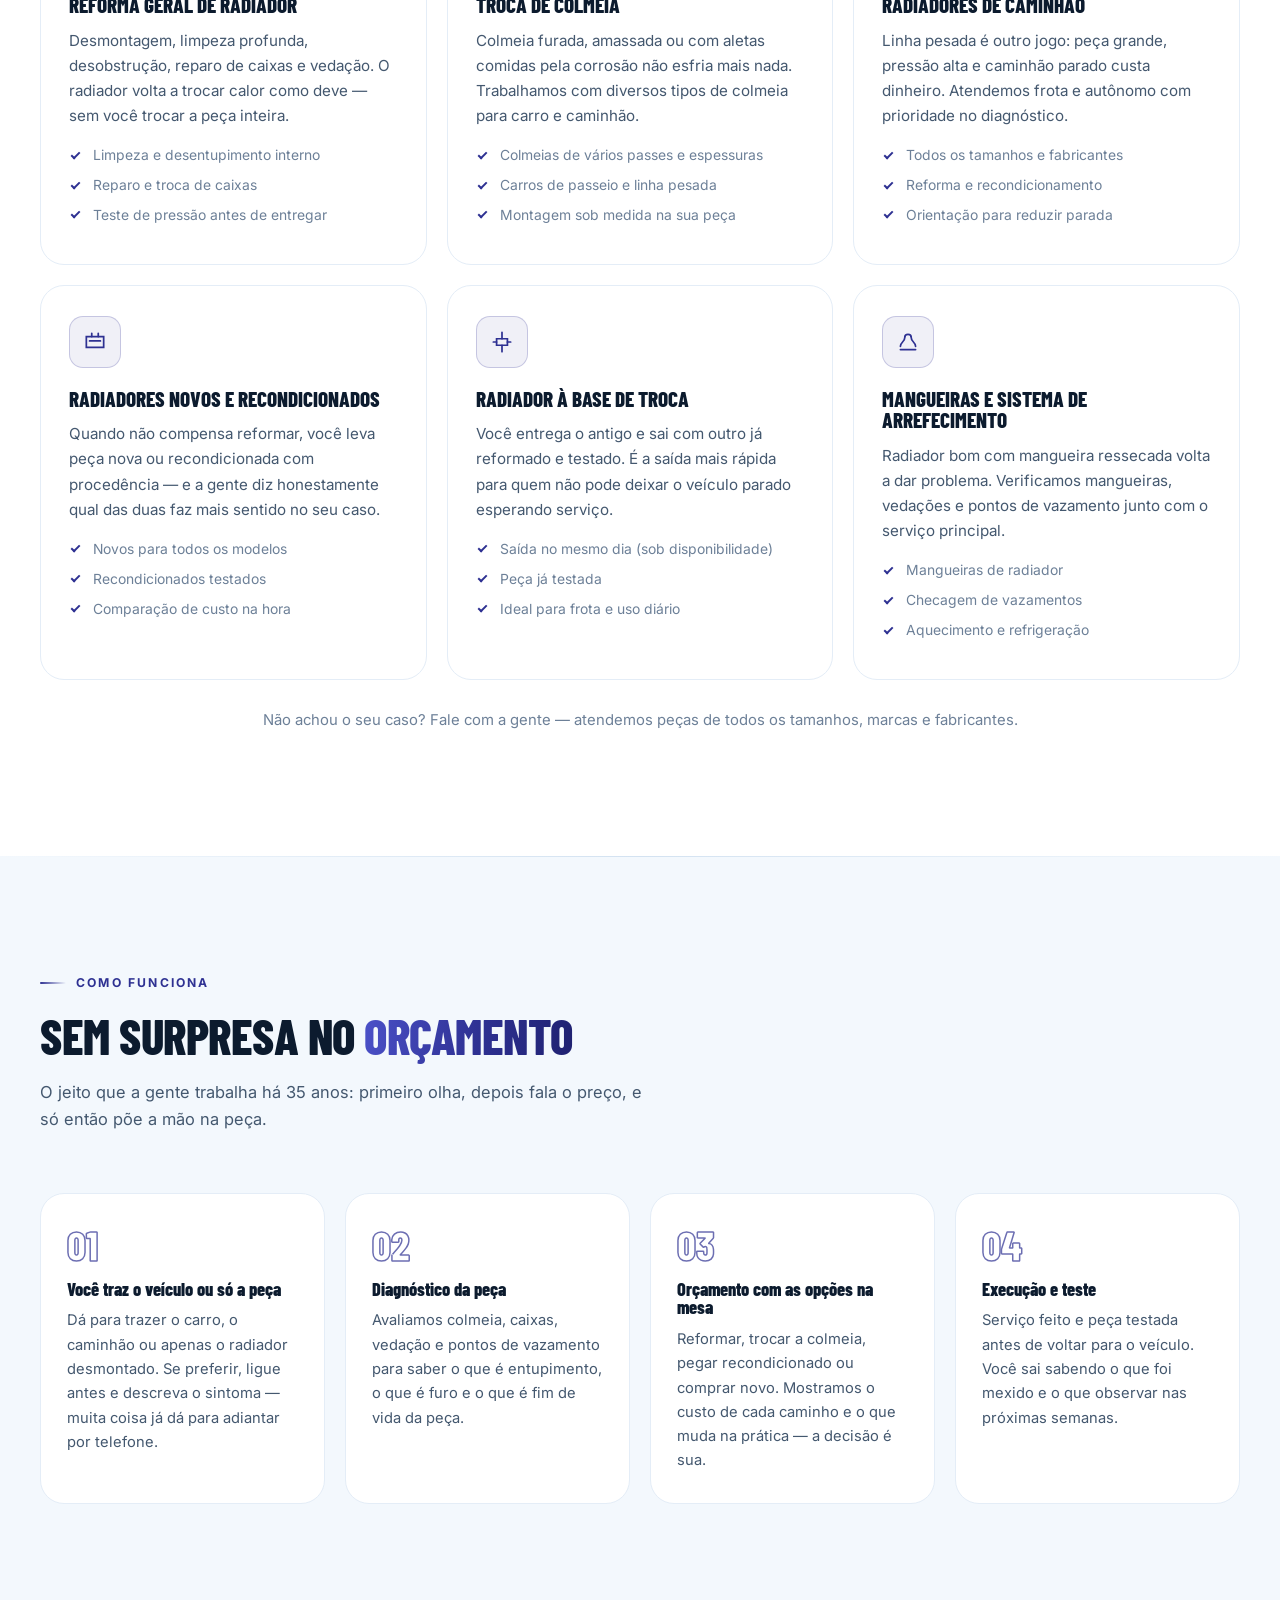
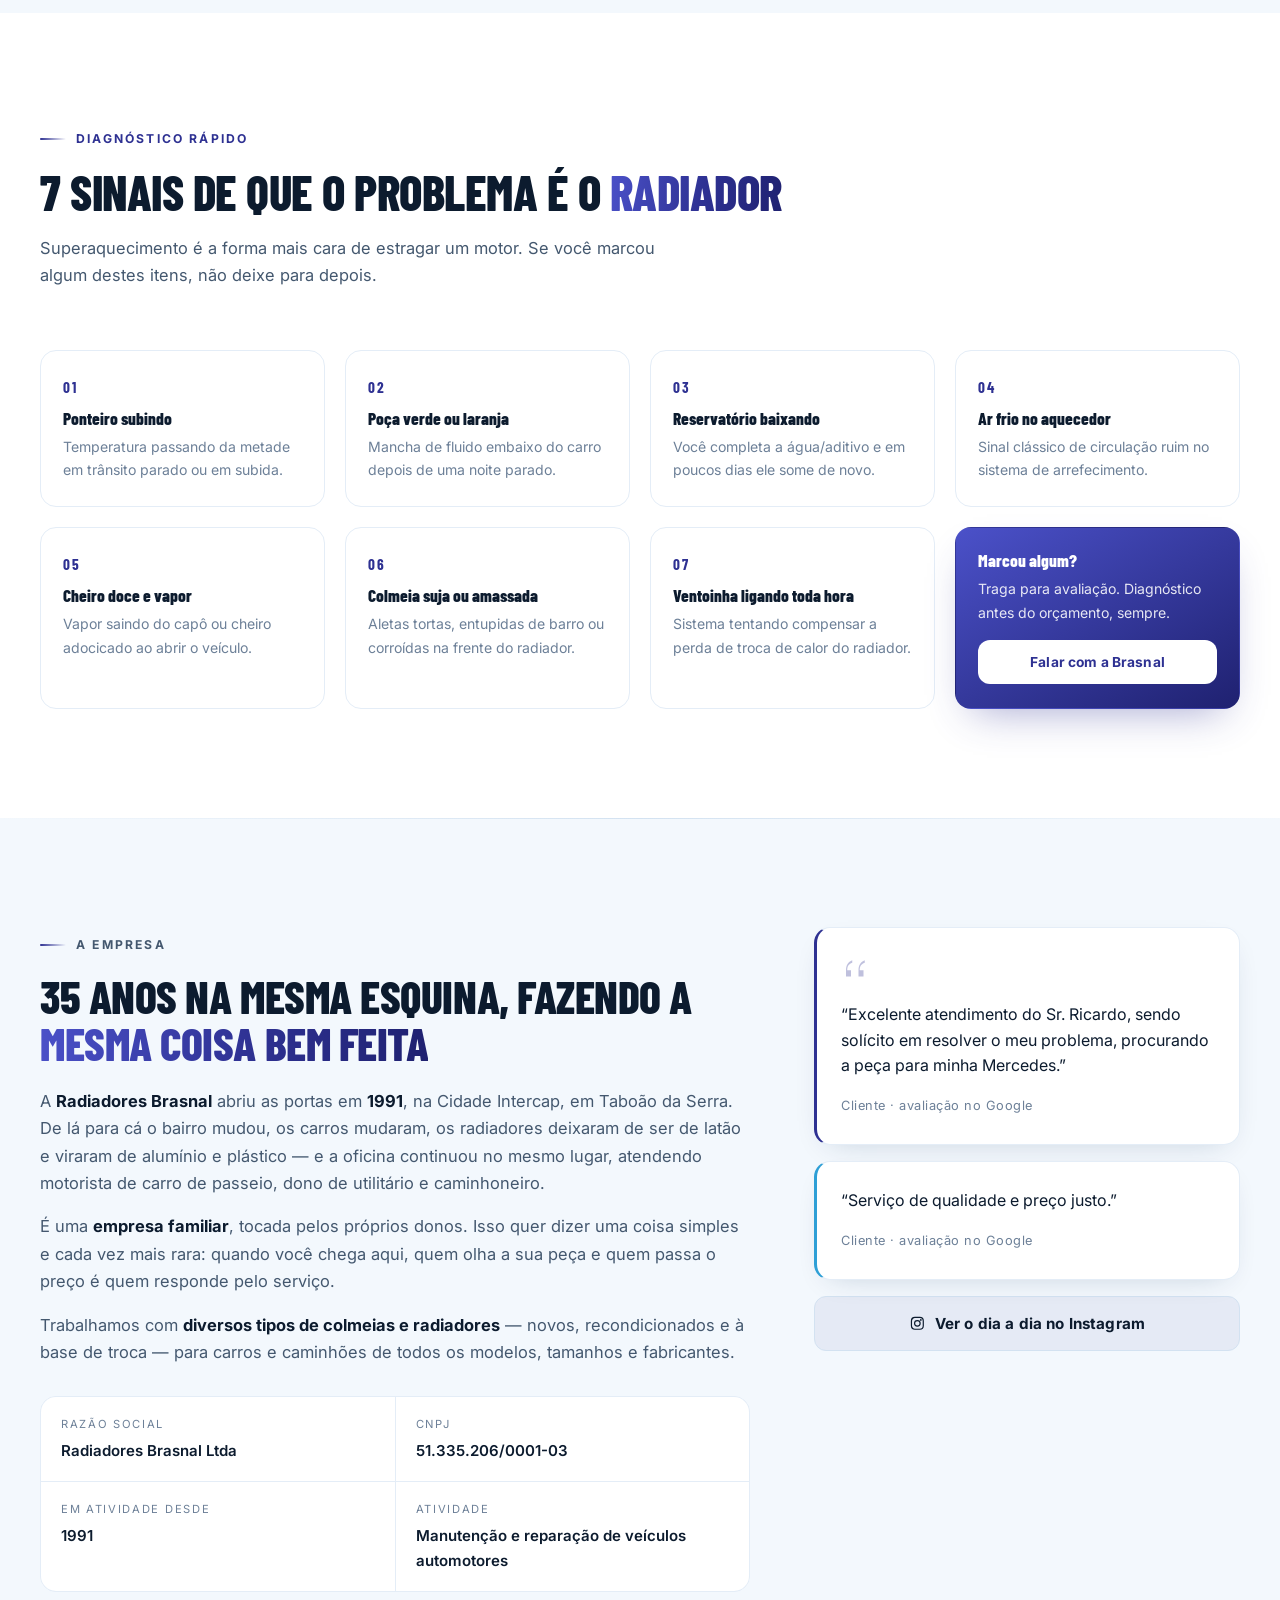
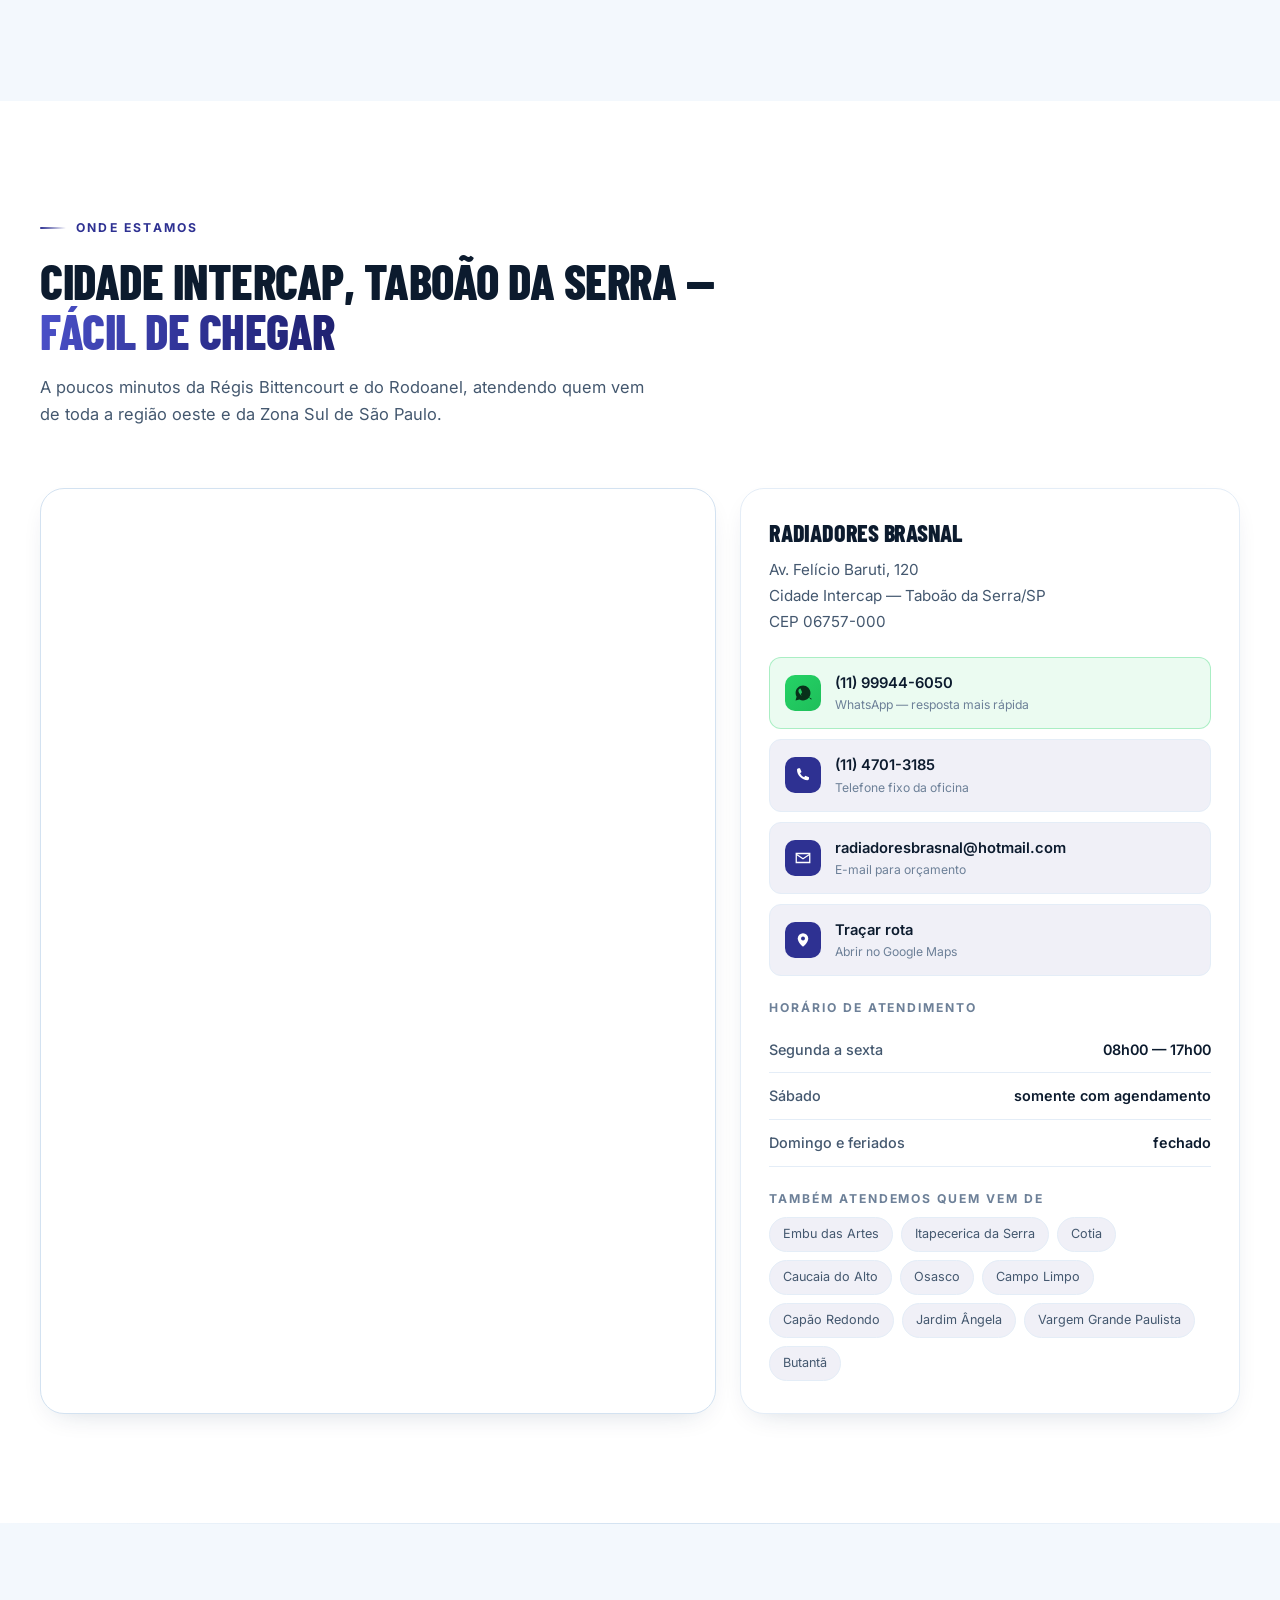
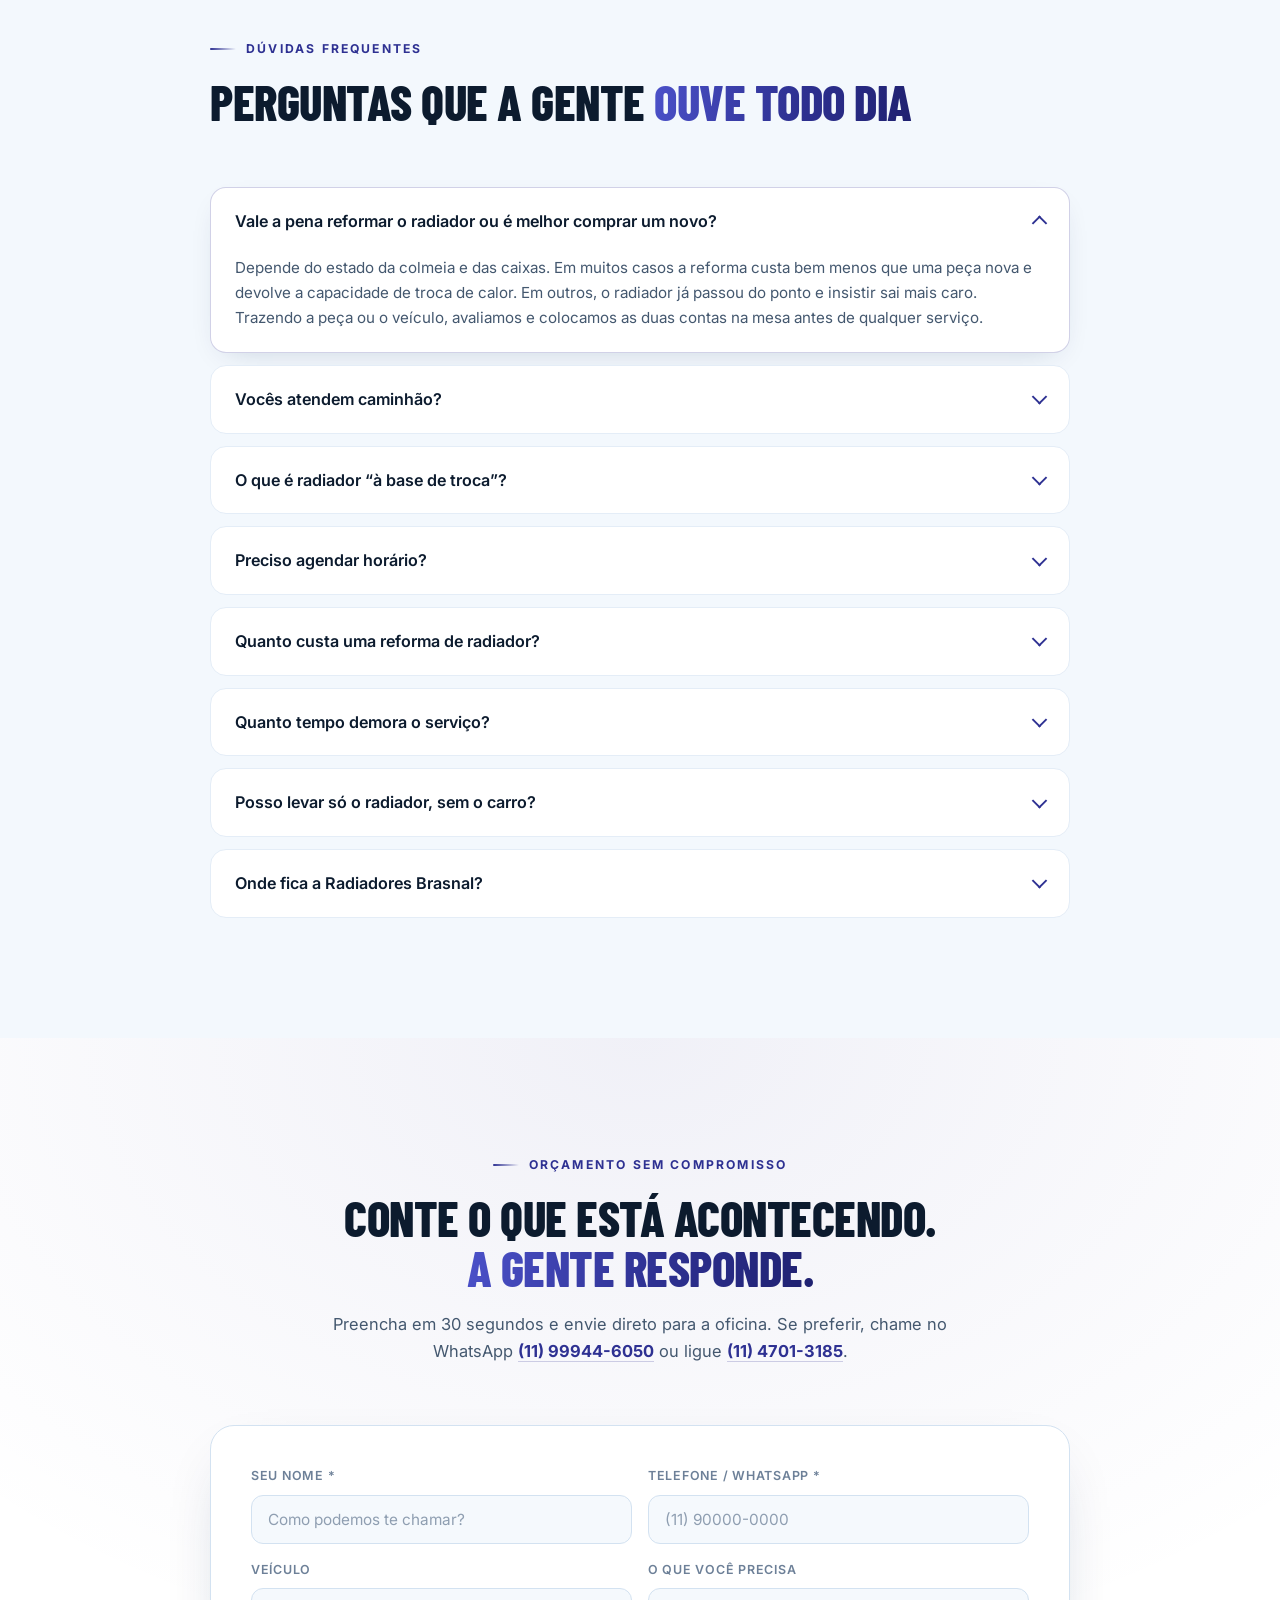
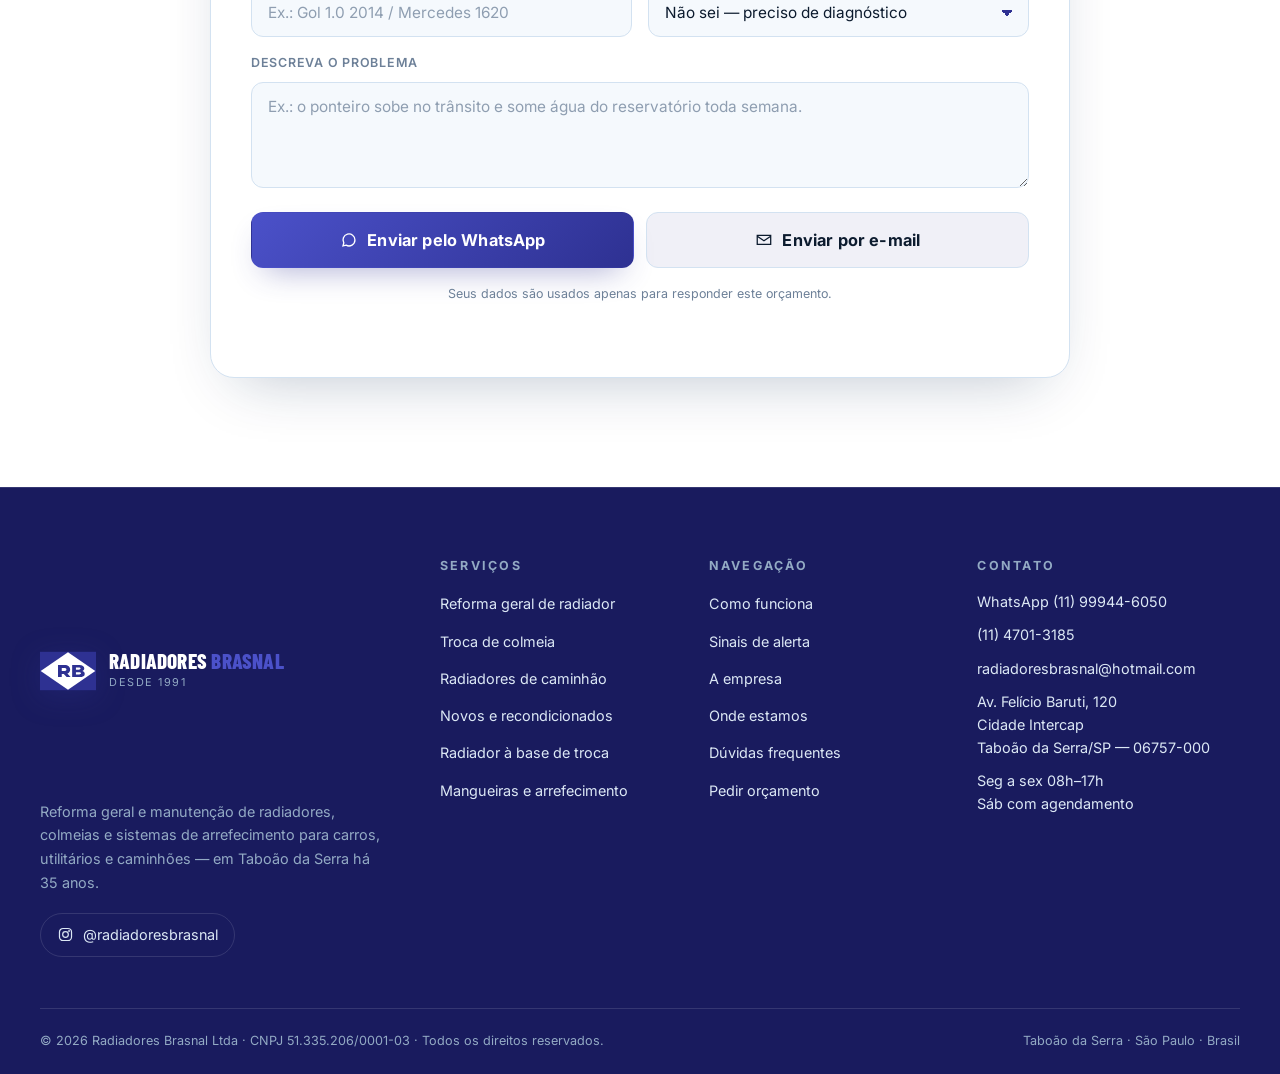
==== commit 00a37013: "Aplica o logo oficial, ativa o WhatsApp e corrige os dados da empresa Correções passadas pelo client" ====
--- a/index.html
+++ b/index.html
@@ -5,8 +5,8 @@
 <meta name="viewport" content="width=device-width, initial-scale=1, viewport-fit=cover">
 <meta name="theme-color" content="#0A2340">
 
-<title>Radiadores Brasnal | Reforma e Manutenção de Radiadores em Taboão da Serra desde 1982</title>
-<meta name="description" content="Reforma geral e manutenção de radiadores em Taboão da Serra desde 1982. Colmeias, radiadores novos, recondicionados e à base de troca para carros, utilitários e caminhões — todas as marcas e modelos. Ligue (11) 4701-3185.">
+<title>Radiadores Brasnal | Reforma e Manutenção de Radiadores em Taboão da Serra desde 1991</title>
+<meta name="description" content="Reforma geral e manutenção de radiadores em Taboão da Serra desde 1991. Colmeias, radiadores novos, recondicionados e à base de troca para carros, utilitários e caminhões — todas as marcas e modelos. Ligue (11) 4701-3185.">
 <meta name="keywords" content="radiador Taboão da Serra, reforma de radiador, conserto de radiador, colmeia de radiador, radiador de caminhão, recondicionamento de radiador, oficina de radiadores, superaquecimento, sistema de arrefecimento">
 <meta name="author" content="Radiadores Brasnal Ltda">
 <meta name="robots" content="index, follow, max-image-preview:large">
@@ -22,14 +22,14 @@
 <meta property="og:type" content="website">
 <meta property="og:locale" content="pt_BR">
 <meta property="og:site_name" content="Radiadores Brasnal">
-<meta property="og:title" content="Radiadores Brasnal | Radiadores em Taboão da Serra desde 1982">
-<meta property="og:description" content="Reforma geral, manutenção, colmeias e radiadores novos ou recondicionados para carros, utilitários e caminhões. Mais de 40 anos em Taboão da Serra.">
+<meta property="og:title" content="Radiadores Brasnal | Radiadores em Taboão da Serra desde 1991">
+<meta property="og:description" content="Reforma geral, manutenção, colmeias e radiadores novos ou recondicionados para carros, utilitários e caminhões. 35 anos em Taboão da Serra.">
 <meta property="og:url" content="https://sussamgtads.github.io/radiadores-brasnal/">
 <meta property="og:image" content="https://sussamgtads.github.io/radiadores-brasnal/assets/img/og-brasnal.png">
 <meta property="og:image:width" content="1200">
 <meta property="og:image:height" content="630">
 <meta name="twitter:card" content="summary_large_image">
-<meta name="twitter:title" content="Radiadores Brasnal | Radiadores em Taboão da Serra desde 1982">
+<meta name="twitter:title" content="Radiadores Brasnal | Radiadores em Taboão da Serra desde 1991">
 <meta name="twitter:description" content="Reforma geral e manutenção de radiadores. Carros, utilitários e caminhões. Todas as marcas.">
 <meta name="twitter:image" content="https://sussamgtads.github.io/radiadores-brasnal/assets/img/og-brasnal.png">
 
@@ -63,11 +63,11 @@
       "name": "Radiadores Brasnal",
       "legalName": "Radiadores Brasnal Ltda",
       "alternateName": "Brasnal Radiadores",
-      "description": "Oficina especializada em reforma geral e manutenção de radiadores, colmeias e sistemas de arrefecimento para carros, utilitários e caminhões. Em Taboão da Serra desde 1982.",
+      "description": "Oficina especializada em reforma geral e manutenção de radiadores, colmeias e sistemas de arrefecimento para carros, utilitários e caminhões. Em Taboão da Serra desde 1991.",
       "url": "https://sussamgtads.github.io/radiadores-brasnal/",
       "telephone": "+551147013185",
       "email": "radiadoresbrasnal@hotmail.com",
-      "foundingDate": "1982-09-17",
+      "foundingDate": "1991",
       "taxID": "51.335.206/0001-03",
       "priceRange": "$$",
       "currenciesAccepted": "BRL",
@@ -84,7 +84,7 @@
       "geo": { "@type": "GeoCoordinates", "latitude": -23.6167, "longitude": -46.7833 },
       "sameAs": ["https://www.instagram.com/radiadoresbrasnal/"],
       "openingHoursSpecification": [
-        { "@type": "OpeningHoursSpecification", "dayOfWeek": ["Monday","Tuesday","Wednesday","Thursday","Friday"], "opens": "08:00", "closes": "18:00" },
+        { "@type": "OpeningHoursSpecification", "dayOfWeek": ["Monday","Tuesday","Wednesday","Thursday","Friday"], "opens": "08:00", "closes": "17:00" },
         { "@type": "OpeningHoursSpecification", "dayOfWeek": "Saturday", "opens": "08:00", "closes": "12:00", "description": "Somente com agendamento" }
       ],
       "areaServed": [
@@ -126,7 +126,7 @@
         { "@type": "Question", "name": "O que é radiador à base de troca?",
           "acceptedAnswer": { "@type": "Answer", "text": "Você entrega o radiador antigo e leva outro já reformado e testado no lugar. É a opção mais rápida quando o veículo não pode ficar parado." } },
         { "@type": "Question", "name": "Preciso agendar?",
-          "acceptedAnswer": { "@type": "Answer", "text": "De segunda a sexta você pode chegar direto. Aos sábados o atendimento é feito somente com horário agendado — ligue antes no (11) 4701-3185." } },
+          "acceptedAnswer": { "@type": "Answer", "text": "De segunda a sexta você pode chegar direto. Aos sábados o atendimento é feito somente com horário agendado — chame no WhatsApp (11) 99944-6050 ou ligue no (11) 4701-3185." } },
         { "@type": "Question", "name": "Onde fica a Radiadores Brasnal?",
           "acceptedAnswer": { "@type": "Answer", "text": "Av. Felício Baruti, 120 — Cidade Intercap, Taboão da Serra/SP, CEP 06757-000. Fácil acesso para quem vem de Embu, Itapecerica, Cotia, Osasco e da Zona Sul de São Paulo." } }
       ]
@@ -144,7 +144,7 @@
   <div class="wrap topbar__in">
     <span class="topbar__item"><svg class="ic" viewBox="0 0 24 24" aria-hidden="true"><path d="M12 21s-7-5.5-7-11a7 7 0 1114 0c0 5.5-7 11-7 11z"/><circle cx="12" cy="10" r="2.6"/></svg> Av. Felício Baruti, 120 — Taboão da Serra/SP</span>
     <span class="topbar__sep" aria-hidden="true"></span>
-    <span class="topbar__item" id="statusHorario"><span class="dot" aria-hidden="true"></span> <span data-status-text>Seg a Sex 08h–18h</span></span>
+    <span class="topbar__item" id="statusHorario"><span class="dot" aria-hidden="true"></span> <span data-status-text>Seg a Sex 08h–17h</span></span>
     <a class="topbar__item topbar__phone" data-cta="tel" href="tel:+551147013185"><svg class="ic" viewBox="0 0 24 24" aria-hidden="true"><path d="M4 5c0-1 1-2 2-2h2l2 5-2 1.5a12 12 0 005.5 5.5L15 13l5 2v2c0 1-1 2-2 2C10.8 19 4 12.2 4 5z"/></svg> (11) 4701-3185</a>
   </div>
 </div>
@@ -153,14 +153,10 @@
 <header class="hd" id="hd">
   <div class="wrap hd__in">
     <a class="brand" href="#topo" aria-label="Radiadores Brasnal — início">
-      <span class="brand__mark" aria-hidden="true">
-        <svg viewBox="0 0 40 40"><defs><linearGradient id="bg1" x1="0" y1="0" x2="1" y2="1"><stop class="s1" offset="0"/><stop class="s2" offset="1"/></linearGradient></defs>
-        <rect x="2" y="4" width="36" height="32" rx="5" fill="url(#bg1)"/>
-        <g class="fins"><rect x="7" y="9" width="3" height="22" rx="1.5"/><rect x="13" y="9" width="3" height="22" rx="1.5"/><rect x="19" y="9" width="3" height="22" rx="1.5"/><rect x="25" y="9" width="3" height="22" rx="1.5"/><rect x="31" y="9" width="2.5" height="22" rx="1.2"/></g></svg>
-      </span>
+      <img class="brand__mark" src="assets/img/logo-rb.svg" width="324" height="222" alt="Radiadores Brasnal">
       <span class="brand__txt">
         <strong>Radiadores <em>Brasnal</em></strong>
-        <small>Taboão da Serra · desde 1982</small>
+        <small>Taboão da Serra · desde 1991</small>
       </span>
     </a>
 
@@ -212,16 +208,16 @@
     <div class="hero__copy">
       <p class="eyebrow reveal"><span class="eyebrow__pin"></span> Oficina especializada · Cidade Intercap</p>
 
-      <h1 class="reveal">O motor esquentou?<br><span class="grad">A gente resolve isso desde&nbsp;1982.</span></h1>
+      <h1 class="reveal">O motor esquentou?<br><span class="grad">A gente resolve isso desde&nbsp;1991.</span></h1>
 
       <p class="lead reveal">Reforma geral, manutenção, colmeias e radiadores novos, recondicionados ou à base de troca —
         para <strong>carros, utilitários e caminhões</strong>, de todas as marcas e modelos.
-        Mais de 40 anos consertando radiador em Taboão da Serra.</p>
+        35 anos consertando radiador em Taboão da Serra.</p>
 
       <div class="hero__cta reveal">
         <a class="btn btn--primary btn--lg" data-cta="whats" href="#orcamento">
-          <svg class="ic" viewBox="0 0 24 24" aria-hidden="true"><path d="M20 12a8 8 0 01-11.8 7L4 20l1.1-4A8 8 0 1120 12z" fill="none" stroke="currentColor" stroke-width="1.8"/></svg>
-          Pedir orçamento agora
+          <svg class="ic" viewBox="0 0 24 24" aria-hidden="true"><path d="M12.04 2C6.58 2 2.13 6.45 2.13 11.91c0 1.75.46 3.46 1.32 4.96L2 22l5.25-1.38a9.86 9.86 0 004.79 1.22h.01c5.46 0 9.91-4.45 9.91-9.91 0-2.65-1.03-5.14-2.9-7.01A9.82 9.82 0 0012.04 2zm5.8 14.13c-.25.69-1.45 1.32-2.01 1.4-.51.08-1.16.11-1.87-.12-.43-.14-.99-.32-1.7-.63-2.99-1.29-4.94-4.3-5.09-4.5-.15-.2-1.22-1.62-1.22-3.09s.77-2.19 1.04-2.49c.27-.3.59-.37.79-.37.2 0 .39 0 .57.01.18.01.42-.7.81.61.4.96 1.35 3.31 1.47 3.55.12.24.2.52.04.82-.16.3-.24.49-.47.75-.24.27-.5.6-.71.8-.24.24-.48.5-.21.97.27.47 1.21 1.99 2.6 3.23 1.78 1.59 3.28 2.08 3.75 2.31.47.24.74.2 1.01-.12.27-.32 1.16-1.35 1.47-1.82.31-.47.62-.39 1.04-.24.42.16 2.68 1.26 3.14 1.49.46.24.77.35.88.55.11.2.11 1.15-.14 1.84z"/></svg>
+          Pedir orçamento no WhatsApp
         </a>
         <a class="btn btn--ghost btn--lg" data-cta="tel" href="tel:+551147013185">
           <svg class="ic" viewBox="0 0 24 24" aria-hidden="true"><path d="M4 5c0-1 1-2 2-2h2l2 5-2 1.5a12 12 0 005.5 5.5L15 13l5 2v2c0 1-1 2-2 2C10.8 19 4 12.2 4 5z"/></svg>
@@ -258,10 +254,10 @@
 <!-- ══════════ NÚMEROS ══════════ -->
 <section class="stats">
   <div class="wrap stats__in">
-    <div class="stat reveal"><b><span class="count" data-to="1982" data-plain>1982</span></b><span>Ano de fundação<br>na Cidade Intercap</span></div>
-    <div class="stat reveal"><b><span class="count" data-to="40">0</span>+</b><span>anos consertando<br>radiador todo dia</span></div>
-    <div class="stat reveal"><b>2</b><span>gerações de<br>administração familiar</span></div>
+    <div class="stat reveal"><b><span class="count" data-to="1991" data-plain>1991</span></b><span>Ano de fundação<br>na Cidade Intercap</span></div>
+    <div class="stat reveal"><b><span class="count" data-to="35">0</span></b><span>anos consertando<br>radiador todo dia</span></div>
     <div class="stat reveal"><b>100%</b><span>marcas e modelos<br>de carro e caminhão</span></div>
+    <div class="stat reveal"><b>6</b><span>frentes de serviço,<br>do reparo à peça nova</span></div>
   </div>
 </section>
 
@@ -328,7 +324,7 @@
     <header class="sechead reveal">
       <p class="eyebrow"><span class="eyebrow__pin"></span> Como funciona</p>
       <h2>Sem surpresa no <span class="grad">orçamento</span></h2>
-      <p class="sub">O jeito que a gente trabalha há mais de quatro décadas: primeiro olha, depois fala o preço, e só então põe a mão na peça.</p>
+      <p class="sub">O jeito que a gente trabalha há 35 anos: primeiro olha, depois fala o preço, e só então põe a mão na peça.</p>
     </header>
 
     <ol class="steps">
@@ -379,15 +375,15 @@
   <div class="wrap about">
     <div class="about__copy reveal">
       <p class="eyebrow"><span class="eyebrow__pin"></span> A empresa</p>
-      <h2>Quatro décadas na mesma esquina, fazendo a <span class="grad">mesma coisa bem feita</span></h2>
-      <p>A <strong>Radiadores Brasnal</strong> abriu as portas em <strong>17 de setembro de 1982</strong>, na Cidade Intercap, em Taboão da Serra. De lá para cá o bairro mudou, os carros mudaram, os radiadores deixaram de ser de latão e viraram de alumínio e plástico — e a oficina continuou no mesmo lugar, atendendo motorista de carro de passeio, dono de utilitário e caminhoneiro.</p>
+      <h2>35 anos na mesma esquina, fazendo a <span class="grad">mesma coisa bem feita</span></h2>
+      <p>A <strong>Radiadores Brasnal</strong> abriu as portas em <strong>1991</strong>, na Cidade Intercap, em Taboão da Serra. De lá para cá o bairro mudou, os carros mudaram, os radiadores deixaram de ser de latão e viraram de alumínio e plástico — e a oficina continuou no mesmo lugar, atendendo motorista de carro de passeio, dono de utilitário e caminhoneiro.</p>
       <p>É uma <strong>empresa familiar</strong>, tocada pelos próprios donos. Isso quer dizer uma coisa simples e cada vez mais rara: quando você chega aqui, quem olha a sua peça e quem passa o preço é quem responde pelo serviço.</p>
       <p>Trabalhamos com <strong>diversos tipos de colmeias e radiadores</strong> — novos, recondicionados e à base de troca — para carros e caminhões de todos os modelos, tamanhos e fabricantes.</p>
 
       <dl class="facts">
         <div><dt>Razão social</dt><dd>Radiadores Brasnal Ltda</dd></div>
         <div><dt>CNPJ</dt><dd>51.335.206/0001-03</dd></div>
-        <div><dt>Fundação</dt><dd>17/09/1982</dd></div>
+        <div><dt>Em atividade desde</dt><dd>1991</dd></div>
         <div><dt>Atividade</dt><dd>Manutenção e reparação de veículos automotores</dd></div>
       </dl>
     </div>
@@ -434,14 +430,15 @@
         </address>
 
         <div class="region__rows">
-          <a class="row" data-cta="tel" href="tel:+551147013185"><span class="row__ic"><svg viewBox="0 0 24 24"><path d="M4 5c0-1 1-2 2-2h2l2 5-2 1.5a12 12 0 005.5 5.5L15 13l5 2v2c0 1-1 2-2 2C10.8 19 4 12.2 4 5z"/></svg></span><span><b>(11) 4701-3185</b><small>Telefone da oficina</small></span></a>
+          <a class="row row--zap" data-cta="whats" href="#orcamento"><span class="row__ic"><svg viewBox="0 0 24 24"><path d="M12.04 2C6.58 2 2.13 6.45 2.13 11.91c0 1.75.46 3.46 1.32 4.96L2 22l5.25-1.38a9.86 9.86 0 004.79 1.22h.01c5.46 0 9.91-4.45 9.91-9.91 0-2.65-1.03-5.14-2.9-7.01A9.82 9.82 0 0012.04 2zm5.8 14.13c-.25.69-1.45 1.32-2.01 1.4-.51.08-1.16.11-1.87-.12-.43-.14-.99-.32-1.7-.63-2.99-1.29-4.94-4.3-5.09-4.5-.15-.2-1.22-1.62-1.22-3.09s.77-2.19 1.04-2.49c.27-.3.59-.37.79-.37.2 0 .39 0 .57.01.18.01.42-.7.81.61.4.96 1.35 3.31 1.47 3.55.12.24.2.52.04.82-.16.3-.24.49-.47.75-.24.27-.5.6-.71.8-.24.24-.48.5-.21.97.27.47 1.21 1.99 2.6 3.23 1.78 1.59 3.28 2.08 3.75 2.31.47.24.74.2 1.01-.12.27-.32 1.16-1.35 1.47-1.82.31-.47.62-.39 1.04-.24.42.16 2.68 1.26 3.14 1.49.46.24.77.35.88.55.11.2.11 1.15-.14 1.84z"/></svg></span><span><b>(11) 99944-6050</b><small>WhatsApp — resposta mais rápida</small></span></a>
+          <a class="row" data-cta="tel" href="tel:+551147013185"><span class="row__ic"><svg viewBox="0 0 24 24"><path d="M4 5c0-1 1-2 2-2h2l2 5-2 1.5a12 12 0 005.5 5.5L15 13l5 2v2c0 1-1 2-2 2C10.8 19 4 12.2 4 5z"/></svg></span><span><b>(11) 4701-3185</b><small>Telefone fixo da oficina</small></span></a>
           <a class="row" href="mailto:radiadoresbrasnal@hotmail.com"><span class="row__ic"><svg viewBox="0 0 24 24"><path d="M3 6h18v12H3z" fill="none" stroke="currentColor" stroke-width="1.7"/><path d="M3 7l9 6 9-6" fill="none" stroke="currentColor" stroke-width="1.7"/></svg></span><span><b>radiadoresbrasnal@hotmail.com</b><small>E-mail para orçamento</small></span></a>
           <a class="row" href="https://www.google.com/maps/dir/?api=1&destination=Radiadores+Brasnal+Avenida+Fel%C3%ADcio+Baruti+120+Tabo%C3%A3o+da+Serra+SP" target="_blank" rel="noopener"><span class="row__ic"><svg viewBox="0 0 24 24"><path d="M12 21s-7-5.5-7-11a7 7 0 1114 0c0 5.5-7 11-7 11z"/><circle class="knock" cx="12" cy="10" r="2.6"/></svg></span><span><b>Traçar rota</b><small>Abrir no Google Maps</small></span></a>
         </div>
 
         <h4>Horário de atendimento</h4>
         <table class="hours">
-          <tr><th scope="row">Segunda a sexta</th><td>08h00 — 18h00</td></tr>
+          <tr><th scope="row">Segunda a sexta</th><td>08h00 — 17h00</td></tr>
           <tr><th scope="row">Sábado</th><td>somente com agendamento</td></tr>
           <tr><th scope="row">Domingo e feriados</th><td>fechado</td></tr>
         </table>
@@ -475,7 +472,7 @@
         <p>Você entrega o radiador antigo e leva outro já reformado e testado no lugar. É a opção mais rápida quando o veículo não pode ficar parado esperando o serviço ser feito na sua peça.</p></details>
 
       <details class="reveal"><summary>Preciso agendar horário?</summary>
-        <p>De segunda a sexta você pode chegar direto na oficina. Aos sábados o atendimento é feito <strong>somente com horário agendado</strong> — ligue antes no (11) 4701-3185 para combinar.</p></details>
+        <p>De segunda a sexta você pode chegar direto na oficina. Aos sábados o atendimento é feito <strong>somente com horário agendado</strong> — chame antes no WhatsApp (11) 99944-6050 ou ligue no (11) 4701-3185.</p></details>
 
       <details class="reveal"><summary>Quanto custa uma reforma de radiador?</summary>
         <p>Não existe preço único: muda conforme o tipo de veículo, o tamanho da colmeia e o que está danificado. Por isso o orçamento vem sempre depois do diagnóstico da peça — e sem compromisso.</p></details>
@@ -498,7 +495,7 @@
     <header class="sechead reveal">
       <p class="eyebrow"><span class="eyebrow__pin"></span> Orçamento sem compromisso</p>
       <h2>Conte o que está acontecendo.<br><span class="grad">A gente responde.</span></h2>
-      <p class="sub">Preencha em 30 segundos e envie direto para a oficina. Se preferir, ligue: <a data-cta="tel" href="tel:+551147013185"><strong>(11) 4701-3185</strong></a>.</p>
+      <p class="sub">Preencha em 30 segundos e envie direto para a oficina. Se preferir, chame no WhatsApp <a data-cta="whats" href="#orcamento"><strong>(11) 99944-6050</strong></a> ou ligue <a data-cta="tel" href="tel:+551147013185"><strong>(11) 4701-3185</strong></a>.</p>
     </header>
 
     <form class="form reveal" id="formOrcamento" novalidate>
@@ -544,14 +541,10 @@
   <div class="wrap ft__in">
     <div class="ft__col ft__col--brand">
       <a class="brand brand--ft" href="#topo">
-        <span class="brand__mark" aria-hidden="true">
-          <svg viewBox="0 0 40 40"><defs><linearGradient id="bg2" x1="0" y1="0" x2="1" y2="1"><stop class="s1" offset="0"/><stop class="s2" offset="1"/></linearGradient></defs>
-          <rect x="2" y="4" width="36" height="32" rx="5" fill="url(#bg2)"/>
-          <g class="fins"><rect x="7" y="9" width="3" height="22" rx="1.5"/><rect x="13" y="9" width="3" height="22" rx="1.5"/><rect x="19" y="9" width="3" height="22" rx="1.5"/><rect x="25" y="9" width="3" height="22" rx="1.5"/><rect x="31" y="9" width="2.5" height="22" rx="1.2"/></g></svg>
-        </span>
-        <span class="brand__txt"><strong>Radiadores <em>Brasnal</em></strong><small>Desde 1982</small></span>
+        <img class="brand__mark" src="assets/img/logo-rb.svg" width="324" height="222" alt="Radiadores Brasnal" loading="lazy">
+        <span class="brand__txt"><strong>Radiadores <em>Brasnal</em></strong><small>Desde 1991</small></span>
       </a>
-      <p>Reforma geral e manutenção de radiadores, colmeias e sistemas de arrefecimento para carros, utilitários e caminhões — em Taboão da Serra há mais de 40 anos.</p>
+      <p>Reforma geral e manutenção de radiadores, colmeias e sistemas de arrefecimento para carros, utilitários e caminhões — em Taboão da Serra há 35 anos.</p>
       <a class="ft__ig" href="https://www.instagram.com/radiadoresbrasnal/" target="_blank" rel="noopener">
         <svg viewBox="0 0 24 24" aria-hidden="true"><rect x="3.5" y="3.5" width="17" height="17" rx="5" fill="none" stroke="currentColor" stroke-width="1.7"/><circle cx="12" cy="12" r="4" fill="none" stroke="currentColor" stroke-width="1.7"/><circle cx="17" cy="7" r="1.3"/></svg>
         @radiadoresbrasnal
@@ -571,10 +564,11 @@
     <div class="ft__col">
       <h3>Contato</h3>
       <ul class="ft__contact">
+        <li><a data-cta="whats" href="#orcamento">WhatsApp (11) 99944-6050</a></li>
         <li><a data-cta="tel" href="tel:+551147013185">(11) 4701-3185</a></li>
         <li><a href="mailto:radiadoresbrasnal@hotmail.com">radiadoresbrasnal@hotmail.com</a></li>
         <li>Av. Felício Baruti, 120<br>Cidade Intercap<br>Taboão da Serra/SP — 06757-000</li>
-        <li>Seg a sex 08h–18h<br>Sáb com agendamento</li>
+        <li>Seg a sex 08h–17h<br>Sáb com agendamento</li>
       </ul>
     </div>
   </div>
@@ -586,9 +580,9 @@
 </footer>
 
 <!-- Botão flutuante -->
-<a class="float" id="floatCta" data-cta="whats" href="#orcamento" aria-label="Falar com a Radiadores Brasnal">
-  <svg viewBox="0 0 24 24" aria-hidden="true"><path d="M20 12a8 8 0 01-11.8 7L4 20l1.1-4A8 8 0 1120 12z" fill="none" stroke="currentColor" stroke-width="1.9"/></svg>
-  <span>Fale conosco</span>
+<a class="float" id="floatCta" data-cta="whats" href="#orcamento" aria-label="Falar no WhatsApp com a Radiadores Brasnal">
+  <svg viewBox="0 0 24 24" aria-hidden="true"><path d="M12.04 2C6.58 2 2.13 6.45 2.13 11.91c0 1.75.46 3.46 1.32 4.96L2 22l5.25-1.38a9.86 9.86 0 004.79 1.22h.01c5.46 0 9.91-4.45 9.91-9.91 0-2.65-1.03-5.14-2.9-7.01A9.82 9.82 0 0012.04 2zm5.8 14.13c-.25.69-1.45 1.32-2.01 1.4-.51.08-1.16.11-1.87-.12-.43-.14-.99-.32-1.7-.63-2.99-1.29-4.94-4.3-5.09-4.5-.15-.2-1.22-1.62-1.22-3.09s.77-2.19 1.04-2.49c.27-.3.59-.37.79-.37.2 0 .39 0 .57.01.18.01.42-.7.81.61.4.96 1.35 3.31 1.47 3.55.12.24.2.52.04.82-.16.3-.24.49-.47.75-.24.27-.5.6-.71.8-.24.24-.48.5-.21.97.27.47 1.21 1.99 2.6 3.23 1.78 1.59 3.28 2.08 3.75 2.31.47.24.74.2 1.01-.12.27-.32 1.16-1.35 1.47-1.82.31-.47.62-.39 1.04-.24.42.16 2.68 1.26 3.14 1.49.46.24.77.35.88.55.11.2.11 1.15-.14 1.84z"/></svg>
+  <span>WhatsApp</span>
 </a>
 
 <script src="assets/js/config.js"></script>
--- a/assets/css/style.css
+++ b/assets/css/style.css
@@ -25,20 +25,22 @@
   --txt-2:#44586F;
   --txt-3:#6D8098;
 
-  /* marca */
-  --brand:#0B5FBF;
-  --brand-2:#2C87E8;
-  --brand-3:#084A99;
+  /* marca — o azul vem direto do logo da empresa (#2E3192) */
+  --brand:#2E3192;
+  --brand-2:#4B51C9;
+  --brand-3:#1F2170;
   --brand-ink:#FFFFFF;               /* texto sobre a cor da marca */
-  --brand-soft:rgba(11,95,191,.08);
-  --brand-line:rgba(11,95,191,.22);
-  --brand-glow:rgba(11,95,191,.34);
-  --brand-shadow:rgba(11,95,191,.45);
-  --accent2:#0E9FC4;                 /* acento secundário */
-  --accent2-glow:rgba(14,159,196,.26);
+  --brand-soft:rgba(46,49,146,.07);
+  --brand-line:rgba(46,49,146,.22);
+  --brand-glow:rgba(46,49,146,.30);
+  --brand-shadow:rgba(46,49,146,.45);
+  --accent2:#2E9FD6;                 /* acento secundário */
+  --accent2-glow:rgba(46,159,214,.24);
+  --zap:#25D366;                     /* verde oficial do WhatsApp */
+  --zap-2:#1EBE5A;
 
   /* faixas escuras (topo e rodapé) — moldura da página clara */
-  --band-bg:#0A2340;
+  --band-bg:#191B5E;
   --band-txt:#DCE8F5;
   --band-txt-2:#93AAC4;
   --band-line:rgba(255,255,255,.12);
@@ -84,6 +86,8 @@
   --brand-shadow:rgba(255,107,44,.85);
   --accent2:#3FC1F0;
   --accent2-glow:rgba(63,193,240,.32);
+  --zap:#25D366;
+  --zap-2:#1EBE5A;
 
   --band-bg:#070A0E;
   --band-txt:#A9B8C6;
@@ -182,12 +186,10 @@
 .hd.is-stuck{border-bottom-color:var(--line-soft);background:var(--hd-bg-stuck);box-shadow:var(--shadow-soft)}
 .hd__in{display:flex;align-items:center;gap:18px;height:76px}
 
-.brand{display:flex;align-items:center;gap:12px;min-width:0}
+.brand{display:flex;align-items:center;gap:13px;min-width:0}
 .brand__txt{min-width:0;overflow:hidden}
-.brand__mark{width:40px;height:40px;flex:none;display:block;filter:drop-shadow(0 6px 14px var(--brand-glow))}
-.brand__mark .s1{stop-color:var(--brand-2)}
-.brand__mark .s2{stop-color:var(--brand)}
-.brand__mark .fins{fill:var(--brand-ink);opacity:.9}
+.brand__mark{width:56px;flex:none;display:block;border-radius:4px;
+  filter:drop-shadow(0 6px 14px var(--brand-glow))}
 .brand__txt strong{display:block;font-family:var(--f-display);font-size:1.32rem;font-weight:800;letter-spacing:.01em;text-transform:uppercase;line-height:1}
 .brand__txt strong em{font-style:normal;color:var(--brand)}
 .brand__txt small{display:block;font-size:.68rem;color:var(--txt-3);letter-spacing:.14em;text-transform:uppercase;margin-top:3px}
@@ -236,7 +238,7 @@
 @media (max-width:520px){
   .hd__in{gap:10px;height:68px}
   .brand{gap:9px}
-  .brand__mark{width:34px;height:34px}
+  .brand__mark{width:46px}
   .brand__txt strong{font-size:1.08rem}
   .brand__txt small{font-size:.58rem;letter-spacing:.1em;white-space:nowrap;text-overflow:ellipsis;overflow:hidden}
   .theme,.burger{width:38px;height:38px}
@@ -385,6 +387,9 @@
 .region__rows{display:grid;gap:10px}
 .row{display:flex;align-items:center;gap:14px;padding:13px 15px;background:var(--brand-soft);border:1px solid var(--line-soft);border-radius:12px;transition:border-color .3s,transform .3s var(--ease)}
 .row:hover{border-color:var(--brand);transform:translateX(3px)}
+.row--zap{background:rgba(37,211,102,.09);border-color:rgba(37,211,102,.32)}
+.row--zap:hover{border-color:var(--zap)}
+.row--zap .row__ic{background:linear-gradient(135deg,var(--zap),var(--zap-2));color:#08301A}
 .row__ic{display:grid;place-items:center;width:36px;height:36px;flex:none;border-radius:10px;background:var(--brand);color:var(--brand-ink)}
 .row__ic svg{width:18px;height:18px;fill:currentColor}
 .row__ic .knock{fill:var(--brand)}
@@ -457,16 +462,24 @@
 .ft__bar{display:flex;flex-wrap:wrap;justify-content:space-between;gap:10px;margin-top:clamp(34px,4vw,52px);padding:22px 0;border-top:1px solid var(--band-line);font-size:.79rem;color:var(--band-txt-2)}
 .ft__bar p{margin:0}
 
-/* ── Botão flutuante ────────────────────────────────────── */
+/* ── Botão flutuante de WhatsApp ────────────────────────── */
 .float{
-  position:fixed;right:20px;bottom:20px;z-index:90;
-  display:inline-flex;align-items:center;gap:10px;
-  padding:15px 22px;border-radius:99px;font-weight:700;font-size:.93rem;
-  background:linear-gradient(135deg,var(--brand-2),var(--brand));color:var(--brand-ink);
-  box-shadow:0 16px 38px -12px var(--brand-shadow);
-  transform:translateY(120px);opacity:0;transition:transform .45s var(--ease),opacity .35s,box-shadow .3s;
+  position:fixed;right:22px;bottom:22px;z-index:90;
+  display:inline-flex;align-items:center;gap:11px;
+  padding:14px 22px 14px 16px;border-radius:99px;font-weight:700;font-size:.94rem;
+  background:linear-gradient(135deg,var(--zap),var(--zap-2));color:#08301A;
+  box-shadow:0 16px 38px -12px rgba(37,211,102,.75);
+  transform:translateY(130px);opacity:0;
+  transition:transform .45s var(--ease),opacity .35s,box-shadow .3s;
 }
 .float.is-vis{transform:none;opacity:1}
-.float:hover{box-shadow:0 22px 48px -12px var(--brand-shadow)}
-.float svg{width:21px;height:21px;fill:none;stroke:currentColor}
-@media (max-width:520px){.float{right:14px;bottom:14px;padding:14px 18px;font-size:.88rem}}
+.float:hover{box-shadow:0 22px 48px -12px rgba(37,211,102,.9);transform:translateY(-2px)}
+.float svg{width:27px;height:27px;fill:currentColor;flex:none}
+/* pulso discreto para chamar atenção sem incomodar */
+.float::before{content:"";position:absolute;inset:0;border-radius:99px;
+  border:2px solid var(--zap);opacity:0;animation:zap 3.2s var(--ease) infinite}
+@keyframes zap{0%{transform:scale(1);opacity:.55}70%,100%{transform:scale(1.22);opacity:0}}
+@media (max-width:520px){
+  .float{right:14px;bottom:14px;padding:12px 18px 12px 13px;font-size:.87rem;gap:9px}
+  .float svg{width:24px;height:24px}
+}
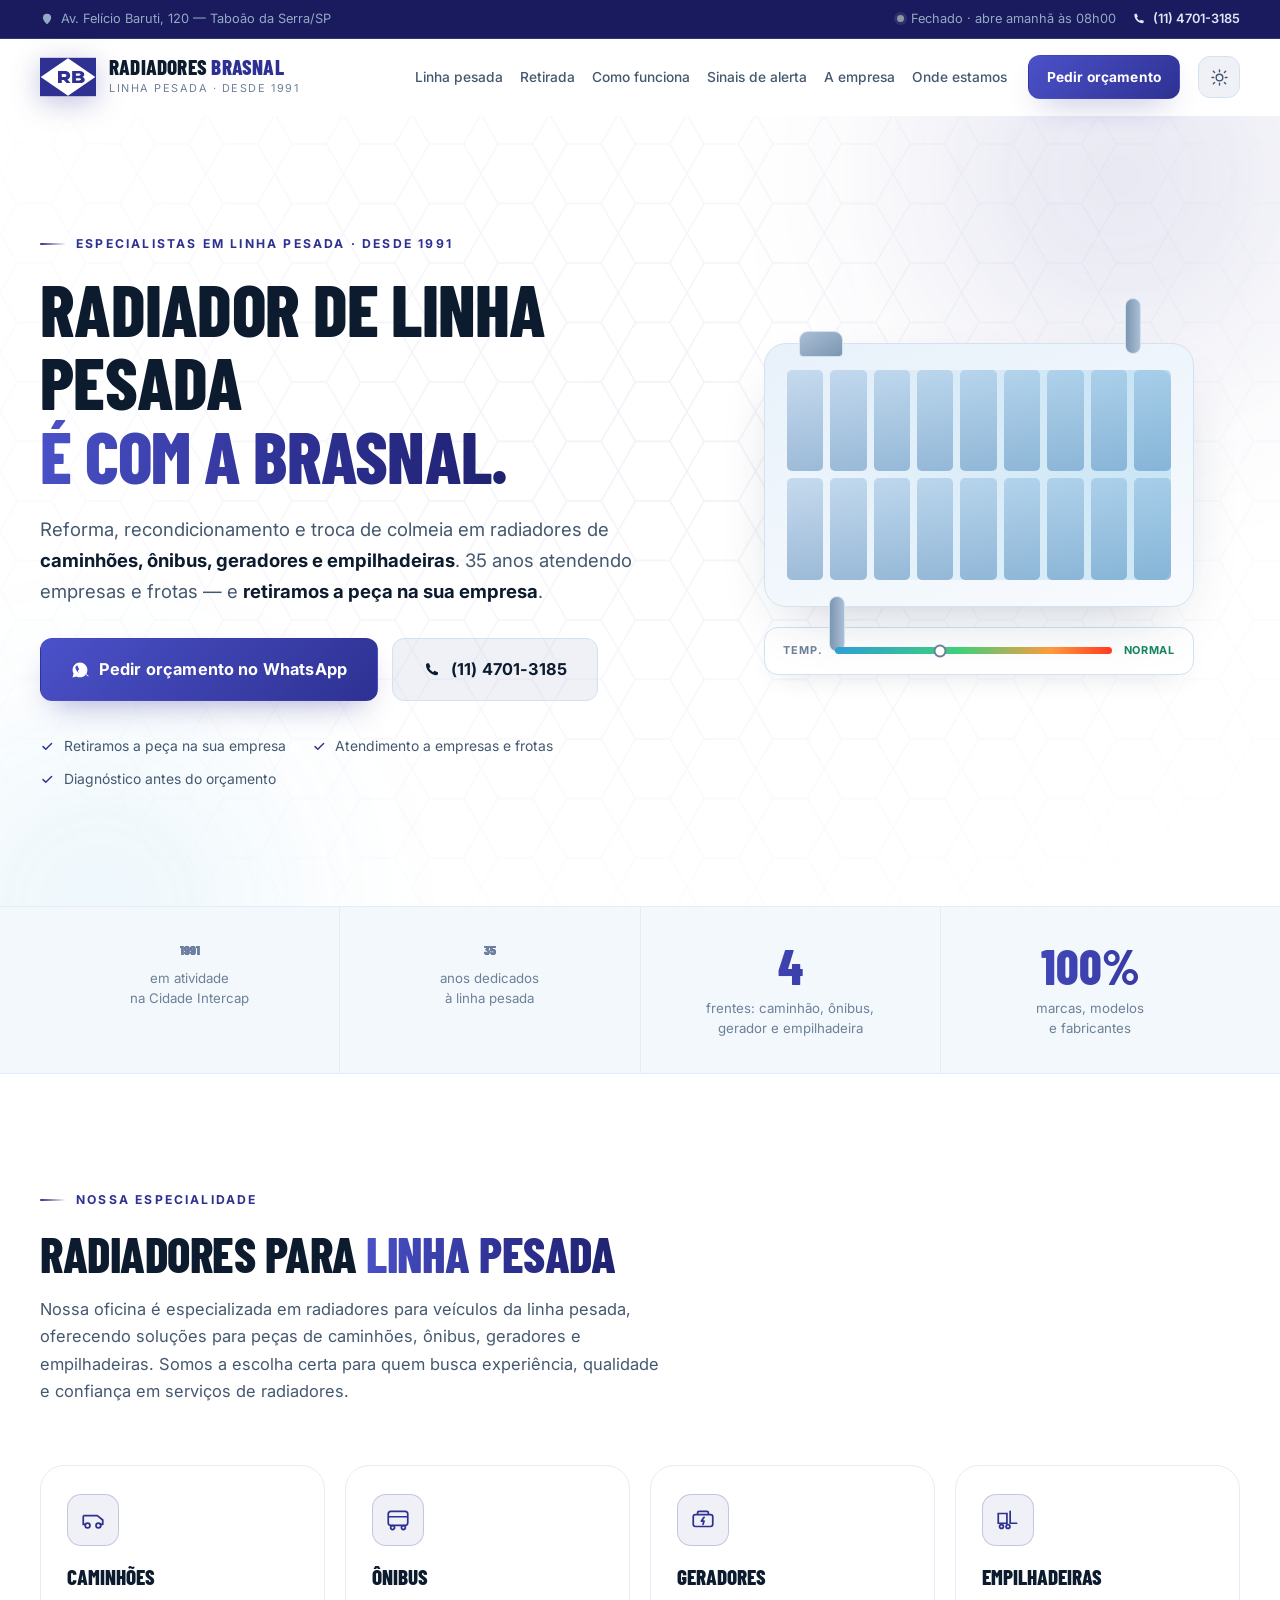
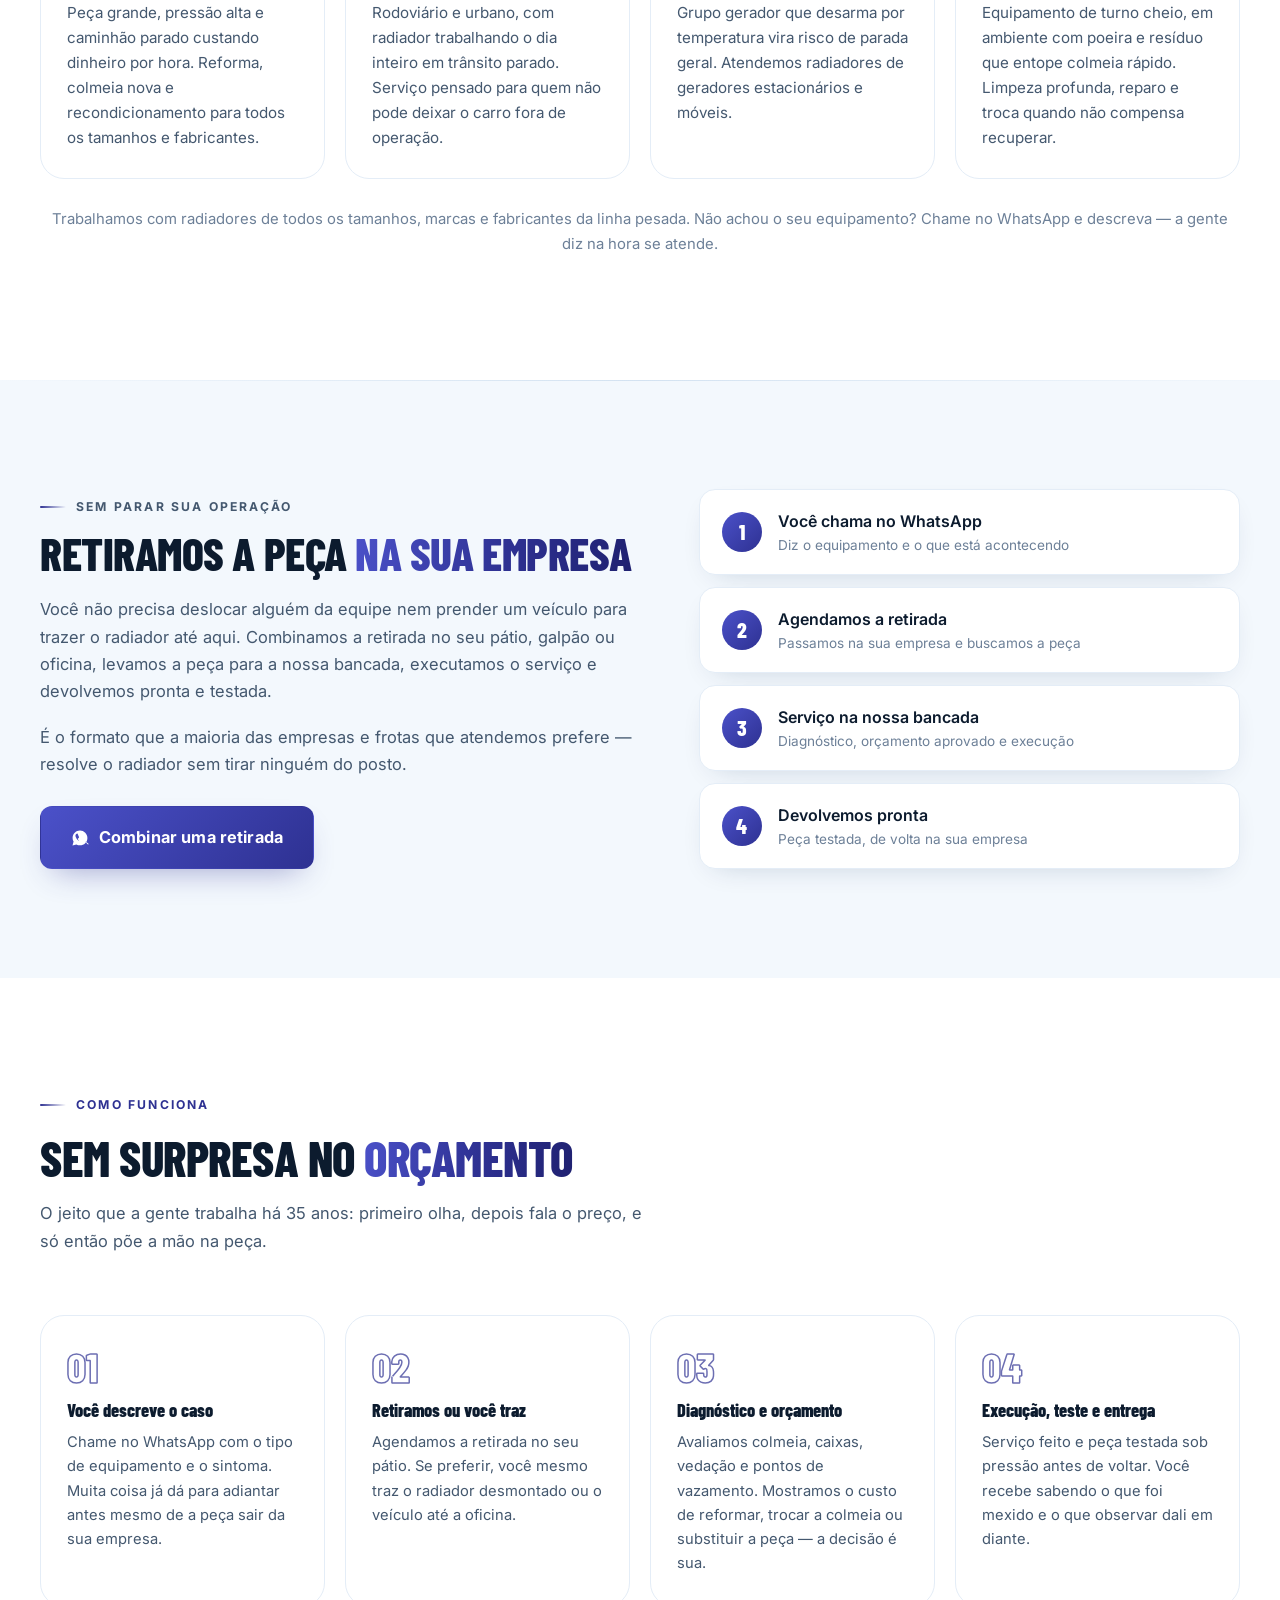
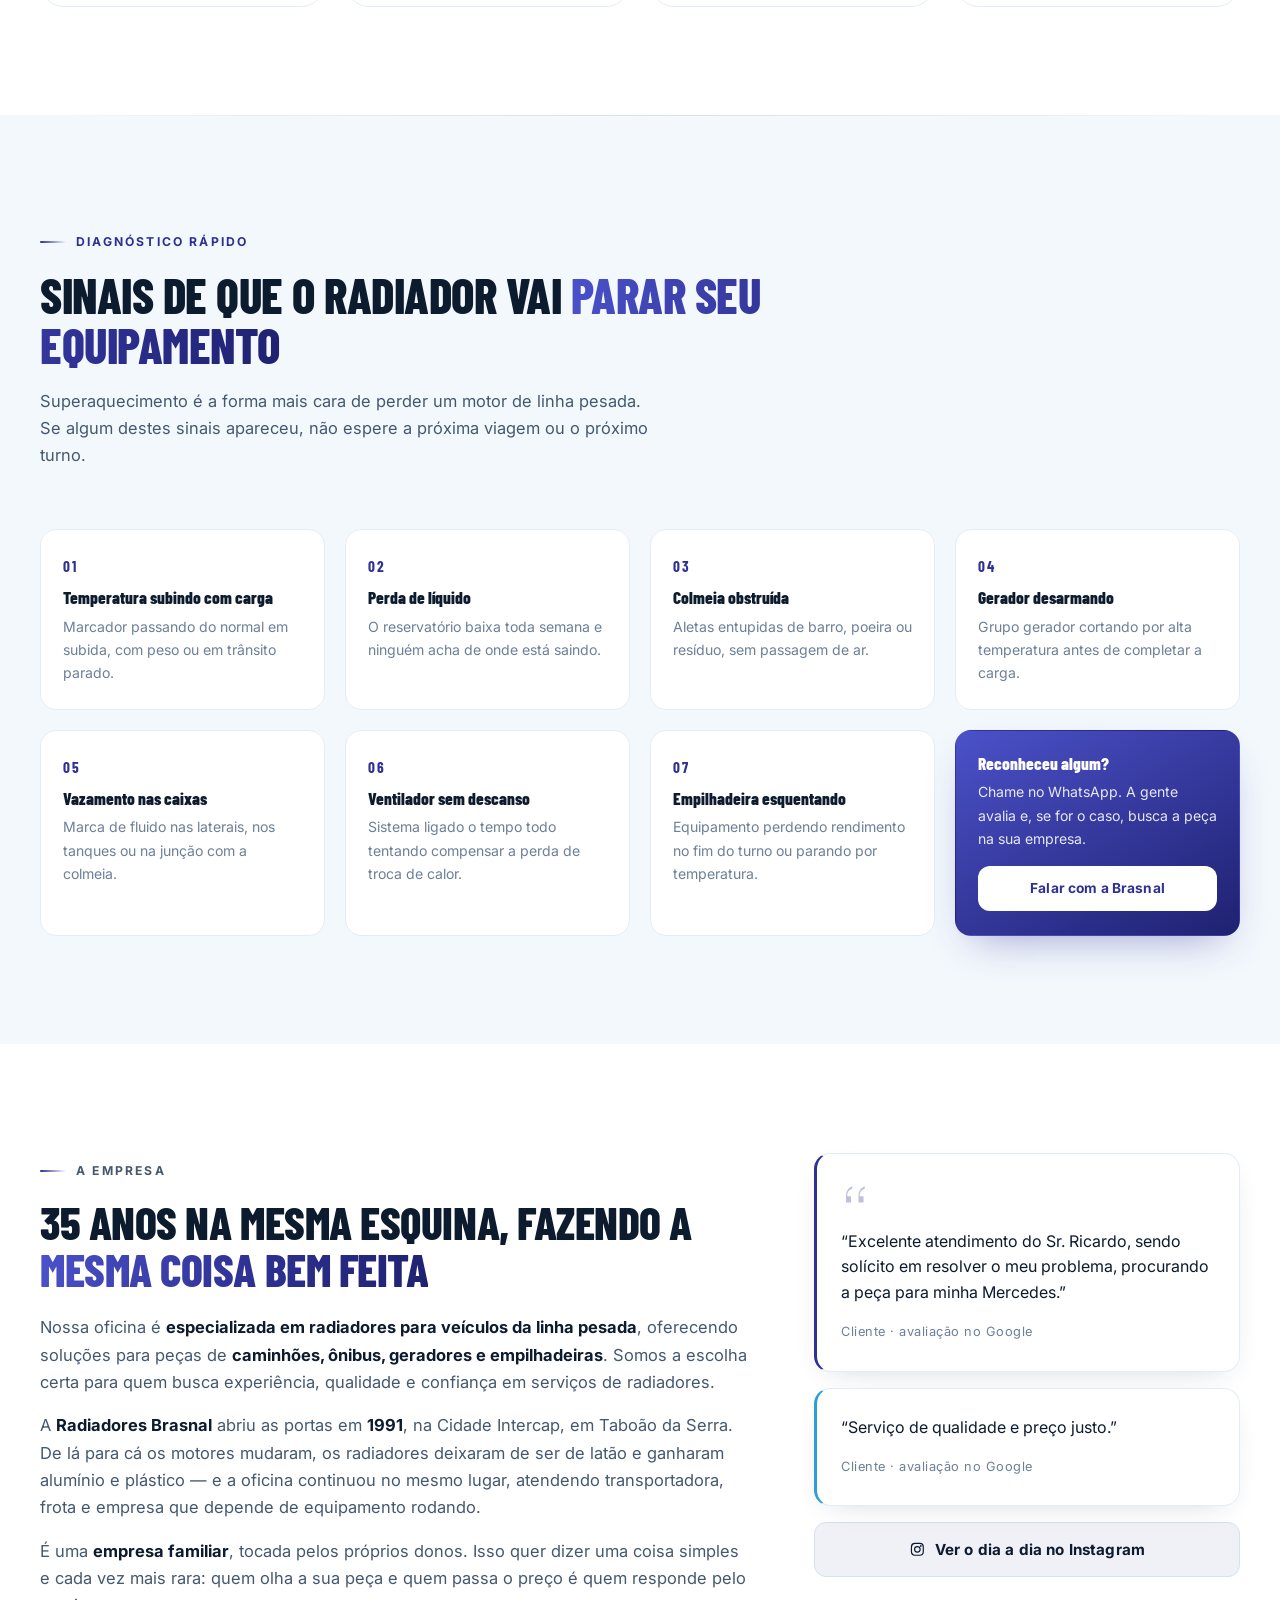
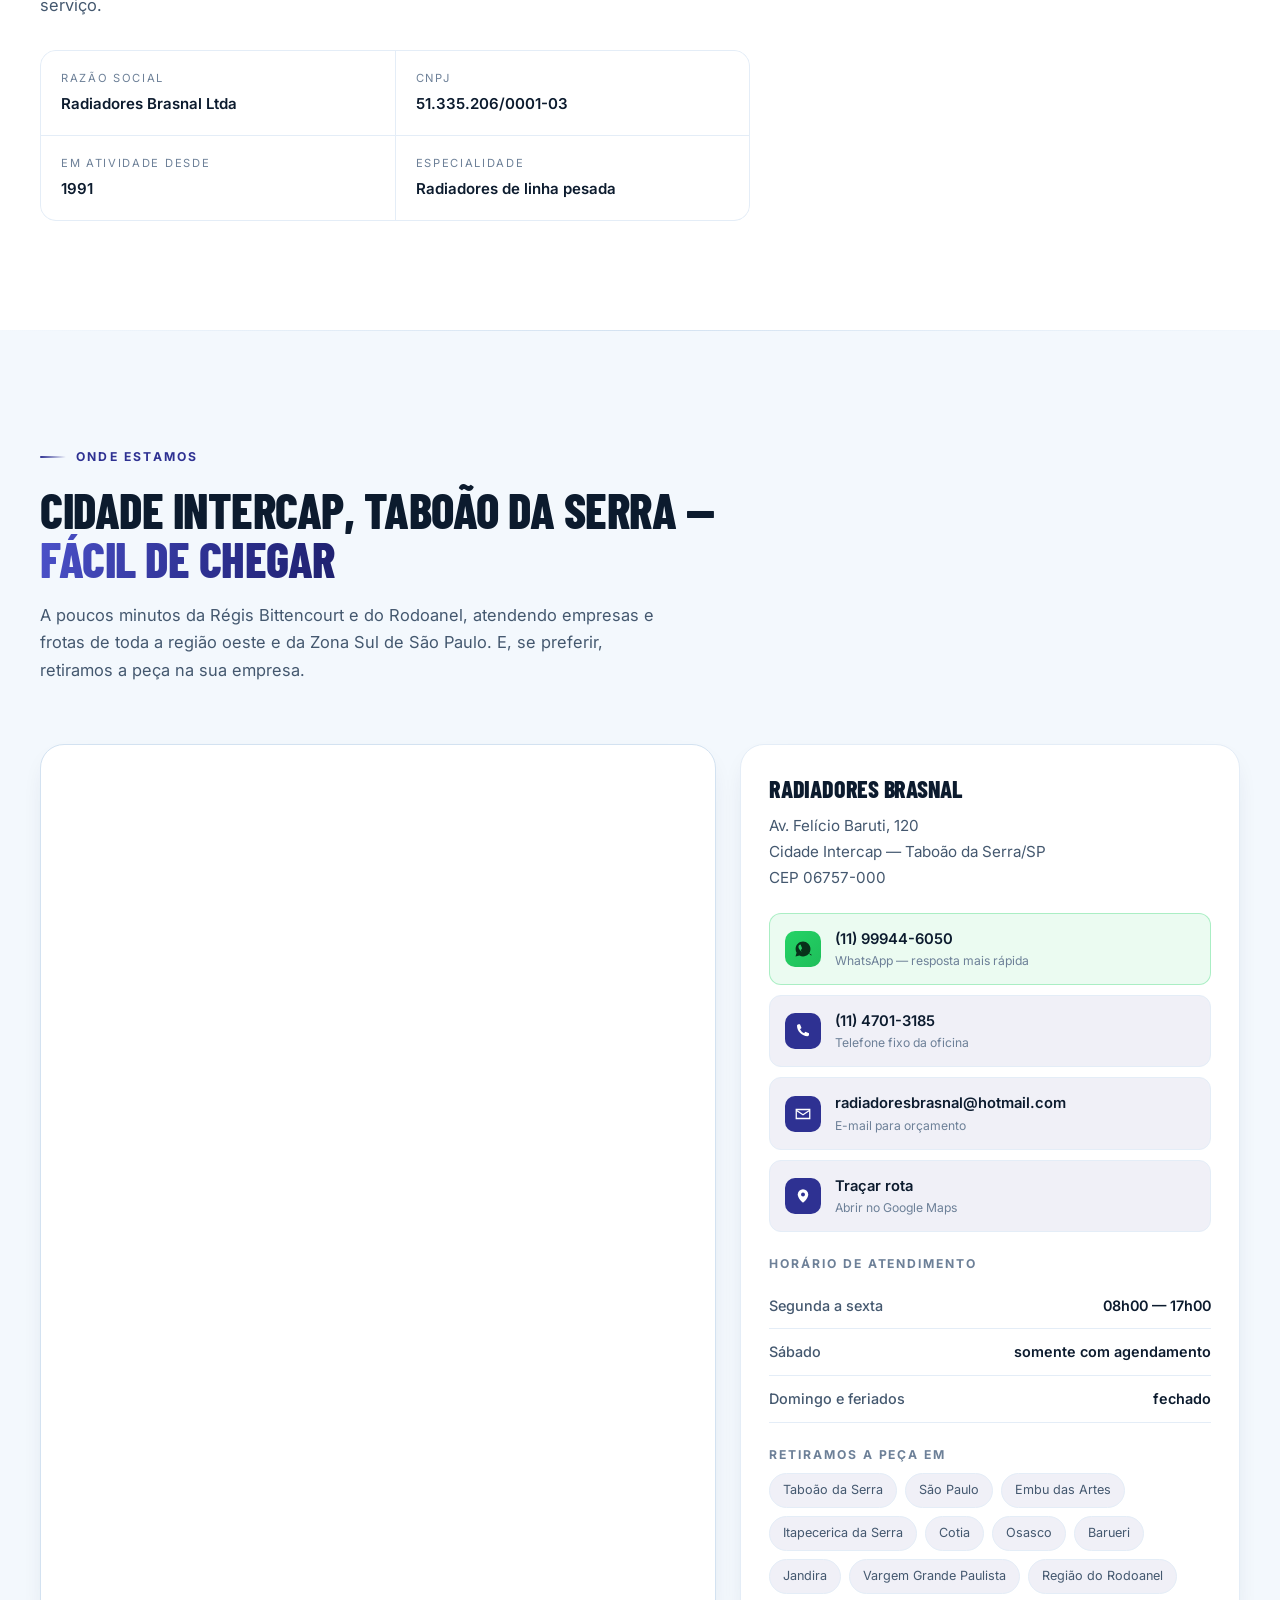
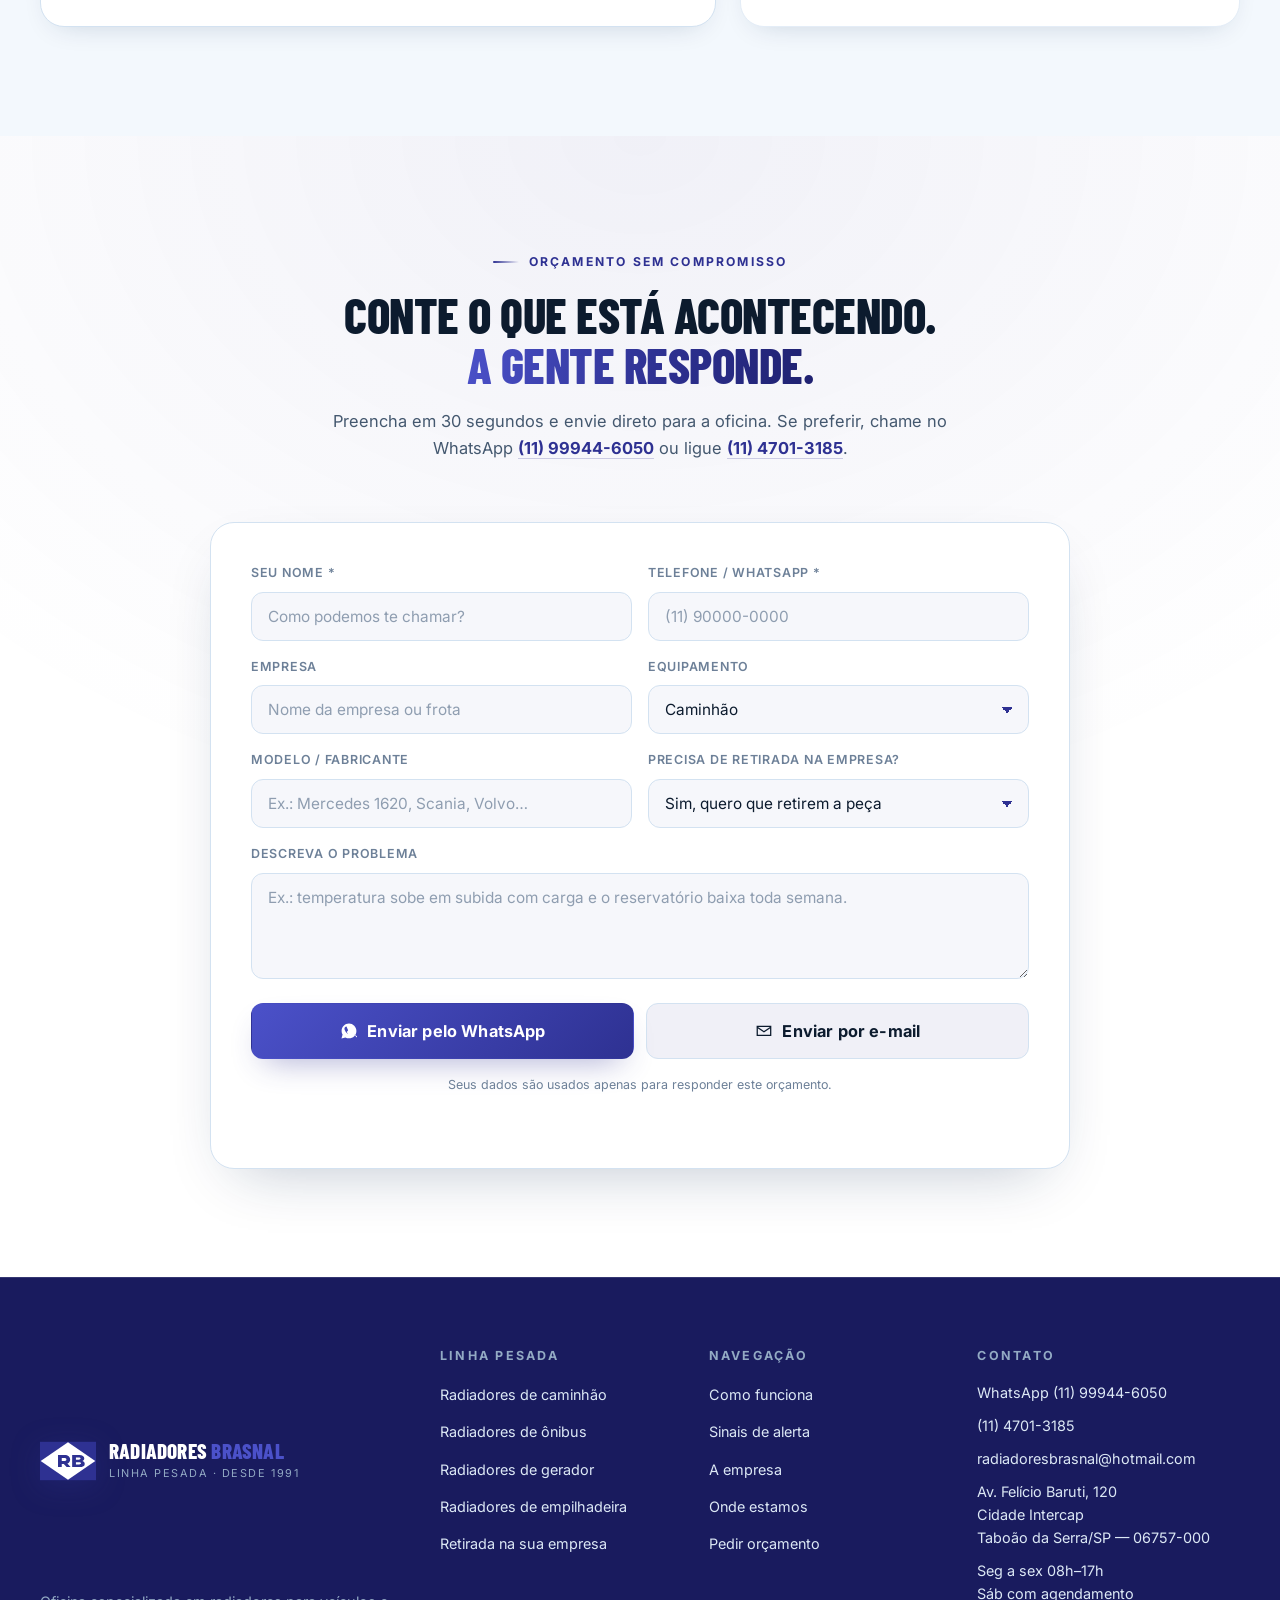
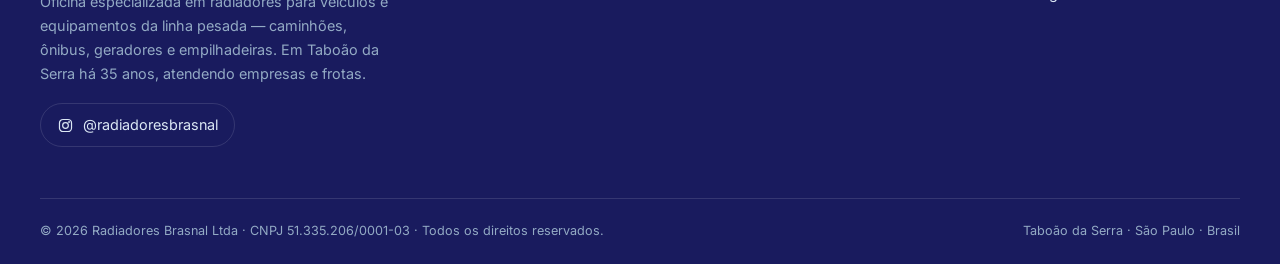
==== commit f0020496: "Reposiciona o site para linha pesada e atendimento a empresas O foco da Brasnal é linha pesada e cli" ====
--- a/index.html
+++ b/index.html
@@ -5,9 +5,9 @@
 <meta name="viewport" content="width=device-width, initial-scale=1, viewport-fit=cover">
 <meta name="theme-color" content="#0A2340">
 
-<title>Radiadores Brasnal | Reforma e Manutenção de Radiadores em Taboão da Serra desde 1991</title>
-<meta name="description" content="Reforma geral e manutenção de radiadores em Taboão da Serra desde 1991. Colmeias, radiadores novos, recondicionados e à base de troca para carros, utilitários e caminhões — todas as marcas e modelos. Ligue (11) 4701-3185.">
-<meta name="keywords" content="radiador Taboão da Serra, reforma de radiador, conserto de radiador, colmeia de radiador, radiador de caminhão, recondicionamento de radiador, oficina de radiadores, superaquecimento, sistema de arrefecimento">
+<title>Radiadores Brasnal | Radiadores de Linha Pesada — Caminhão, Ônibus, Gerador e Empilhadeira</title>
+<meta name="description" content="Oficina especializada em radiadores de linha pesada desde 1991: caminhões, ônibus, geradores e empilhadeiras. Reforma, colmeia e recondicionamento para empresas e frotas. Retiramos a peça na sua empresa. WhatsApp (11) 99944-6050.">
+<meta name="keywords" content="radiador linha pesada, radiador de caminhão, radiador de ônibus, radiador de gerador, radiador de empilhadeira, colmeia linha pesada, reforma de radiador industrial, radiador para frota, Taboão da Serra">
 <meta name="author" content="Radiadores Brasnal Ltda">
 <meta name="robots" content="index, follow, max-image-preview:large">
 <link rel="canonical" href="https://sussamgtads.github.io/radiadores-brasnal/">
@@ -22,15 +22,15 @@
 <meta property="og:type" content="website">
 <meta property="og:locale" content="pt_BR">
 <meta property="og:site_name" content="Radiadores Brasnal">
-<meta property="og:title" content="Radiadores Brasnal | Radiadores em Taboão da Serra desde 1991">
-<meta property="og:description" content="Reforma geral, manutenção, colmeias e radiadores novos ou recondicionados para carros, utilitários e caminhões. 35 anos em Taboão da Serra.">
+<meta property="og:title" content="Radiadores Brasnal | Especialistas em radiadores de linha pesada">
+<meta property="og:description" content="Caminhões, ônibus, geradores e empilhadeiras. Reforma, colmeia e recondicionamento para empresas e frotas — e retiramos a peça na sua empresa. 35 anos em Taboão da Serra.">
 <meta property="og:url" content="https://sussamgtads.github.io/radiadores-brasnal/">
 <meta property="og:image" content="https://sussamgtads.github.io/radiadores-brasnal/assets/img/og-brasnal.png">
 <meta property="og:image:width" content="1200">
 <meta property="og:image:height" content="630">
 <meta name="twitter:card" content="summary_large_image">
-<meta name="twitter:title" content="Radiadores Brasnal | Radiadores em Taboão da Serra desde 1991">
-<meta name="twitter:description" content="Reforma geral e manutenção de radiadores. Carros, utilitários e caminhões. Todas as marcas.">
+<meta name="twitter:title" content="Radiadores Brasnal | Radiadores de linha pesada">
+<meta name="twitter:description" content="Caminhões, ônibus, geradores e empilhadeiras. Atendimento a empresas e frotas, com retirada da peça no cliente.">
 <meta name="twitter:image" content="https://sussamgtads.github.io/radiadores-brasnal/assets/img/og-brasnal.png">
 
 <link rel="icon" href="assets/img/favicon.svg" type="image/svg+xml">
@@ -63,7 +63,7 @@
       "name": "Radiadores Brasnal",
       "legalName": "Radiadores Brasnal Ltda",
       "alternateName": "Brasnal Radiadores",
-      "description": "Oficina especializada em reforma geral e manutenção de radiadores, colmeias e sistemas de arrefecimento para carros, utilitários e caminhões. Em Taboão da Serra desde 1991.",
+      "description": "Oficina especializada em radiadores para veículos e equipamentos da linha pesada: caminhões, ônibus, geradores e empilhadeiras. Atendimento a empresas e frotas em Taboão da Serra desde 1991, com retirada da peça no cliente.",
       "url": "https://sussamgtads.github.io/radiadores-brasnal/",
       "telephone": "+551147013185",
       "email": "radiadoresbrasnal@hotmail.com",
@@ -89,22 +89,22 @@
       ],
       "areaServed": [
         { "@type": "City", "name": "Taboão da Serra" },
+        { "@type": "City", "name": "São Paulo" },
         { "@type": "City", "name": "Embu das Artes" },
         { "@type": "City", "name": "Itapecerica da Serra" },
         { "@type": "City", "name": "Cotia" },
         { "@type": "City", "name": "Osasco" },
-        { "@type": "City", "name": "São Paulo" }
+        { "@type": "City", "name": "Barueri" }
       ],
       "hasOfferCatalog": {
         "@type": "OfferCatalog",
-        "name": "Serviços de radiador",
+        "name": "Radiadores de linha pesada",
         "itemListElement": [
-          { "@type": "Offer", "itemOffered": { "@type": "Service", "name": "Reforma geral de radiador" } },
-          { "@type": "Offer", "itemOffered": { "@type": "Service", "name": "Troca de colmeia" } },
-          { "@type": "Offer", "itemOffered": { "@type": "Service", "name": "Radiadores novos e recondicionados" } },
-          { "@type": "Offer", "itemOffered": { "@type": "Service", "name": "Radiador à base de troca" } },
-          { "@type": "Offer", "itemOffered": { "@type": "Service", "name": "Manutenção do sistema de arrefecimento" } },
-          { "@type": "Offer", "itemOffered": { "@type": "Service", "name": "Radiadores para caminhões" } }
+          { "@type": "Offer", "itemOffered": { "@type": "Service", "name": "Radiadores para caminhões" } },
+          { "@type": "Offer", "itemOffered": { "@type": "Service", "name": "Radiadores para ônibus" } },
+          { "@type": "Offer", "itemOffered": { "@type": "Service", "name": "Radiadores para geradores" } },
+          { "@type": "Offer", "itemOffered": { "@type": "Service", "name": "Radiadores para empilhadeiras" } },
+          { "@type": "Offer", "itemOffered": { "@type": "Service", "name": "Retirada e entrega da peça na empresa do cliente" } }
         ]
       }
     },
@@ -115,21 +115,6 @@
       "name": "Radiadores Brasnal",
       "inLanguage": "pt-BR",
       "publisher": { "@id": "https://sussamgtads.github.io/radiadores-brasnal/#business" }
-    },
-    {
-      "@type": "FAQPage",
-      "mainEntity": [
-        { "@type": "Question", "name": "Vale a pena reformar o radiador ou é melhor comprar um novo?",
-          "acceptedAnswer": { "@type": "Answer", "text": "Depende do estado da colmeia e das caixas. Em muitos casos a reforma custa bem menos que um radiador novo e devolve a capacidade de troca de calor. Trazendo a peça ou o veículo, avaliamos e mostramos as duas opções antes de qualquer serviço." } },
-        { "@type": "Question", "name": "Vocês atendem caminhão?",
-          "acceptedAnswer": { "@type": "Answer", "text": "Sim. Trabalhamos com radiadores de carros de passeio, utilitários, picapes e caminhões, de todos os tamanhos, marcas e fabricantes." } },
-        { "@type": "Question", "name": "O que é radiador à base de troca?",
-          "acceptedAnswer": { "@type": "Answer", "text": "Você entrega o radiador antigo e leva outro já reformado e testado no lugar. É a opção mais rápida quando o veículo não pode ficar parado." } },
-        { "@type": "Question", "name": "Preciso agendar?",
-          "acceptedAnswer": { "@type": "Answer", "text": "De segunda a sexta você pode chegar direto. Aos sábados o atendimento é feito somente com horário agendado — chame no WhatsApp (11) 99944-6050 ou ligue no (11) 4701-3185." } },
-        { "@type": "Question", "name": "Onde fica a Radiadores Brasnal?",
-          "acceptedAnswer": { "@type": "Answer", "text": "Av. Felício Baruti, 120 — Cidade Intercap, Taboão da Serra/SP, CEP 06757-000. Fácil acesso para quem vem de Embu, Itapecerica, Cotia, Osasco e da Zona Sul de São Paulo." } }
-      ]
     }
   ]
 }
@@ -156,17 +141,17 @@
       <img class="brand__mark" src="assets/img/logo-rb.svg" width="324" height="222" alt="Radiadores Brasnal">
       <span class="brand__txt">
         <strong>Radiadores <em>Brasnal</em></strong>
-        <small>Taboão da Serra · desde 1991</small>
+        <small>Linha pesada · desde 1991</small>
       </span>
     </a>
 
     <nav class="nav" id="nav" aria-label="Navegação principal">
-      <a href="#servicos">Serviços</a>
+      <a href="#linha-pesada">Linha pesada</a>
+      <a href="#retirada">Retirada</a>
       <a href="#processo">Como funciona</a>
       <a href="#sinais">Sinais de alerta</a>
       <a href="#sobre">A empresa</a>
       <a href="#regiao">Onde estamos</a>
-      <a href="#faq">Dúvidas</a>
       <a class="btn btn--sm btn--primary nav__cta" href="#orcamento">Pedir orçamento</a>
     </nav>
 
@@ -206,13 +191,13 @@
 
   <div class="wrap hero__in">
     <div class="hero__copy">
-      <p class="eyebrow reveal"><span class="eyebrow__pin"></span> Oficina especializada · Cidade Intercap</p>
-
-      <h1 class="reveal">O motor esquentou?<br><span class="grad">A gente resolve isso desde&nbsp;1991.</span></h1>
-
-      <p class="lead reveal">Reforma geral, manutenção, colmeias e radiadores novos, recondicionados ou à base de troca —
-        para <strong>carros, utilitários e caminhões</strong>, de todas as marcas e modelos.
-        35 anos consertando radiador em Taboão da Serra.</p>
+      <p class="eyebrow reveal"><span class="eyebrow__pin"></span> Especialistas em linha pesada · desde 1991</p>
+
+      <h1 class="reveal">Radiador de linha pesada<br><span class="grad">é com a Brasnal.</span></h1>
+
+      <p class="lead reveal">Reforma, recondicionamento e troca de colmeia em radiadores de
+        <strong>caminhões, ônibus, geradores e empilhadeiras</strong>. 35 anos atendendo empresas e frotas —
+        e <strong>retiramos a peça na sua empresa</strong>.</p>
 
       <div class="hero__cta reveal">
         <a class="btn btn--primary btn--lg" data-cta="whats" href="#orcamento">
@@ -226,9 +211,9 @@
       </div>
 
       <ul class="hero__seals reveal">
+        <li><svg class="ic" viewBox="0 0 24 24" aria-hidden="true"><path d="M5 12.5l4.5 4.5L19 7.5" fill="none" stroke="currentColor" stroke-width="2.4" stroke-linecap="round" stroke-linejoin="round"/></svg> Retiramos a peça na sua empresa</li>
+        <li><svg class="ic" viewBox="0 0 24 24" aria-hidden="true"><path d="M5 12.5l4.5 4.5L19 7.5" fill="none" stroke="currentColor" stroke-width="2.4" stroke-linecap="round" stroke-linejoin="round"/></svg> Atendimento a empresas e frotas</li>
         <li><svg class="ic" viewBox="0 0 24 24" aria-hidden="true"><path d="M5 12.5l4.5 4.5L19 7.5" fill="none" stroke="currentColor" stroke-width="2.4" stroke-linecap="round" stroke-linejoin="round"/></svg> Diagnóstico antes do orçamento</li>
-        <li><svg class="ic" viewBox="0 0 24 24" aria-hidden="true"><path d="M5 12.5l4.5 4.5L19 7.5" fill="none" stroke="currentColor" stroke-width="2.4" stroke-linecap="round" stroke-linejoin="round"/></svg> Você fala direto com o dono</li>
-        <li><svg class="ic" viewBox="0 0 24 24" aria-hidden="true"><path d="M5 12.5l4.5 4.5L19 7.5" fill="none" stroke="currentColor" stroke-width="2.4" stroke-linecap="round" stroke-linejoin="round"/></svg> Carro e caminhão no mesmo lugar</li>
       </ul>
     </div>
 
@@ -254,72 +239,79 @@
 <!-- ══════════ NÚMEROS ══════════ -->
 <section class="stats">
   <div class="wrap stats__in">
-    <div class="stat reveal"><b><span class="count" data-to="1991" data-plain>1991</span></b><span>Ano de fundação<br>na Cidade Intercap</span></div>
-    <div class="stat reveal"><b><span class="count" data-to="35">0</span></b><span>anos consertando<br>radiador todo dia</span></div>
-    <div class="stat reveal"><b>100%</b><span>marcas e modelos<br>de carro e caminhão</span></div>
-    <div class="stat reveal"><b>6</b><span>frentes de serviço,<br>do reparo à peça nova</span></div>
-  </div>
-</section>
-
-<!-- ══════════ SERVIÇOS ══════════ -->
-<section class="sec" id="servicos">
+    <div class="stat reveal"><b><span class="count" data-to="1991" data-plain>1991</span></b><span>em atividade<br>na Cidade Intercap</span></div>
+    <div class="stat reveal"><b><span class="count" data-to="35">0</span></b><span>anos dedicados<br>à linha pesada</span></div>
+    <div class="stat reveal"><b>4</b><span>frentes: caminhão, ônibus,<br>gerador e empilhadeira</span></div>
+    <div class="stat reveal"><b>100%</b><span>marcas, modelos<br>e fabricantes</span></div>
+  </div>
+</section>
+
+<!-- ══════════ LINHA PESADA ══════════ -->
+<section class="sec" id="linha-pesada">
   <div class="wrap">
     <header class="sechead reveal">
-      <p class="eyebrow"><span class="eyebrow__pin"></span> O que fazemos</p>
-      <h2>Tudo que envolve o <span class="grad">arrefecimento</span> do seu veículo</h2>
-      <p class="sub">Da colmeia entupida ao radiador que já não tem mais conserto. Avaliamos a peça, explicamos o que dá para recuperar e o que não dá — e você decide.</p>
+      <p class="eyebrow"><span class="eyebrow__pin"></span> Nossa especialidade</p>
+      <h2>Radiadores para <span class="grad">linha pesada</span></h2>
+      <p class="sub">Nossa oficina é especializada em radiadores para veículos da linha pesada, oferecendo soluções para peças de caminhões, ônibus, geradores e empilhadeiras. Somos a escolha certa para quem busca experiência, qualidade e confiança em serviços de radiadores.</p>
     </header>
 
-    <div class="grid grid--3">
-      <article class="card reveal">
-        <span class="card__ic"><svg viewBox="0 0 24 24"><path d="M4 5h16v14H4z" fill="none" stroke="currentColor" stroke-width="1.6"/><path d="M8 5v14M12 5v14M16 5v14" stroke="currentColor" stroke-width="1.6"/></svg></span>
-        <h3>Reforma geral de radiador</h3>
-        <p>Desmontagem, limpeza profunda, desobstrução, reparo de caixas e vedação. O radiador volta a trocar calor como deve — sem você trocar a peça inteira.</p>
-        <ul class="tick"><li>Limpeza e desentupimento interno</li><li>Reparo e troca de caixas</li><li>Teste de pressão antes de entregar</li></ul>
+    <div class="grid grid--4">
+      <article class="card card--tight reveal">
+        <span class="card__ic"><svg viewBox="0 0 24 24"><path d="M3 8h13l5 4v4h-3" fill="none" stroke="currentColor" stroke-width="1.6" stroke-linejoin="round"/><path d="M3 8v8h2" fill="none" stroke="currentColor" stroke-width="1.6"/><circle cx="7" cy="17" r="2.2" fill="none" stroke="currentColor" stroke-width="1.6"/><circle cx="17" cy="17" r="2.2" fill="none" stroke="currentColor" stroke-width="1.6"/></svg></span>
+        <h3>Caminhões</h3>
+        <p>Peça grande, pressão alta e caminhão parado custando dinheiro por hora. Reforma, colmeia nova e recondicionamento para todos os tamanhos e fabricantes.</p>
       </article>
 
-      <article class="card reveal">
-        <span class="card__ic"><svg viewBox="0 0 24 24"><path d="M12 3l7 4v10l-7 4-7-4V7z" fill="none" stroke="currentColor" stroke-width="1.6"/><path d="M12 8l3.5 2v4L12 16l-3.5-2v-4z" fill="none" stroke="currentColor" stroke-width="1.4"/></svg></span>
-        <h3>Troca de colmeia</h3>
-        <p>Colmeia furada, amassada ou com aletas comidas pela corrosão não esfria mais nada. Trabalhamos com diversos tipos de colmeia para carro e caminhão.</p>
-        <ul class="tick"><li>Colmeias de vários passes e espessuras</li><li>Carros de passeio e linha pesada</li><li>Montagem sob medida na sua peça</li></ul>
+      <article class="card card--tight reveal">
+        <span class="card__ic"><svg viewBox="0 0 24 24"><rect x="3" y="4" width="18" height="13" rx="2.5" fill="none" stroke="currentColor" stroke-width="1.6"/><path d="M3 9h18" stroke="currentColor" stroke-width="1.6"/><circle cx="7" cy="19" r="1.8" fill="none" stroke="currentColor" stroke-width="1.6"/><circle cx="17" cy="19" r="1.8" fill="none" stroke="currentColor" stroke-width="1.6"/></svg></span>
+        <h3>Ônibus</h3>
+        <p>Rodoviário e urbano, com radiador trabalhando o dia inteiro em trânsito parado. Serviço pensado para quem não pode deixar o carro fora de operação.</p>
       </article>
 
-      <article class="card reveal">
-        <span class="card__ic"><svg viewBox="0 0 24 24"><path d="M3 8h13l5 4v4h-3" fill="none" stroke="currentColor" stroke-width="1.6" stroke-linejoin="round"/><circle cx="7" cy="17" r="2.2" fill="none" stroke="currentColor" stroke-width="1.6"/><circle cx="17" cy="17" r="2.2" fill="none" stroke="currentColor" stroke-width="1.6"/></svg></span>
-        <h3>Radiadores de caminhão</h3>
-        <p>Linha pesada é outro jogo: peça grande, pressão alta e caminhão parado custa dinheiro. Atendemos frota e autônomo com prioridade no diagnóstico.</p>
-        <ul class="tick"><li>Todos os tamanhos e fabricantes</li><li>Reforma e recondicionamento</li><li>Orientação para reduzir parada</li></ul>
+      <article class="card card--tight reveal">
+        <span class="card__ic"><svg viewBox="0 0 24 24"><rect x="3" y="7" width="18" height="11" rx="2" fill="none" stroke="currentColor" stroke-width="1.6"/><path d="M7 7V5.5A1.5 1.5 0 018.5 4h7A1.5 1.5 0 0117 5.5V7" fill="none" stroke="currentColor" stroke-width="1.6"/><path d="M13 9.5l-2.5 3.5H13l-1 3" fill="none" stroke="currentColor" stroke-width="1.6" stroke-linejoin="round" stroke-linecap="round"/></svg></span>
+        <h3>Geradores</h3>
+        <p>Grupo gerador que desarma por temperatura vira risco de parada geral. Atendemos radiadores de geradores estacionários e móveis.</p>
       </article>
 
-      <article class="card reveal">
-        <span class="card__ic"><svg viewBox="0 0 24 24"><path d="M4 7h16v10H4z" fill="none" stroke="currentColor" stroke-width="1.6"/><path d="M9 4v3M15 4v3" stroke="currentColor" stroke-width="1.6" stroke-linecap="round"/><path d="M7 11h10" stroke="currentColor" stroke-width="1.6" stroke-linecap="round"/></svg></span>
-        <h3>Radiadores novos e recondicionados</h3>
-        <p>Quando não compensa reformar, você leva peça nova ou recondicionada com procedência — e a gente diz honestamente qual das duas faz mais sentido no seu caso.</p>
-        <ul class="tick"><li>Novos para todos os modelos</li><li>Recondicionados testados</li><li>Comparação de custo na hora</li></ul>
+      <article class="card card--tight reveal">
+        <span class="card__ic"><svg viewBox="0 0 24 24"><path d="M3 6h8v9H3z" fill="none" stroke="currentColor" stroke-width="1.6"/><path d="M14 4v11M14 15h6" fill="none" stroke="currentColor" stroke-width="1.6" stroke-linecap="round"/><circle cx="6" cy="18" r="1.8" fill="none" stroke="currentColor" stroke-width="1.6"/><circle cx="12" cy="18" r="1.8" fill="none" stroke="currentColor" stroke-width="1.6"/></svg></span>
+        <h3>Empilhadeiras</h3>
+        <p>Equipamento de turno cheio, em ambiente com poeira e resíduo que entope colmeia rápido. Limpeza profunda, reparo e troca quando não compensa recuperar.</p>
       </article>
-
-      <article class="card reveal">
-        <span class="card__ic"><svg viewBox="0 0 24 24"><path d="M12 3v6M12 15v6" stroke="currentColor" stroke-width="1.6" stroke-linecap="round"/><path d="M7 9h10v6H7z" fill="none" stroke="currentColor" stroke-width="1.6"/><path d="M4 12h3M17 12h3" stroke="currentColor" stroke-width="1.6" stroke-linecap="round"/></svg></span>
-        <h3>Radiador à base de troca</h3>
-        <p>Você entrega o antigo e sai com outro já reformado e testado. É a saída mais rápida para quem não pode deixar o veículo parado esperando serviço.</p>
-        <ul class="tick"><li>Saída no mesmo dia (sob disponibilidade)</li><li>Peça já testada</li><li>Ideal para frota e uso diário</li></ul>
-      </article>
-
-      <article class="card reveal">
-        <span class="card__ic"><svg viewBox="0 0 24 24"><path d="M5 16c0-4 4-4 4-8a3 3 0 116 0c0 4 4 4 4 8" fill="none" stroke="currentColor" stroke-width="1.6" stroke-linecap="round"/><path d="M5 19h14" stroke="currentColor" stroke-width="1.6" stroke-linecap="round"/></svg></span>
-        <h3>Mangueiras e sistema de arrefecimento</h3>
-        <p>Radiador bom com mangueira ressecada volta a dar problema. Verificamos mangueiras, vedações e pontos de vazamento junto com o serviço principal.</p>
-        <ul class="tick"><li>Mangueiras de radiador</li><li>Checagem de vazamentos</li><li>Aquecimento e refrigeração</li></ul>
-      </article>
-    </div>
-
-    <p class="note reveal">Não achou o seu caso? Fale com a gente — atendemos peças de todos os tamanhos, marcas e fabricantes.</p>
+    </div>
+
+    <p class="note reveal">Trabalhamos com radiadores de todos os tamanhos, marcas e fabricantes da linha pesada. Não achou o seu equipamento? Chame no WhatsApp e descreva — a gente diz na hora se atende.</p>
+  </div>
+</section>
+
+<!-- ══════════ RETIRADA DA PEÇA ══════════ -->
+<section class="sec sec--alt" id="retirada">
+  <div class="wrap">
+    <div class="pickup reveal">
+      <div class="pickup__copy">
+        <p class="eyebrow"><span class="eyebrow__pin"></span> Sem parar sua operação</p>
+        <h2>Retiramos a peça <span class="grad">na sua empresa</span></h2>
+        <p>Você não precisa deslocar alguém da equipe nem prender um veículo para trazer o radiador até aqui. Combinamos a retirada no seu pátio, galpão ou oficina, levamos a peça para a nossa bancada, executamos o serviço e devolvemos pronta e testada.</p>
+        <p>É o formato que a maioria das empresas e frotas que atendemos prefere — resolve o radiador sem tirar ninguém do posto.</p>
+        <a class="btn btn--primary btn--lg" data-cta="whats" href="#orcamento">
+          <svg class="ic" viewBox="0 0 24 24" aria-hidden="true"><path d="M12.04 2C6.58 2 2.13 6.45 2.13 11.91c0 1.75.46 3.46 1.32 4.96L2 22l5.25-1.38a9.86 9.86 0 004.79 1.22h.01c5.46 0 9.91-4.45 9.91-9.91 0-2.65-1.03-5.14-2.9-7.01A9.82 9.82 0 0012.04 2zm5.8 14.13c-.25.69-1.45 1.32-2.01 1.4-.51.08-1.16.11-1.87-.12-.43-.14-.99-.32-1.7-.63-2.99-1.29-4.94-4.3-5.09-4.5-.15-.2-1.22-1.62-1.22-3.09s.77-2.19 1.04-2.49c.27-.3.59-.37.79-.37.2 0 .39 0 .57.01.18.01.42-.7.81.61.4.96 1.35 3.31 1.47 3.55.12.24.2.52.04.82-.16.3-.24.49-.47.75-.24.27-.5.6-.71.8-.24.24-.48.5-.21.97.27.47 1.21 1.99 2.6 3.23 1.78 1.59 3.28 2.08 3.75 2.31.47.24.74.2 1.01-.12.27-.32 1.16-1.35 1.47-1.82.31-.47.62-.39 1.04-.24.42.16 2.68 1.26 3.14 1.49.46.24.77.35.88.55.11.2.11 1.15-.14 1.84z"/></svg>
+          Combinar uma retirada
+        </a>
+      </div>
+
+      <ul class="pickup__list">
+        <li><span class="pickup__n">1</span><div><b>Você chama no WhatsApp</b><small>Diz o equipamento e o que está acontecendo</small></div></li>
+        <li><span class="pickup__n">2</span><div><b>Agendamos a retirada</b><small>Passamos na sua empresa e buscamos a peça</small></div></li>
+        <li><span class="pickup__n">3</span><div><b>Serviço na nossa bancada</b><small>Diagnóstico, orçamento aprovado e execução</small></div></li>
+        <li><span class="pickup__n">4</span><div><b>Devolvemos pronta</b><small>Peça testada, de volta na sua empresa</small></div></li>
+      </ul>
+    </div>
   </div>
 </section>
 
 <!-- ══════════ PROCESSO ══════════ -->
-<section class="sec sec--alt" id="processo">
+<section class="sec" id="processo">
   <div class="wrap">
     <header class="sechead reveal">
       <p class="eyebrow"><span class="eyebrow__pin"></span> Como funciona</p>
@@ -329,41 +321,41 @@
 
     <ol class="steps">
       <li class="step reveal"><span class="step__n">01</span>
-        <h3>Você traz o veículo ou só a peça</h3>
-        <p>Dá para trazer o carro, o caminhão ou apenas o radiador desmontado. Se preferir, ligue antes e descreva o sintoma — muita coisa já dá para adiantar por telefone.</p></li>
+        <h3>Você descreve o caso</h3>
+        <p>Chame no WhatsApp com o tipo de equipamento e o sintoma. Muita coisa já dá para adiantar antes mesmo de a peça sair da sua empresa.</p></li>
       <li class="step reveal"><span class="step__n">02</span>
-        <h3>Diagnóstico da peça</h3>
-        <p>Avaliamos colmeia, caixas, vedação e pontos de vazamento para saber o que é entupimento, o que é furo e o que é fim de vida da peça.</p></li>
+        <h3>Retiramos ou você traz</h3>
+        <p>Agendamos a retirada no seu pátio. Se preferir, você mesmo traz o radiador desmontado ou o veículo até a oficina.</p></li>
       <li class="step reveal"><span class="step__n">03</span>
-        <h3>Orçamento com as opções na mesa</h3>
-        <p>Reformar, trocar a colmeia, pegar recondicionado ou comprar novo. Mostramos o custo de cada caminho e o que muda na prática — a decisão é sua.</p></li>
+        <h3>Diagnóstico e orçamento</h3>
+        <p>Avaliamos colmeia, caixas, vedação e pontos de vazamento. Mostramos o custo de reformar, trocar a colmeia ou substituir a peça — a decisão é sua.</p></li>
       <li class="step reveal"><span class="step__n">04</span>
-        <h3>Execução e teste</h3>
-        <p>Serviço feito e peça testada antes de voltar para o veículo. Você sai sabendo o que foi mexido e o que observar nas próximas semanas.</p></li>
+        <h3>Execução, teste e entrega</h3>
+        <p>Serviço feito e peça testada sob pressão antes de voltar. Você recebe sabendo o que foi mexido e o que observar dali em diante.</p></li>
     </ol>
   </div>
 </section>
 
 <!-- ══════════ SINAIS ══════════ -->
-<section class="sec" id="sinais">
+<section class="sec sec--alt" id="sinais">
   <div class="wrap">
     <header class="sechead reveal">
       <p class="eyebrow"><span class="eyebrow__pin"></span> Diagnóstico rápido</p>
-      <h2>7 sinais de que o problema é o <span class="grad">radiador</span></h2>
-      <p class="sub">Superaquecimento é a forma mais cara de estragar um motor. Se você marcou algum destes itens, não deixe para depois.</p>
+      <h2>Sinais de que o radiador vai <span class="grad">parar seu equipamento</span></h2>
+      <p class="sub">Superaquecimento é a forma mais cara de perder um motor de linha pesada. Se algum destes sinais apareceu, não espere a próxima viagem ou o próximo turno.</p>
     </header>
 
     <div class="grid grid--4 signs">
-      <div class="sign reveal"><b>01</b><h3>Ponteiro subindo</h3><p>Temperatura passando da metade em trânsito parado ou em subida.</p></div>
-      <div class="sign reveal"><b>02</b><h3>Poça verde ou laranja</h3><p>Mancha de fluido embaixo do carro depois de uma noite parado.</p></div>
-      <div class="sign reveal"><b>03</b><h3>Reservatório baixando</h3><p>Você completa a água/aditivo e em poucos dias ele some de novo.</p></div>
-      <div class="sign reveal"><b>04</b><h3>Ar frio no aquecedor</h3><p>Sinal clássico de circulação ruim no sistema de arrefecimento.</p></div>
-      <div class="sign reveal"><b>05</b><h3>Cheiro doce e vapor</h3><p>Vapor saindo do capô ou cheiro adocicado ao abrir o veículo.</p></div>
-      <div class="sign reveal"><b>06</b><h3>Colmeia suja ou amassada</h3><p>Aletas tortas, entupidas de barro ou corroídas na frente do radiador.</p></div>
-      <div class="sign reveal"><b>07</b><h3>Ventoinha ligando toda hora</h3><p>Sistema tentando compensar a perda de troca de calor do radiador.</p></div>
+      <div class="sign reveal"><b>01</b><h3>Temperatura subindo com carga</h3><p>Marcador passando do normal em subida, com peso ou em trânsito parado.</p></div>
+      <div class="sign reveal"><b>02</b><h3>Perda de líquido</h3><p>O reservatório baixa toda semana e ninguém acha de onde está saindo.</p></div>
+      <div class="sign reveal"><b>03</b><h3>Colmeia obstruída</h3><p>Aletas entupidas de barro, poeira ou resíduo, sem passagem de ar.</p></div>
+      <div class="sign reveal"><b>04</b><h3>Gerador desarmando</h3><p>Grupo gerador cortando por alta temperatura antes de completar a carga.</p></div>
+      <div class="sign reveal"><b>05</b><h3>Vazamento nas caixas</h3><p>Marca de fluido nas laterais, nos tanques ou na junção com a colmeia.</p></div>
+      <div class="sign reveal"><b>06</b><h3>Ventilador sem descanso</h3><p>Sistema ligado o tempo todo tentando compensar a perda de troca de calor.</p></div>
+      <div class="sign reveal"><b>07</b><h3>Empilhadeira esquentando</h3><p>Equipamento perdendo rendimento no fim do turno ou parando por temperatura.</p></div>
       <div class="sign sign--cta reveal">
-        <h3>Marcou algum?</h3>
-        <p>Traga para avaliação. Diagnóstico antes do orçamento, sempre.</p>
+        <h3>Reconheceu algum?</h3>
+        <p>Chame no WhatsApp. A gente avalia e, se for o caso, busca a peça na sua empresa.</p>
         <a class="btn btn--primary btn--sm" data-cta="whats" href="#orcamento">Falar com a Brasnal</a>
       </div>
     </div>
@@ -371,20 +363,20 @@
 </section>
 
 <!-- ══════════ SOBRE ══════════ -->
-<section class="sec sec--alt" id="sobre">
+<section class="sec" id="sobre">
   <div class="wrap about">
     <div class="about__copy reveal">
       <p class="eyebrow"><span class="eyebrow__pin"></span> A empresa</p>
       <h2>35 anos na mesma esquina, fazendo a <span class="grad">mesma coisa bem feita</span></h2>
-      <p>A <strong>Radiadores Brasnal</strong> abriu as portas em <strong>1991</strong>, na Cidade Intercap, em Taboão da Serra. De lá para cá o bairro mudou, os carros mudaram, os radiadores deixaram de ser de latão e viraram de alumínio e plástico — e a oficina continuou no mesmo lugar, atendendo motorista de carro de passeio, dono de utilitário e caminhoneiro.</p>
-      <p>É uma <strong>empresa familiar</strong>, tocada pelos próprios donos. Isso quer dizer uma coisa simples e cada vez mais rara: quando você chega aqui, quem olha a sua peça e quem passa o preço é quem responde pelo serviço.</p>
-      <p>Trabalhamos com <strong>diversos tipos de colmeias e radiadores</strong> — novos, recondicionados e à base de troca — para carros e caminhões de todos os modelos, tamanhos e fabricantes.</p>
+      <p>Nossa oficina é <strong>especializada em radiadores para veículos da linha pesada</strong>, oferecendo soluções para peças de <strong>caminhões, ônibus, geradores e empilhadeiras</strong>. Somos a escolha certa para quem busca experiência, qualidade e confiança em serviços de radiadores.</p>
+      <p>A <strong>Radiadores Brasnal</strong> abriu as portas em <strong>1991</strong>, na Cidade Intercap, em Taboão da Serra. De lá para cá os motores mudaram, os radiadores deixaram de ser de latão e ganharam alumínio e plástico — e a oficina continuou no mesmo lugar, atendendo transportadora, frota e empresa que depende de equipamento rodando.</p>
+      <p>É uma <strong>empresa familiar</strong>, tocada pelos próprios donos. Isso quer dizer uma coisa simples e cada vez mais rara: quem olha a sua peça e quem passa o preço é quem responde pelo serviço.</p>
 
       <dl class="facts">
         <div><dt>Razão social</dt><dd>Radiadores Brasnal Ltda</dd></div>
         <div><dt>CNPJ</dt><dd>51.335.206/0001-03</dd></div>
         <div><dt>Em atividade desde</dt><dd>1991</dd></div>
-        <div><dt>Atividade</dt><dd>Manutenção e reparação de veículos automotores</dd></div>
+        <div><dt>Especialidade</dt><dd>Radiadores de linha pesada</dd></div>
       </dl>
     </div>
 
@@ -407,12 +399,12 @@
 </section>
 
 <!-- ══════════ REGIÃO ══════════ -->
-<section class="sec" id="regiao">
+<section class="sec sec--alt" id="regiao">
   <div class="wrap">
     <header class="sechead reveal">
       <p class="eyebrow"><span class="eyebrow__pin"></span> Onde estamos</p>
       <h2>Cidade Intercap, Taboão da Serra — <span class="grad">fácil de chegar</span></h2>
-      <p class="sub">A poucos minutos da Régis Bittencourt e do Rodoanel, atendendo quem vem de toda a região oeste e da Zona Sul de São Paulo.</p>
+      <p class="sub">A poucos minutos da Régis Bittencourt e do Rodoanel, atendendo empresas e frotas de toda a região oeste e da Zona Sul de São Paulo. E, se preferir, retiramos a peça na sua empresa.</p>
     </header>
 
     <div class="region">
@@ -443,48 +435,12 @@
           <tr><th scope="row">Domingo e feriados</th><td>fechado</td></tr>
         </table>
 
-        <h4>Também atendemos quem vem de</h4>
+        <h4>Retiramos a peça em</h4>
         <ul class="chips">
-          <li>Embu das Artes</li><li>Itapecerica da Serra</li><li>Cotia</li><li>Caucaia do Alto</li>
-          <li>Osasco</li><li>Campo Limpo</li><li>Capão Redondo</li><li>Jardim Ângela</li><li>Vargem Grande Paulista</li><li>Butantã</li>
+          <li>Taboão da Serra</li><li>São Paulo</li><li>Embu das Artes</li><li>Itapecerica da Serra</li>
+          <li>Cotia</li><li>Osasco</li><li>Barueri</li><li>Jandira</li><li>Vargem Grande Paulista</li><li>Região do Rodoanel</li>
         </ul>
       </div>
-    </div>
-  </div>
-</section>
-
-<!-- ══════════ FAQ ══════════ -->
-<section class="sec sec--alt" id="faq">
-  <div class="wrap wrap--narrow">
-    <header class="sechead reveal">
-      <p class="eyebrow"><span class="eyebrow__pin"></span> Dúvidas frequentes</p>
-      <h2>Perguntas que a gente <span class="grad">ouve todo dia</span></h2>
-    </header>
-
-    <div class="faq">
-      <details class="reveal" open><summary>Vale a pena reformar o radiador ou é melhor comprar um novo?</summary>
-        <p>Depende do estado da colmeia e das caixas. Em muitos casos a reforma custa bem menos que uma peça nova e devolve a capacidade de troca de calor. Em outros, o radiador já passou do ponto e insistir sai mais caro. Trazendo a peça ou o veículo, avaliamos e colocamos as duas contas na mesa antes de qualquer serviço.</p></details>
-
-      <details class="reveal"><summary>Vocês atendem caminhão?</summary>
-        <p>Sim. Trabalhamos com radiadores de carros de passeio, utilitários, picapes e caminhões, em todos os tamanhos, marcas e fabricantes. Linha pesada é parte do dia a dia da oficina desde a fundação.</p></details>
-
-      <details class="reveal"><summary>O que é radiador “à base de troca”?</summary>
-        <p>Você entrega o radiador antigo e leva outro já reformado e testado no lugar. É a opção mais rápida quando o veículo não pode ficar parado esperando o serviço ser feito na sua peça.</p></details>
-
-      <details class="reveal"><summary>Preciso agendar horário?</summary>
-        <p>De segunda a sexta você pode chegar direto na oficina. Aos sábados o atendimento é feito <strong>somente com horário agendado</strong> — chame antes no WhatsApp (11) 99944-6050 ou ligue no (11) 4701-3185.</p></details>
-
-      <details class="reveal"><summary>Quanto custa uma reforma de radiador?</summary>
-        <p>Não existe preço único: muda conforme o tipo de veículo, o tamanho da colmeia e o que está danificado. Por isso o orçamento vem sempre depois do diagnóstico da peça — e sem compromisso.</p></details>
-
-      <details class="reveal"><summary>Quanto tempo demora o serviço?</summary>
-        <p>Varia com o tipo de reparo e com a disponibilidade da colmeia certa para o seu veículo. Assim que a peça é avaliada, informamos o prazo real antes de você aprovar. Se o prazo for crítico, avise — em alguns casos a saída é o radiador à base de troca.</p></details>
-
-      <details class="reveal"><summary>Posso levar só o radiador, sem o carro?</summary>
-        <p>Pode. Muita gente traz a peça já desmontada, inclusive mecânicos e oficinas parceiras da região. O serviço é feito na peça e você leva de volta pronta.</p></details>
-
-      <details class="reveal"><summary>Onde fica a Radiadores Brasnal?</summary>
-        <p>Av. Felício Baruti, 120 — Cidade Intercap, Taboão da Serra/SP, CEP 06757-000. É perto da Régis Bittencourt, com acesso fácil para quem vem de Embu, Itapecerica, Cotia, Osasco e da Zona Sul de São Paulo.</p></details>
     </div>
   </div>
 </section>
@@ -504,24 +460,30 @@
         <label class="field"><span>Telefone / WhatsApp *</span><input type="tel" name="telefone" required autocomplete="tel" inputmode="tel" placeholder="(11) 90000-0000"></label>
       </div>
       <div class="form__row">
-        <label class="field"><span>Veículo</span><input type="text" name="veiculo" placeholder="Ex.: Gol 1.0 2014 / Mercedes 1620"></label>
-        <label class="field"><span>O que você precisa</span>
+        <label class="field"><span>Empresa</span><input type="text" name="empresa" autocomplete="organization" placeholder="Nome da empresa ou frota"></label>
+        <label class="field"><span>Equipamento</span>
           <select name="servico">
-            <option>Não sei — preciso de diagnóstico</option>
-            <option>Reforma geral de radiador</option>
-            <option>Troca de colmeia</option>
-            <option>Radiador novo</option>
-            <option>Radiador recondicionado</option>
-            <option>Radiador à base de troca</option>
-            <option>Radiador de caminhão</option>
-            <option>Mangueiras / sistema de arrefecimento</option>
+            <option>Caminhão</option>
+            <option>Ônibus</option>
+            <option>Gerador</option>
+            <option>Empilhadeira</option>
+            <option>Outro equipamento de linha pesada</option>
           </select></label>
       </div>
-      <label class="field"><span>Descreva o problema</span><textarea name="mensagem" rows="4" placeholder="Ex.: o ponteiro sobe no trânsito e some água do reservatório toda semana."></textarea></label>
+      <div class="form__row">
+        <label class="field"><span>Modelo / fabricante</span><input type="text" name="veiculo" placeholder="Ex.: Mercedes 1620, Scania, Volvo…"></label>
+        <label class="field"><span>Precisa de retirada na empresa?</span>
+          <select name="retirada">
+            <option>Sim, quero que retirem a peça</option>
+            <option>Não, eu levo até a oficina</option>
+            <option>Ainda não sei</option>
+          </select></label>
+      </div>
+      <label class="field"><span>Descreva o problema</span><textarea name="mensagem" rows="4" placeholder="Ex.: temperatura sobe em subida com carga e o reservatório baixa toda semana."></textarea></label>
 
       <div class="form__actions">
         <button class="btn btn--primary btn--lg" type="submit" data-send="whats">
-          <svg class="ic" viewBox="0 0 24 24" aria-hidden="true"><path d="M20 12a8 8 0 01-11.8 7L4 20l1.1-4A8 8 0 1120 12z" fill="none" stroke="currentColor" stroke-width="1.8"/></svg>
+          <svg class="ic" viewBox="0 0 24 24" aria-hidden="true"><path d="M12.04 2C6.58 2 2.13 6.45 2.13 11.91c0 1.75.46 3.46 1.32 4.96L2 22l5.25-1.38a9.86 9.86 0 004.79 1.22h.01c5.46 0 9.91-4.45 9.91-9.91 0-2.65-1.03-5.14-2.9-7.01A9.82 9.82 0 0012.04 2zm5.8 14.13c-.25.69-1.45 1.32-2.01 1.4-.51.08-1.16.11-1.87-.12-.43-.14-.99-.32-1.7-.63-2.99-1.29-4.94-4.3-5.09-4.5-.15-.2-1.22-1.62-1.22-3.09s.77-2.19 1.04-2.49c.27-.3.59-.37.79-.37.2 0 .39 0 .57.01.18.01.42-.7.81.61.4.96 1.35 3.31 1.47 3.55.12.24.2.52.04.82-.16.3-.24.49-.47.75-.24.27-.5.6-.71.8-.24.24-.48.5-.21.97.27.47 1.21 1.99 2.6 3.23 1.78 1.59 3.28 2.08 3.75 2.31.47.24.74.2 1.01-.12.27-.32 1.16-1.35 1.47-1.82.31-.47.62-.39 1.04-.24.42.16 2.68 1.26 3.14 1.49.46.24.77.35.88.55.11.2.11 1.15-.14 1.84z"/></svg>
           <span data-send-label>Enviar pelo WhatsApp</span>
         </button>
         <button class="btn btn--ghost btn--lg" type="button" id="enviarEmail">
@@ -542,9 +504,9 @@
     <div class="ft__col ft__col--brand">
       <a class="brand brand--ft" href="#topo">
         <img class="brand__mark" src="assets/img/logo-rb.svg" width="324" height="222" alt="Radiadores Brasnal" loading="lazy">
-        <span class="brand__txt"><strong>Radiadores <em>Brasnal</em></strong><small>Desde 1991</small></span>
+        <span class="brand__txt"><strong>Radiadores <em>Brasnal</em></strong><small>Linha pesada · desde 1991</small></span>
       </a>
-      <p>Reforma geral e manutenção de radiadores, colmeias e sistemas de arrefecimento para carros, utilitários e caminhões — em Taboão da Serra há 35 anos.</p>
+      <p>Oficina especializada em radiadores para veículos e equipamentos da linha pesada — caminhões, ônibus, geradores e empilhadeiras. Em Taboão da Serra há 35 anos, atendendo empresas e frotas.</p>
       <a class="ft__ig" href="https://www.instagram.com/radiadoresbrasnal/" target="_blank" rel="noopener">
         <svg viewBox="0 0 24 24" aria-hidden="true"><rect x="3.5" y="3.5" width="17" height="17" rx="5" fill="none" stroke="currentColor" stroke-width="1.7"/><circle cx="12" cy="12" r="4" fill="none" stroke="currentColor" stroke-width="1.7"/><circle cx="17" cy="7" r="1.3"/></svg>
         @radiadoresbrasnal
@@ -552,13 +514,13 @@
     </div>
 
     <div class="ft__col">
-      <h3>Serviços</h3>
-      <ul><li><a href="#servicos">Reforma geral de radiador</a></li><li><a href="#servicos">Troca de colmeia</a></li><li><a href="#servicos">Radiadores de caminhão</a></li><li><a href="#servicos">Novos e recondicionados</a></li><li><a href="#servicos">Radiador à base de troca</a></li><li><a href="#servicos">Mangueiras e arrefecimento</a></li></ul>
+      <h3>Linha pesada</h3>
+      <ul><li><a href="#linha-pesada">Radiadores de caminhão</a></li><li><a href="#linha-pesada">Radiadores de ônibus</a></li><li><a href="#linha-pesada">Radiadores de gerador</a></li><li><a href="#linha-pesada">Radiadores de empilhadeira</a></li><li><a href="#retirada">Retirada na sua empresa</a></li></ul>
     </div>
 
     <div class="ft__col">
       <h3>Navegação</h3>
-      <ul><li><a href="#processo">Como funciona</a></li><li><a href="#sinais">Sinais de alerta</a></li><li><a href="#sobre">A empresa</a></li><li><a href="#regiao">Onde estamos</a></li><li><a href="#faq">Dúvidas frequentes</a></li><li><a href="#orcamento">Pedir orçamento</a></li></ul>
+      <ul><li><a href="#processo">Como funciona</a></li><li><a href="#sinais">Sinais de alerta</a></li><li><a href="#sobre">A empresa</a></li><li><a href="#regiao">Onde estamos</a></li><li><a href="#orcamento">Pedir orçamento</a></li></ul>
     </div>
 
     <div class="ft__col">
--- a/assets/css/style.css
+++ b/assets/css/style.css
@@ -46,11 +46,11 @@
   --band-line:rgba(255,255,255,.12);
 
   /* detalhes */
-  --hex:rgba(11,95,191,.16);
+  --hex:rgba(46,49,146,.15);
   --hd-bg:rgba(255,255,255,.78);
   --hd-bg-stuck:rgba(255,255,255,.94);
-  --field-bg:rgba(11,95,191,.04);
-  --field-bg-focus:rgba(11,95,191,.07);
+  --field-bg:rgba(46,49,146,.04);
+  --field-bg-focus:rgba(46,49,146,.07);
   --rad-fin-a:#C6DAEE;
   --rad-fin-b:#9EBBD8;
   --rad-body-a:#E8F1FA;
@@ -192,10 +192,11 @@
   filter:drop-shadow(0 6px 14px var(--brand-glow))}
 .brand__txt strong{display:block;font-family:var(--f-display);font-size:1.32rem;font-weight:800;letter-spacing:.01em;text-transform:uppercase;line-height:1}
 .brand__txt strong em{font-style:normal;color:var(--brand)}
-.brand__txt small{display:block;font-size:.68rem;color:var(--txt-3);letter-spacing:.14em;text-transform:uppercase;margin-top:3px}
-
-.nav{margin-left:auto;display:flex;align-items:center;gap:24px}
-.nav>a:not(.btn){font-size:.9rem;font-weight:500;color:var(--txt-2);position:relative;padding:6px 0}
+.brand__txt small{display:block;font-size:.68rem;color:var(--txt-3);letter-spacing:.14em;text-transform:uppercase;margin-top:3px;white-space:nowrap}
+
+.nav{margin-left:auto;display:flex;align-items:center;gap:22px}
+.nav>a:not(.btn){font-size:.9rem;font-weight:500;color:var(--txt-2);position:relative;padding:6px 0;white-space:nowrap}
+@media (max-width:1400px){.nav{gap:17px}.nav>a:not(.btn){font-size:.86rem}}
 .nav>a:not(.btn)::after{content:"";position:absolute;left:0;bottom:0;width:0;height:2px;background:linear-gradient(90deg,var(--brand-2),var(--brand));transition:width .3s var(--ease)}
 .nav>a:not(.btn):hover{color:var(--txt)}
 .nav>a:not(.btn):hover::after{width:100%}
@@ -218,7 +219,7 @@
 .burger[aria-expanded="true"] span:nth-child(2){opacity:0}
 .burger[aria-expanded="true"] span:nth-child(3){transform:translateY(-7px) rotate(-45deg)}
 
-@media (max-width:1100px){
+@media (max-width:1240px){
   .burger{display:flex}
   .theme{margin-left:auto}
   .nav{position:fixed;top:var(--nav-top,114px);left:0;right:0;bottom:auto;margin:0;flex-direction:column;align-items:stretch;gap:0;
@@ -331,6 +332,9 @@
 .card__ic svg{width:26px;height:26px;fill:none;stroke:currentColor}
 .card h3{font-size:1.32rem;margin-bottom:12px;letter-spacing:0}
 .card p{color:var(--txt-2);font-size:.95rem;margin-bottom:16px}
+/* variante sem lista de tópicos: o texto é o último elemento do card */
+.card--tight{padding:28px 26px}
+.card--tight p{margin-bottom:0}
 .tick li{position:relative;padding-left:24px;font-size:.87rem;color:var(--txt-3);margin-bottom:7px}
 .tick li::before{content:"";position:absolute;left:2px;top:.55em;width:9px;height:5px;border-left:2px solid var(--brand);border-bottom:2px solid var(--brand);transform:rotate(-45deg)}
 .note{margin-top:28px;text-align:center;color:var(--txt-3);font-size:.93rem}
@@ -404,16 +408,24 @@
 .chips li{font-size:.79rem;padding:6px 13px;border-radius:99px;background:var(--brand-soft);border:1px solid var(--line-soft);color:var(--txt-2)}
 @media (max-width:900px){.region{grid-template-columns:1fr}.region__map,.region__map iframe{min-height:320px}}
 
-/* ── FAQ ────────────────────────────────────────────────── */
-.faq details{background:var(--surface);border:1px solid var(--line-soft);border-radius:var(--radius);margin-bottom:12px;overflow:hidden;transition:border-color .3s,box-shadow .3s}
-.faq details[open]{border-color:var(--brand-line);box-shadow:var(--shadow-soft)}
-.faq summary{cursor:pointer;list-style:none;padding:20px 56px 20px 24px;font-weight:600;font-size:1.01rem;position:relative;transition:color .25s}
-.faq summary::-webkit-details-marker{display:none}
-.faq summary:hover{color:var(--brand)}
-.faq summary::after{content:"";position:absolute;right:24px;top:50%;width:11px;height:11px;border-right:2px solid var(--brand);border-bottom:2px solid var(--brand);transform:translateY(-70%) rotate(45deg);transition:transform .3s var(--ease)}
-.faq details[open] summary::after{transform:translateY(-30%) rotate(-135deg)}
-.faq details p{padding:0 24px 22px;margin:0;color:var(--txt-2);font-size:.95rem}
-.faq details strong{color:var(--txt)}
+/* ── Retirada da peça na empresa ────────────────────────── */
+.pickup{display:grid;grid-template-columns:1.05fr .95fr;gap:clamp(30px,5vw,60px);align-items:center}
+.pickup>*{min-width:0}
+.pickup h2{font-size:clamp(1.9rem,4vw,2.85rem);margin-bottom:20px}
+.pickup__copy p{color:var(--txt-2);margin-bottom:1.1em}
+.pickup__copy .btn{margin-top:10px}
+
+.pickup__list{display:grid;gap:12px}
+.pickup__list li{display:flex;align-items:center;gap:16px;padding:18px 22px;
+  background:var(--surface);border:1px solid var(--line-soft);border-radius:var(--radius);
+  box-shadow:var(--shadow-soft);transition:transform .3s var(--ease),border-color .3s}
+.pickup__list li:hover{transform:translateX(4px);border-color:var(--brand-line)}
+.pickup__n{display:grid;place-items:center;width:40px;height:40px;flex:none;border-radius:50%;
+  background:linear-gradient(135deg,var(--brand-2),var(--brand));color:var(--brand-ink);
+  font-family:var(--f-display);font-size:1.35rem;font-weight:800;line-height:1}
+.pickup__list b{display:block;font-size:1rem;font-weight:600;margin-bottom:2px}
+.pickup__list small{display:block;font-size:.85rem;color:var(--txt-3);line-height:1.45}
+@media (max-width:900px){.pickup{grid-template-columns:1fr}}
 
 /* ── CTA / Formulário ───────────────────────────────────── */
 .cta{background:radial-gradient(120% 100% at 50% 0%,var(--brand-soft),transparent 62%),var(--bg)}
